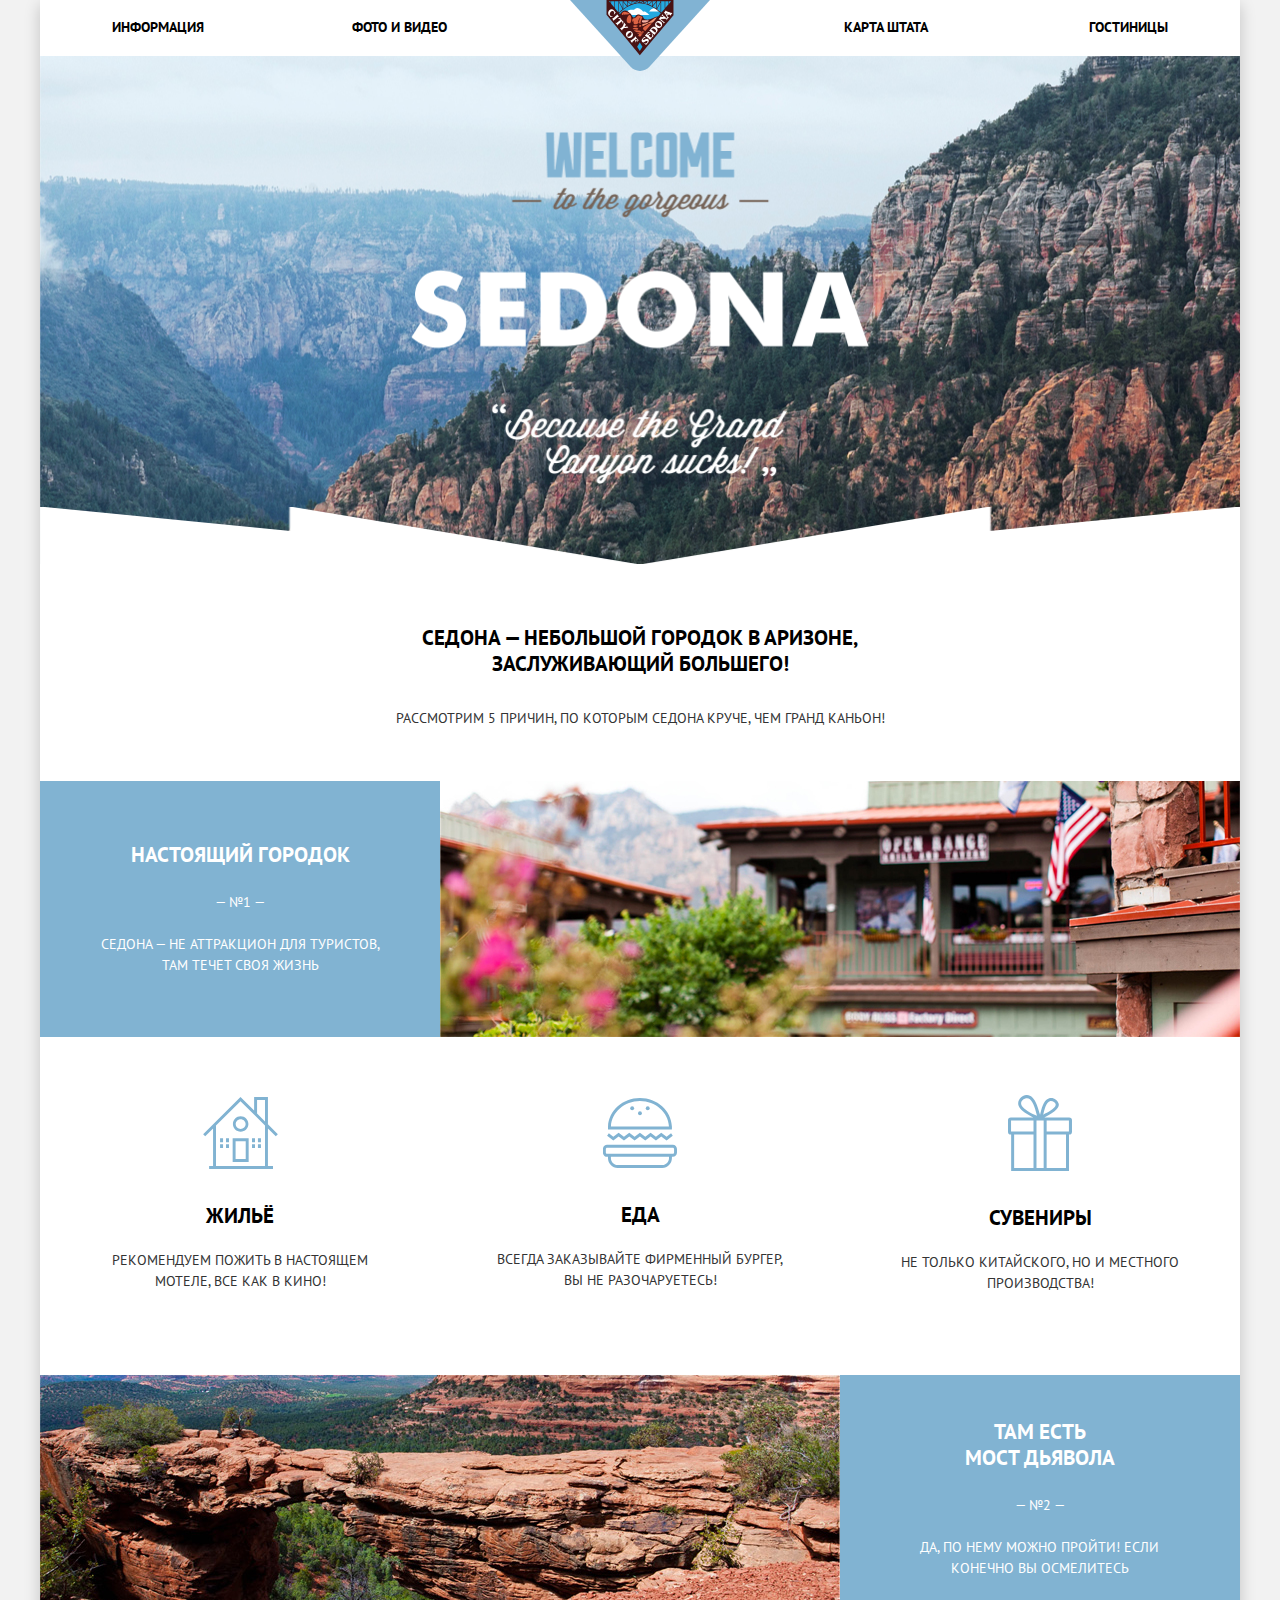
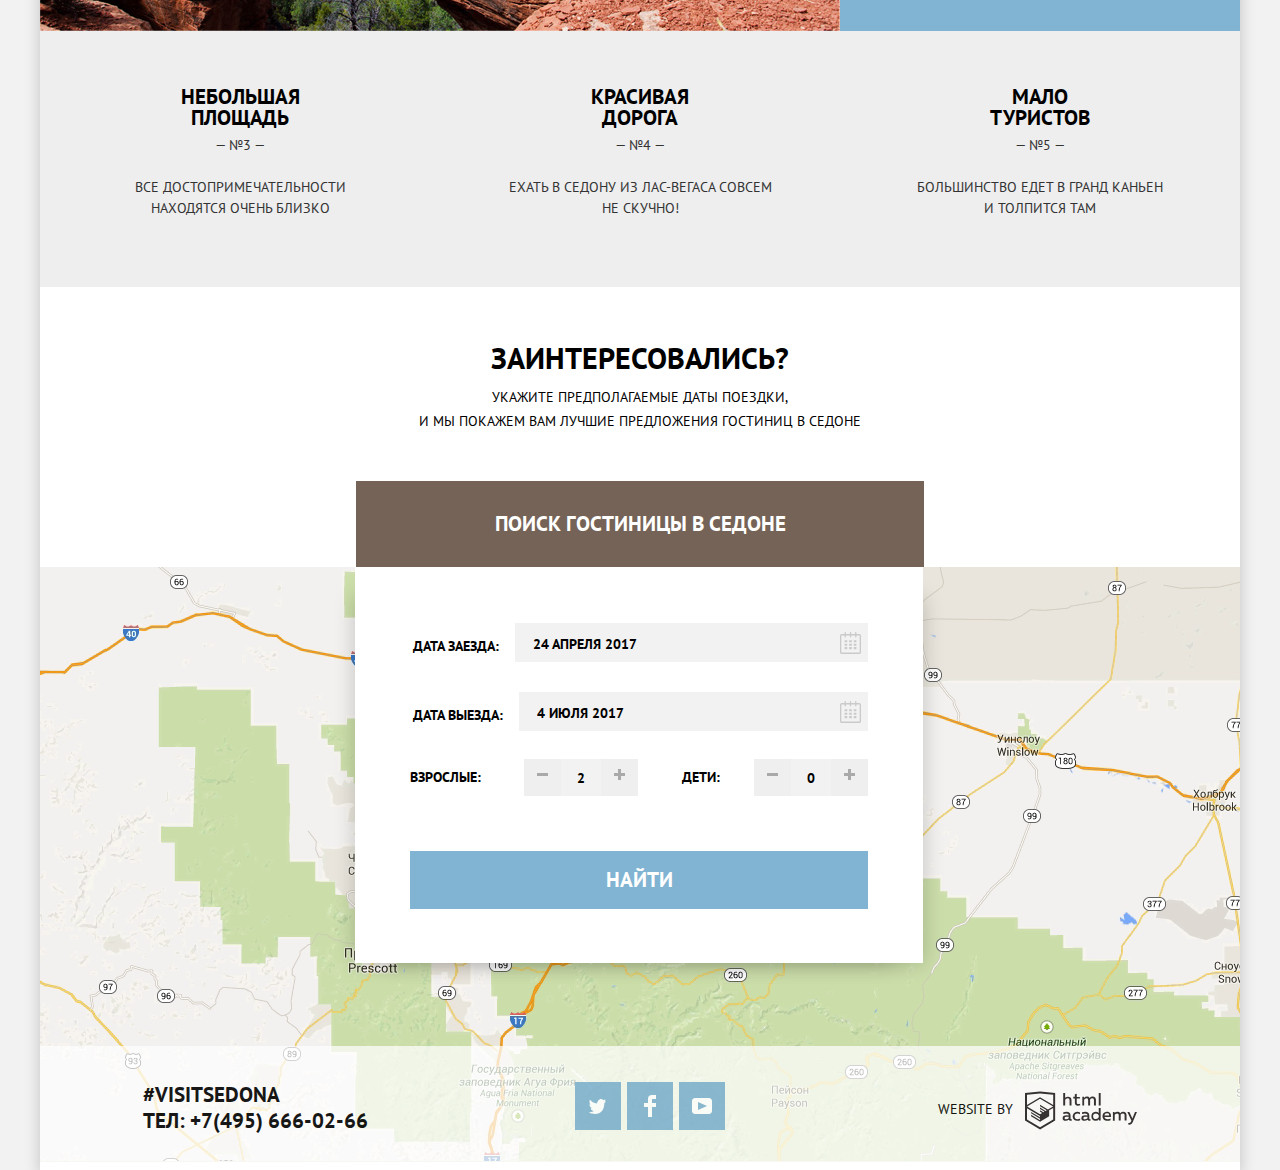
==== index.html @ 6b726607 "Изменения" ====
<!DOCTYPE html>
<html lang="ru">
  <head>
    <meta charset="utf-8">
	<title>HTML Academy: Седона</title>
	<link href="https://fonts.googleapis.com/css?family=PT+Sans:400,700&subset=cyrillic" rel="stylesheet">
	<link href="css/normalize.css" rel="stylesheet">
    <link href="css/style.css" rel="stylesheet">
	<style>
		ul {
		 margin-left: 0; /* Отступ слева в браузере IE и Opera */
		 padding-left: 0; /* Отступ слева в браузере Firefox, Safari, Chrome */
		}
	   </style>
	   
  </head>
   <body>
	 <div class="container">
  	   <header class="main-header">
		<a class="header-logo" href="catalog.html">
			<img src="img/logo-sedona.svg" alt="Sedona" width="140" height="72">
		</a>
  	    <nav>
  		  <ul class="site-navigation">
  			  <li>
				  <a href="#">Информация</a>
			  </li>
			  <li>
				<a href="#">Фото и видео</a>
			  </li>
			  <li>
				<a href="#">Карта штата</a>
			  </li>
  			  <li>
				  <a href="catalog.html">Гостиницы</a>
			  </li>
		  </ul>
	    </nav>	    
  	    </header>
    <main class="index-main">
		<section>
		<div class="intro">	
			<h1 class="visually-hidden">Проект Седона</h1>
			<img class="top-image" src="img/welcome.png" width="458" height="352" alt="Добро пожаловать в Седону">
		</div>
		</section>
		<div class="info-city">
			<h2 class="info">Седона — небольшой городок в Аризоне,<br>
				 заслуживающий большего!            
			</h2>
			<p>
				Рассмотрим 5 причин, по которым Седона круче, чем гранд каньон!
			</p>
		</div>	
		<section class="cause-description">
			<div class="cause">
				<div class="description-one">
					<h2>Настоящий городок</h2>
					<span class="cause-number">	— №1 —</span>
					<p>
						Седона — не аттракцион для туристов, <br>там течет своя жизнь
					</p>
				</div>
			<div class="feature-picture">
					<img src="img/feature-picture.jpg" width="800" height="256" alt="Настоящий городок">
			</div>	
			</div>	
			<div class="reason">
				<div class="description">
					<div class="description-img">
						<img src="img/icon-1.svg" width="75" height="72" alt="Жилье">
					</div>	
					<h2>Жильё</h2>
					<p>Рекомендуем пожить в настоящем <br>мотеле, все как в кино!
					</p>
				</div>
				<div class="description">
					<div class="description-img">
						<img src="img/icon-3.svg" width="74" height="70" alt="Еда">
					</div>	
					<h2>Еда</h2>
					<p>Всегда заказывайте фирменный бургер,<br> вы не разочаруетесь!
					</p>
				</div>
				<div class="description">
					<div class="description-img">
						<img src="img/icon-2.svg" width="64" height="76" alt="Сувениры">
					</div>
					<h2>
						Сувениры
					</h2>
					<p>
						Не только китайского, но и местного<br> производства!
                    </p>
				</div>
			</div>
			<div class="cause">
				<div class="feature-picture">
					<img src="img/bridge.jpg" width="800" height="256" alt="Мост дьявола">
				</div>
				<div class="description-two">
					<h2>
						Там есть<br> мост дьявола
					</h2>
					<span class="cause-number">	
						— №2 — 
					</span>
					<p>
						Да, по нему можно пройти! Если конечно Вы осмелитесь
                    </p>
				</div>
			</div>
			<div class="more-cause">
				<div class="more-description">
					<h2>
						Небольшая <br>площадь
					</h2>
					<span class="cause-number">
						— №3 —
					</span>
					<p>
						Все достопримечательности <br>находятся очень близко
					</p>
				</div>
				<div class="more-description">
					<h2>
						Красивая <br>дорога
					</h2>
					<span class="cause-number">
						— №4 —
					</span>
					<p>
						Ехать в Седону из Лас-Вегаса совсем <br>не скучно!
                    </p>
				</div>
				<div class="more-description">
					<h2>
						Мало <br>туристов
					</h2>
					<span class="cause-number">
						— №5 —
					</span>
					<p>
						Большинство едет в Гранд Каньен<br> и толпится там
                    </p>
				</div>
			</div>	
		</section>
		<section class="interest-block">
			<div class="interest-item">
			 <h3>
				Заинтересовались?
			 </h3>
			<p>
				Укажите предполагаемые даты поездки, <br>
				и мы покажем вам лучшие предложения гостиниц в Седоне
			</p>
			<a class="search-button" href="#"> Поиск гостиницы в Седоне</a>
		</div>
		</section>
		<section class="map">    	  	
			<form class="search-hotel-modal" method="post" action="/">
				<div class="search-hotel-dates">
				  <div class="input-date-row">
					<label for="search-hotel-start-date">Дата заезда:</label>
					<input class="search-hotel-input date-input" type="text" name="start-date" id="search-hotel-start-date" placeholder="24 апреля 2017" required>
					<button class="search-hotel-btn-calendar start-date-calendar" type="button" aria-label="Выбор начальной даты в календаре">
					  <svg xmlns="http://www.w3.org/2000/svg" width="21" height="22" fill="#cacaca" viewBox="0 0 21 22"><path d="M19.251 2.025h-2.845V.648c0-.381-.294-.689-.656-.689-.363 0-.656.308-.656.689v1.377h-3.938V.648c0-.381-.294-.689-.655-.689-.363 0-.657.308-.657.689v1.377H5.906V.648c0-.381-.294-.689-.656-.689-.363 0-.657.308-.657.689v1.377H1.75C.784 2.025 0 2.847 0 3.862v16.302C0 21.179.784 22 1.75 22h17.501c.966 0 1.749-.821 1.749-1.836V3.862c0-1.015-.783-1.837-1.749-1.837zm.437 18.139a.448.448 0 0 1-.437.459H1.75a.45.45 0 0 1-.438-.459V3.862a.45.45 0 0 1 .438-.459h2.844v1.378c0 .381.294.689.657.689.362 0 .656-.308.656-.689V3.403h3.938v1.378c0 .381.294.689.657.689.361 0 .655-.308.655-.689V3.403h3.938v1.378c0 .381.293.689.656.689.362 0 .656-.308.656-.689V3.403h2.845c.241 0 .437.206.437.459v16.302z"></path><path d="M4.594 8.225h2.625v2.066H4.594zM4.594 11.668h2.625v2.067H4.594zM4.594 15.112h2.625v2.066H4.594zM9.188 15.112h2.625v2.066H9.188zM9.188 11.668h2.625v2.067H9.188zM9.188 8.225h2.625v2.066H9.188zM13.781 15.112h2.625v2.066h-2.625zM13.781 11.668h2.625v2.067h-2.625zM13.781 8.225h2.625v2.066h-2.625z"></path>
					  </svg>
					</button>
				  </div>
				  <div class="input-date-row">
					<label for="search-hotel-end-date">Дата выезда:</label>
					<input class="search-hotel-input date-input" type="text" name="end-date" id="search-hotel-end-date" placeholder="4 июля 2017" required>
					<button class="search-hotel-btn-calendar" type="button" aria-label="Выбор конечной даты в календаре">
					  <svg xmlns="http://www.w3.org/2000/svg" width="21" height="22" fill="#cacaca" viewBox="0 0 21 22"><path d="M19.251 2.025h-2.845V.648c0-.381-.294-.689-.656-.689-.363 0-.656.308-.656.689v1.377h-3.938V.648c0-.381-.294-.689-.655-.689-.363 0-.657.308-.657.689v1.377H5.906V.648c0-.381-.294-.689-.656-.689-.363 0-.657.308-.657.689v1.377H1.75C.784 2.025 0 2.847 0 3.862v16.302C0 21.179.784 22 1.75 22h17.501c.966 0 1.749-.821 1.749-1.836V3.862c0-1.015-.783-1.837-1.749-1.837zm.437 18.139a.448.448 0 0 1-.437.459H1.75a.45.45 0 0 1-.438-.459V3.862a.45.45 0 0 1 .438-.459h2.844v1.378c0 .381.294.689.657.689.362 0 .656-.308.656-.689V3.403h3.938v1.378c0 .381.294.689.657.689.361 0 .655-.308.655-.689V3.403h3.938v1.378c0 .381.293.689.656.689.362 0 .656-.308.656-.689V3.403h2.845c.241 0 .437.206.437.459v16.302z"></path><path d="M4.594 8.225h2.625v2.066H4.594zM4.594 11.668h2.625v2.067H4.594zM4.594 15.112h2.625v2.066H4.594zM9.188 15.112h2.625v2.066H9.188zM9.188 11.668h2.625v2.067H9.188zM9.188 8.225h2.625v2.066H9.188zM13.781 15.112h2.625v2.066h-2.625zM13.781 11.668h2.625v2.067h-2.625zM13.781 8.225h2.625v2.066h-2.625z"></path>
					  </svg>
					</button>
				  </div>
				</div>
				<div class="search-hotel-person-amount">
				  <div class="input-amount-row">
					<label for="search-hotel-adults-amount">Взрослые:</label>
					<div class="input-amount-col">
					  <button class="btn btn-amount" type="button" aria-label="Уменьшение количества взрослых на одну единицу">
						<svg xmlns="http://www.w3.org/2000/svg" width="11" height="9">
						  <path d="M0 0h11v3H0z" fill="#a9a9a9" fill-rule="evenodd"/>
						</svg>
					  </button>
					  <input class="search-hotel-input person-amount-input" type="text" name="adults-amount" id="search-hotel-adults-amount" value="2" required>
					  <button class="btn btn-amount" type="button" aria-label="Увеличение количества взрослых на одну единицу">
						<svg xmlns="http://www.w3.org/2000/svg" width="11" height="13">
						  <path fill="#a9a9a9" fill-rule="evenodd" d="M 7 0 v 4 h 4 v 3 H 7 v 4 H 4 V 7 H 0 V 4 h 4 V 0 h 3 Z"></path>
						</svg>
					  </button>
					</div>
				  </div>
				  <div class="input-amount-row">
					<label for="search-hotel-children-amount">Дети:</label>
					<div class="input-amount-col">
					  <button class="btn btn-amount" type="button" aria-label="Уменьшение количества детей на одну единицу">
						<svg xmlns="http://www.w3.org/2000/svg" width="11" height="9">
						  <path d="M0 0h11v3H0z" fill="#a9a9a9" fill-rule="evenodd"/>
						</svg>
					  </button>
					  <input class="search-hotel-input person-amount-input" type="text" name="children-amount" id="search-hotel-children-amount" value="0" required>
					  <button class="btn btn-amount" type="button" aria-label="Увеличение количества детей на одну единицу">
						<svg xmlns="http://www.w3.org/2000/svg" width="11" height="13">
						  <path fill="#a9a9a9"  fill-rule="evenodd" d="M 7 0 v 4 h 4 v 3 H 7 v 4 H 4 V 7 H 0 V 4 h 4 V 0 h 3 Z"></path>
						</svg>
					  </button>
					</div>
				  </div>
				</div>
				<button class="btn search-hotel-btn" type="submit">Найти</button>
			  </form>
				<div>
					<iframe src="https://www.google.com/maps/embed?pb=!1m18!1m12!1m3!1d2810138.2245712434!2d-113.43820446759592!3d34.64416036767593!2m3!1f0!2f0!3f0!3m2!1i1024!2i768!4f13.1!3m3!1m2!1s0x872da132f942b00d%3A0x5548c523fa6c8efd!2z0KHQtdC00L7QvdCwLCDQkNGA0LjQt9C-0L3QsCwg0KHQqNCQ!5e0!3m2!1sru!2sru!4v1455817408105" width="1200" height="600" style="border:0" allowfullscreen></iframe>
				</div>
		</section>
	</main>
	<footer class="page-footer">
		<div class="footer-link">
		  <a href="https://instaframm.com">#VISITSEDONA</a>
		  <a href="tel:+7(495) 666-02-66">Тел: +7(495) 666-02-66</a>
		</div>	
		<div class="footer-social social-button">
		  <a class="social" href="https://twitter.com">
			<span class="icon-twitter"></span>
			<svg xmlns="http://www.w3.org/2000/svg" xmlns:xlink="http://www.w3.org/1999/xlink" width="17" height="15" viewBox="0 0 17 15"><path fill="#FFF" d="M10.95.144c1.685-.496 2.984.27 3.577 1.179.673-.231 1.331-.481 2.011-.708a2.345 2.345 0 0 1-.857 1.768c.685.17 1.304-.491 1.304-.491-.169 1-1.006 1.788-1.563 2.024-.231 6.75-3.175 11.217-10.077 11.082h-.446c-.41 0-4.164-.46-4.898-1.887 2.271.196 3.893-.422 4.693-1.177-.96-.3-2.679-.477-2.979-2.95.349.106.564.228 1.19.119C1.705 8.247.374 7.53.448 5.33c.285.328 1.067.536 1.34.472C1.085 5.561-.182 2.442.894.85c1.818 1.854 3.735 3.606 7.152 3.773C8.254 2.33 9.183.793 10.95.144z"/></svg>
		 </a>
		  <a class="social" href="https://facebook.com">
			<span class="icon-fb"></span>
			<svg xmlns="http://www.w3.org/2000/svg" width="12" height="22" viewBox="0 0 12 22"><path fill="#FFF" d="M12 4V0H8a4 4 0 0 0-4 4v4H0v4h4v10h4V12h4V8H8V4h4z"/></svg>
		</a>
		  <a class="social" href="https://youtube.com">
			<span class="icon-youtube"></span>
			<svg xmlns="http://www.w3.org/2000/svg" xmlns:xlink="http://www.w3.org/1999/xlink" width="20" height="16" viewBox="0 0 20 16"><path fill="#FFF" d="M17 0H3C1.35 0 0 1.35 0 3v10c0 1.65 1.35 3 3 3h14c1.65 0 3-1.35 3-3V3c0-1.65-1.35-3-3-3zM6.027 11.998V4.002L15.014 8l-8.987 3.998z"/></svg>
		</a>
		</div>
		<div class="footer-copyright-container">
		<p class="footer-copyright">Website by
		<a class="footer-copyright-link" href="https://htmlacademy.ru/intensive/htmlcss" aria-label="HTML Academy">
			<svg xmlns="http://www.w3.org/2000/svg" width="112" height="45" viewBox="0 0 108.08 36.85"><title>logo-htmlacademy-small1</title><path d="M44.61,26.88a2,2,0,0,0,.55-0.1v1.33a3.25,3.25,0,0,1-1.18.21,1.67,1.67,0,0,1-1.67-1,4.84,4.84,0,0,1-3.14,1.08c-1.51,0-2.91-.83-2.91-2.55,0-2.13,2-2.79,3.71-2.79a11.08,11.08,0,0,1,2.17.25v-0.3c0-1-.76-1.77-2.19-1.77a7.42,7.42,0,0,0-3,.64v-1.7a10.21,10.21,0,0,1,3.19-.55c2.36,0,3.81,1.12,3.81,3.65v3a0.54,0.54,0,0,0,.49.59h0.17Zm-6.44-1.13A1.35,1.35,0,0,0,39.63,27h0.11a3.39,3.39,0,0,0,2.41-1V24.58a9.72,9.72,0,0,0-1.81-.21c-1,0-2.16.33-2.16,1.38h0Zm12.36-6.11a5,5,0,0,1,2.57.64V22a4.08,4.08,0,0,0-2.3-.7,2.75,2.75,0,1,0,0,5.49,5,5,0,0,0,2.43-.64v1.71a6.27,6.27,0,0,1-2.76.57A4.21,4.21,0,0,1,46,24.51q0-.21,0-0.41a4.32,4.32,0,0,1,4.18-4.46h0.38Zm12.17,7.24a2,2,0,0,0,.55-0.1v1.33a3.25,3.25,0,0,1-1.18.21,1.67,1.67,0,0,1-1.67-1,4.84,4.84,0,0,1-3.14,1.08c-1.51,0-2.91-.83-2.91-2.55,0-2.13,2-2.79,3.71-2.79a11.08,11.08,0,0,1,2.17.25v-0.3c0-1-.76-1.77-2.19-1.77a7.42,7.42,0,0,0-3,.64v-1.7a10.21,10.21,0,0,1,3.19-.55c2.36,0,3.81,1.12,3.81,3.65v3a0.54,0.54,0,0,0,.49.59h0.17Zm-6.44-1.13A1.35,1.35,0,0,0,57.73,27h0.11a3.39,3.39,0,0,0,2.41-1V24.58a9.72,9.72,0,0,0-1.81-.21c-1.06,0-2.16.33-2.16,1.38h0ZM73,16V28.2H71.35V26.88a3.88,3.88,0,0,1-3.19,1.54,4.4,4.4,0,0,1,0-8.78,3.81,3.81,0,0,1,3,1.3V16H73Zm-4.53,5.22a2.76,2.76,0,1,0,0,5.52A2.86,2.86,0,0,0,71.15,25V23A2.91,2.91,0,0,0,68.49,21.27ZM79,19.64c3.31,0,4.46,2.68,3.92,5.09H76.7c0.21,1.5,1.67,2.11,3.19,2.11a6.11,6.11,0,0,0,2.64-.59v1.6a7.14,7.14,0,0,1-3,.57C77,28.42,74.78,27,74.78,24a4.18,4.18,0,0,1,4-4.39H79Zm0.09,1.54a2.28,2.28,0,0,0-2.44,2.1v0.06H81.3A2,2,0,0,0,79.13,21.18Zm5.73,7V19.87h1.65v1a3.81,3.81,0,0,1,2.78-1.27A2.86,2.86,0,0,1,91.89,21a4.12,4.12,0,0,1,2.91-1.33A3.06,3.06,0,0,1,98,23V28.2h-1.9V23.05a1.59,1.59,0,0,0-1.42-1.75H94.42a2.8,2.8,0,0,0-2.07,1.12V28.2h-1.9V23.05A1.59,1.59,0,0,0,89,21.31H88.8a3,3,0,0,0-2.21,1.29v5.63H84.86Zm21.31-8.33h1.9l-3.91,9.46c-0.9,2.17-2.09,2.86-3.35,2.86a4.76,4.76,0,0,1-1.1-.14V30.46a2.86,2.86,0,0,0,.85.12c0.9,0,1.58-.64,2.07-1.9l0.17-.42-4-8.4h2l2.86,6.29ZM38.73,1.46V6.22a3.81,3.81,0,0,1,2.7-1.14,3.25,3.25,0,0,1,3.44,3.4v5.15H43V8.72a1.81,1.81,0,0,0-1.61-2h-0.3a2.93,2.93,0,0,0-2.32,1.39v5.52h-1.9V1.46h1.9ZM49.94,2.31v3h3V6.91h-3v3.81c0,1.1.5,1.46,1.58,1.46a4.49,4.49,0,0,0,1.69-.33v1.6A6.8,6.8,0,0,1,51,13.8a2.55,2.55,0,0,1-2.86-2.74V6.89H46.58V5.26h1.5V2.74Zm5.4,11.31V5.28H57v1A3.81,3.81,0,0,1,59.77,5a2.86,2.86,0,0,1,2.6,1.33A4.12,4.12,0,0,1,65.28,5,3.06,3.06,0,0,1,68.44,8.4v5.21h-1.9V8.46a1.59,1.59,0,0,0-1.42-1.75H64.89a2.8,2.8,0,0,0-2.07,1.12v5.78h-1.9V8.46A1.59,1.59,0,0,0,59.5,6.71H59.27A3,3,0,0,0,57.06,8v5.63H55.34ZM71.17,1.45H73V13.6H71.17V1.45ZM14.71,0H14.55L0,1.54V28.21l14.55,8.66,14.55-8.66V1.54Zm12.5,27.1L14.55,34.64,1.9,27.12V16.18l12.59,7.5V25L5.86,19.9v1.31l8.68,5.21v1.39L5.87,22.65V24l8.68,5.21,8.75-5.24V18.31L27.2,16V27.12Zm0-12.53-3.48,2-1.6,1L14.51,13v1.31L21,18.23H21l-0.14.09-1,.54-5.37-3.2V17l4.24,2.52-1,.67-3.2-1.9v1.31l2.1,1.24L14.5,22.1,2,14.65,14.51,7.11Zm0-1.32L14.49,5.76,1.91,13.25v-10L14.56,1.92,27.21,3.25v10h0Z" transform="translate(0 -0.02)" fill="#231f20"></path>
          </svg>
		</a>
		</p>
		</div>		
	  </footer>
  </body>
</html>
---- css/style.css ----
html,
body {
    width: 100%;
    height: 100%;
}

body{
  margin:0;
  padding: 0;
  min-width: 1200px;
  font-family:"PT Sans","Arial",sans-serif;
  color: black;
  text-transform:uppercase;
  background-color:#f2f2f2;
  font-size: 14px;
  line-height: 26px;
  font-weight: bold;
  overflow-x: hidden;
}


h1,
h2,
h3,
ul {
    margin: 0;
}

h2 {
    font-weight: bold;
    font-size: 21px;
}

header,
main,
footer {
    width: 1200px;
    margin: 0 auto;
}

a {
  color: #000000;
  text-decoration: none;
}

img {
  max-width: 100%;
  height: auto;
}

.visually-hidden {
  position: absolute;
  clip: rect(0 0 0 0);
  width: 1px;
  height: 1px;
  margin: -1px;
  border: 0;
  padding: 0;
  white-space: nowrap;
  -webkit-clip-path: inset(100%);
  clip-path: inset(100%);
  overflow: hidden;
}


section{
  display: flex;
  width: 1200px;
}

.container {
  position: relative;
  width: 1200px;
  margin: 0 auto;
  background-color: #ffffff;
  -webkit-box-shadow: 0 0 15px rgba(0, 0, 0, 0.5);
  box-shadow: 0px 5px 15px 0 rgba(0, 1, 1, 0.2);
}

.button {
  display: inline-block;
  vertical-align: top;
  font: inherit;
  text-align: center;
  vertical-align: middle;
  text-transform: uppercase;
  border: none;
}


.main-header{
  background-color: #ffffff;
  width: 1056px;
  margin: 0 auto;
}

.header-logo {
  position: absolute;
  left: 50%;
  transform: translateX(-50%);
  z-index: 1;
}

.site-navigation {
  display: -webkit-box;
  display: -ms-flexbox;
  display: flex;
  flex-wrap: wrap;
  justify-content: space-between;
  margin: 0;
  padding: 0;
}


.site-navigation li {
  display: flex;
  justify-content: flex-start;
  list-style: none;
  flex: 0 0 240px;
  padding: 14px 0 16px;
}

.site-navigation li:nth-child(4n+3),
.site-navigation li:nth-child(4n+4) {
  justify-content: flex-end;
}

.site-navigation li:nth-child(4n+2) {
  margin-right: 95px;
}

.site-navigation li a{
text-decoration:none;
color:#000000;
font-weight:700
}

.site-navigation li.active a{
color:#766357;
}

.site-navigation li a:hover{
color:#81b3d2;
}

.site-navigation li a:focus{
color:#cacaca;
}

main{
  background-color:#ffffff;
}

.index-main {
  margin-top: -14px;
  text-align: center;
}

.top-image {
  padding-top: 76px;
  padding-bottom: 80px;
}

.intro {
  width: 100%;
  position: relative;
  height: 508px;
  margin-top: 14px;
  background: #517ca4 url(../img/background-photo.jpg) no-repeat 50% 21%;
  border:none;
}

.intro::after {
  content: '';
  position: absolute;
  left: 0;
  bottom: 0;
  width: 1200px;
  height: 57px;
  background: url(../img/block.png) no-repeat 50% 50%;
}

.info-city{
  display: flex;
  flex-direction: column;
  align-content: center;
  align-items: center;
  color: #000000;
  text-align: center;
  margin-bottom: 50px;
  margin-top: 61px;
}

.info{
  font-family: "PT Sans","Arial",sans-serif;
  line-height: 26px;
  padding:0;
  margin:0 auto 28px;
}

.info-city p{
  margin:0;
  color:#333333;
  line-height:26px;
  font-family: "PT Sans","Arial",sans-serif;
  min-width: 489px;
  font-size: 14px;
  font-weight: normal;
}

.cause-description{
  display: flex;
  flex-direction: column;
}

.cause{
  display: flex;
  width: 1200px;
  margin: 0;
}

.description-one{
  display: flex;
  flex-direction: column;
  align-content: center;
  align-items: center;
  justify-content: center;
  background-color:#81b3d2;
  text-align:center;
  color:#ffffff;
  min-width: 400px;  
}

.description-one h2{
  margin:0;
  padding:0;
  min-width:200px;
}


.description-one .cause-number{
  margin:0;
  padding-top:24px;
  padding-bottom:21px;
  columns: #7d7d7d;;
  font-size: 14px;
  line-height: 21px;
  font-weight: normal; 
}

.description-one p{
  margin: 0;
  font-family: "PT Sans","Arial",sans-serif;
  font-size: 14px;
  line-height: 21px;
  text-align: center;
  color: #ffffff;
  font-weight: normal;
}

.feature-picture{
  display: flex;
  background-color:#81b3d2;
  min-width: 800px;
  left: 0;
  top: 0;
}

.reason{
  display: flex;
  align-items: center;
  text-align: center;
  justify-content: space-around;
}

.description{
  display: flex;
  -webkit-box-orient: vertical;
  -webkit-box-direction: normal;
  flex-direction: column;
  -webkit-box-pack: center;
  justify-content: center;
  -webkit-box-align: center;
  align-items: center;
  min-width: 400px;
  padding-top: 58px;
  padding-bottom: 67px;
  text-align: center; 
}

.description h2{
  font-family: "PT Sans","Arial",sans-serif;
  font-size: 21px;
  font-weight: bold;
  line-height: 21px;
  text-align: center;
  color: #000000;
  margin:28px 0 10px 0;
}

.description p{
  margin:14px 0;
  color:#333333;
  font-family: "PT Sans","Arial",sans-serif;
  font-size: 14px;
  line-height: 21px;
  font-weight: normal;
}

.description-two{
  display: flex;
  flex-direction: column;
  align-content: center;
  align-items: center;
  padding: 44px 49px 52px 48px;
  background-color:#81b3d2;
  text-align:center;
  color:#ffffff;
  width: 33,33%;
}

.description-two h2{
  margin:0;
  padding:0;
  min-width:200px;
}

.description-two .cause-number{
  margin:0;
  padding-top:24px;
  padding-bottom:21px;
  color:#ffffff;
  font-size: 14px;
  line-height: 21px;
  font-weight: normal;
}

.description-two p{
  margin: 0;
  font-family: "PT Sans","Arial",sans-serif;
  font-size: 14px;
  line-height: 21px;
  text-align: center;
  color: #ffffff;
  min-width: 303px;
  font-weight: normal;
}

.more-cause{
  display: flex;
  width: 1200px;;
  text-align: center;
  justify-content: space-around;
  background-color: #eeeeee;
  justify-content: space-around;
}

.more-description{
  min-width: 400px;
  min-height: 256px;
  text-align: center;
  display: flex;
  -webkit-box-orient: vertical;
  -webkit-box-direction: normal;
  flex-direction: column;
  -webkit-box-pack: center;
  justify-content: center;
}

.more-description h2{
  font-family: "PT Sans","Arial",sans-serif;
  color: #000000;
  font-size: 21px;
  line-height: 21px;
  margin-top: 0;
}

.more-description .cause-number{
  margin: 7px 0px;
  text-align: center;
  color:#333333;
  font-size: 14px;
  line-height: 21px;
  font-weight: normal;
}

.more-description p{
  font-family: "PT Sans","Arial",sans-serif;
  color: #333333;
  font-size: 14px;
  line-height: 21px;
  margin: 14px 0 14px 0;
  font-weight: normal;
}

.interest-block{
  display: flex;
  -webkit-box-pack: center;
  justify-content: center;
}

.interest-item {
  width: 1200px;
  text-align: center;
  padding: 0 316px;
}

.interest-item h3 {
  font-size: 30px;
  font-weight: bold;
  margin-top: 58px; 
}

.interest-item p {
  margin-bottom: 48px;
  line-height: 24px;
  font-weight: normal;
} 

.interest-item a {
  display: block;
  margin: 0 auto;
  padding: 30px 0;
  text-decoration: none;
  text-decoration-line: none;
  text-decoration-style: initial;
  text-decoration-color: initial;
  color: #ffffff;
  background-color: #766357;
  font-size: 21px;
  font-weight: bold;
  line-height: 26px;
}

.interest-item a:hover{   /*Цвет кнопки при наведении курсора*/
  background-color: #604e43;
}
  
.interest-item a:focus{    /*Цвет кнопки при нажатии*/
  background-color: #503e33;
  color: rgba(255, 255, 255, 0.3);
}

.map {
  position: relative;
}

.map{
  position:relative
}

.map iframe{
  background:#dfe7cd;
  background-image:url(../img/map.png);
  background-repeat:no-repeat;
  width:1200px;
  height:595px;
  border:0
}

.form-show {
  display: block;
  -webkit-animation-name: show;
  animation-name: show;
  -webkit-animation-duration: 2s;
  animation-duration: 2s;
}

.search-hotel-modal {
  position: absolute;
  box-sizing: border-box;
  left: 50%;
  width: 568px;
  margin-left: -285px;
  background-color: white;
  padding: 47px 55px;
  padding-bottom: 54px;
  box-shadow:  -15px 15px 20px  -15px rgba(0, 1, 1, 0.2),  15px 15px 20px  -15px rgba(0, 1, 1, 0.2);
}

.search-hotel-hidden {
  display: none;
}

.search-hotel-popup {
  -moz-animation-name: move-down;
  -webkit-animation-name: move-down;
  animation-name: move-down;
  -moz-animation-duration: 1s;
  -webkit-animation-duration: 1s;
  animation-duration: 1s;
}

.search-hotel-modal label,
.search-hotel-input {
  font-size: 14px;
  font-weight: bold;
  line-height: 26px;
  color: #000000;
  text-transform: inherit;
}

.search-hotel-input {
  border: 0;
  background-color: #f2f2f2;
}

.search-hotel-input:hover{
  background-color: #ebebeb;
  outline: 0;
}

.search-hotel-input:focus {
  background-color: #ffffff;
  outline: 2px solid #e5e5e5;
}

.input-date-row {
  margin-top: 5px;
  display: flex;
  align-items: center;
  position: relative;
}

.input-date-row:first-child {
  margin-bottom: 30px;
  margin-top: 9px;
}

.input-date-row label  {
  margin-right: 16px;
  margin-top: 7px;
  margin-left: 3px;
}

.date-input {
   box-sizing: border-box;
   padding-top: 8px;
   padding-bottom: 6px;
   padding-left: 18px;
   flex-grow: 1;
   height: 39px;
}

.date-input::-webkit-input-placeholder {
  font-size: 14px;
  font-weight: bold;
  line-height: 26px;
  color: #000000;
  text-transform: uppercase;
}

.date-input:-ms-input-placeholder {
  font-size: 14px;
  font-weight: bold;
  line-height: 26px;
  color: #000000;
  text-transform: uppercase;
}

.date-input::-ms-input-placeholder {
  font-size: 14px;
  font-weight: bold;
  line-height: 26px;
  color: #000000;
  text-transform: uppercase;
}

.date-input:-moz-placeholder {
  font-size: 14px;
  font-weight: bold;
  line-height: 26px;
  color: #000000;
  text-transform: uppercase;
  opacity: 1;
}

.date-input::-moz-placeholder {
  font-size: 14px;
  font-weight: bold;
  line-height: 26px;
  color: #000000;
  opacity: 1;
  text-transform: uppercase;
}

.date-input::placeholder {
  font-size: 14px;
  font-weight: bold;
  line-height: 26px;
  color: #000000;
  text-transform: uppercase;
}

.search-hotel-btn-calendar {
  position: absolute;
  right: 1px;
  top: 8px;

  border: 0;
  background-color: transparent;
  outline: none;
  cursor: pointer;
}

.search-hotel-btn-calendar:hover svg,
.search-hotel-btn-calendar:focus svg {
  fill: #000000;
}

.search-hotel-btn-calendar:active svg{
  fill: #81b3d2;
}

.search-hotel-person-amount {
  display: flex;
  flex-direction: row;
  justify-content: space-between;
  margin-top: 28px;
  flex-wrap: wrap;
}

.input-amount-col {
  display: inline-flex;
  margin-left: 30px;
  align-items: center;
}

.input-amount-row label{
  margin-right: 9px;
}

.input-amount-row:last-child label{
  margin-right: 0;
}

.person-amount-input {
  box-sizing: border-box;
  max-width: 40px;
  text-align: center;
  height: 37px;
}

.btn-amount {
  box-sizing: border-box;
  padding: 6px 13px;
  color: #000000;
  cursor: pointer;
  height: 37px;
  border: none;
}

.btn-amount:focus path,
.btn-amount:hover path {
  fill: #000000;
}

.btn-amount:focus,
.btn-amount:hover {
  outline: 0;
}
.btn-amount:active path,
.btn-amount:active path {
  fill: #81b3d2;
}

.search-hotel-btn {
  width: 100%;
  background-color: #81b3d2;
  padding: 16px 173px;
  margin-top: 55px;
  font-family: "PT Sans","Arial",sans-serif;
  font-size: 21px;
  font-weight: bold;
  line-height: 26px;
  text-align: center;
  color: #ffffff;
  border: none;
  cursor: pointer;
  text-transform:uppercase;
}

.search-hotel-btn:hover,
.search-hotel-btn:focus{
  background-color: #669ec0;
}

.search-hotel-btn:active {
  background-color: #5496bd;
  color: rgba(255, 255, 255, 0.3);
}

footer{
  display: flex;
  justify-content: space-around;
  padding-top: 36px;
  padding-bottom: 36px;
  bottom: 0;
  left: 0;
  margin: 0 auto;
  width: 1200px;
  color: #000000;
  background-color: rgba(255, 255, 255, 0.8);
  opacity: 0.9;
}

.page-footer{
  position: absolute;
}

.footer-link{
  display: flex;
  flex-direction: column;
}

.footer-link a{
  font-family: "PT Sans","Arial",sans-serif;
  font-size: 21px;
  font-weight: bold;
  line-height: 26px;
  color: #000000;
  text-decoration: none;
}

.footer-social{
  display: flex;
}

.social {
  display: flex;
  position: relative;
  justify-content: center;
  align-items: center;
  width: 46px;
  height: 48px;
  margin-right: 6px;
  vertical-align: top;
  background-color: #81b3d2;
}  

.social-button .social:hover{
  background-color: #669ec0;
}

.social-button .social:active{
  background-color:#5496bd;
}

.social svg:active{
  fill:#5496bd;
  opacity: 0.3;
}

.footer-copyright-container {
  display: flex;
  align-items: center;
}

.footer-copyright {
  text-align: center;
  vertical-align: middle;
  margin-top: 4px;
  margin-bottom: 0;
  font-family: "PT Sans","Arial",sans-serif;
  font-size: 14px;
  line-height: 26px;
  color: #000000;
  font-weight: normal;
}

.footer-copyright-link svg{
   vertical-align: middle;
   margin-left: 8px;
}

.footer-copyright-link:hover path,
.footer-copyright-link:focus path {
 fill: #81b3d2;
}

.footer-copyright-link:active path {
  fill: #bdbbbc;
}

.filters{
  display: flex;
  background: #cacaca url(../img/filter-background.png) center 50%;
  width: 1200px;
  color: #ffffff;
  min-height: 215px;
}

.filter-fields{
  display: flex;
  justify-content:flex-start
}

.filters-infrastructure,
.filters-type-housing,
.filters-price{
  display: flex;
  flex-direction: column;
  padding-top: 31px;
  align-content: center;
}

.filter-fields fieldset{
  padding:0;
  margin:0;
  border:none
}

.filters-infrastructure h3,
.filters-type-housing h3,
.filters-price h3{
  margin-bottom:24px;
  font-size:16px;
  line-height:21px;
  color:#fff
}

.filters-infrastructure label,
.filters-type-housing label{
  display:block;
  position:relative;
  margin:0;
  padding-left:40px;
  font-size:14px;
  line-height:23px;
  color:#fff;
  font-weight:400;
  vertical-align:middle;
  cursor: pointer;
}

.filters-infrastructure label:not(:last-child),
.filters-type-housing label:not(:last-child){
  margin-bottom:23px
}

.filter-fields input[type=checkbox]:checked+.checkbox-indicator{
  content:"";
  position:absolute;
  display:block;
  width:27px;
  height:23px;
  left:0;
  top:0;
  background-image:url(../img/checkbox-on.png);
}

.filter-fields input[type=checkbox]:not(:checked)+.checkbox-indicator{
  content:"";
  position:absolute;
  display:block;
  width:23px;
  height:23px;
  background-image:url(../img/checkbox-off.png);
  left:0;
  top:0
}

.search-form__infra{
  width:24%;
  min-width:238px
}

.search-form__housing{
  -webkit-box-flex:1;
  -ms-flex-positive:1;
  flex-grow:1
}

.search-form__housing label{
  margin-left:3px
}

.filters-infrastructure{
  justify-content: flex-start;
  padding-left: 72px;
}

.filters-type-housing{
  width: 225px;
  justify-content: flex-start;
}

.filters h3{
  margin:0 0 15px;
  padding:0;
  font-family:"PT Sans","Arial",sans-serif;
  font-size: 16px;
  line-height: 21px;  
}

.filters label{
  font-family:"PT Sans","Arial",sans-serif;
  font-size: 14px;
  line-height: 21px;
  font-weight: normal ;
}

.filters input[type=checkbox] {
  display: none;
  cursor: pointer;
} 

.filters-price {
  position: relative;
  box-sizing: border-box;
  width: 530px;
  padding-left: 280px;
}

.filters-price h3{
  margin:0 0 10px;
  padding:0;
  text-align:left;
}

.filters-price .range-price{
  position:relative;
  height:32px;
  margin-bottom:20px;
  font-size:0;
  border:2px solid #fff;
  border-radius:2px;
}

.filters-price .range-price::after{
  content:"";
  position:absolute;
  top:50%;
  left:50%;
  width:2px;
  height:22px;
  background:#fff;
  -webkit-transform:translate(-50%,-50%);
  transform:translate(-50%,-50%)
}

.range-price{
  width: 314px;
}
.range-price label{
  display:inline-block;
  text-align:left;
  font-size:14px;
  line-height:30px;
  vertical-align:top;
  cursor:pointer
}

.range-price .max-price,
.range-price .min-price{
  width:90px;
  padding-left:60px
}

.range-price input{
  width:50px;
  margin:0;
  color:inherit;
  font:inherit;
  background:0 0;
  border:none;
  outline:#ffffff;
}

.range{
  position:relative;
  height:2px;
  background-color:rgba(255,255,255,.3);
  margin-bottom:32px;
  width: 310px;
}

.range .length{
  width:80%;
  height:2px;
  background:#ffffff;
}

.range span{
  position:absolute;
  top:-9px;
  width:4px;
  height:4px;
  background:#ababab;
  border:8px solid #fff;
  border-radius:50%;
  box-shadow:0 2px 1px 0 rgba(0,1,1,.2);
  cursor:pointer;
}

.range span:hover{
  background:#1c4f80;
}

.range .range-min{
  left:0
}

.range .range-max{
  left:80%
}

.filter-fields input[type="submit"]{
 display: block;
 -webkit-box-sizing: border-box;
  box-sizing: border-box;
  margin: 0 auto;
  margin-left: 86px;
  width:135px;
  padding:6px 0;
  background-color:transparent;
  border:2px solid #fff;
  border-radius:2px;
  font-family:"PT Sans","Arial",sans-serif;
  font-size:14px;
  line-height:21px;
  text-transform:uppercase;
  font-weight:400;
  color:#fff;
  text-align:center;
}

.filters-price input[type=submit]:hover{
  background-color:#fff;
  color:#000;
  cursor:pointer
}

.sorting{
  display: flex;
  flex-wrap: wrap;
  align-items: baseline;
  padding:28px 72px;
  border-bottom:1px solid #e5e5e5;
}

.found{
  margin: 0;
  margin-right: 49px;
  font-size: 21px;
  font-weight: bold;
}

.sorting-filters{
  list-style: none;
  font-size: 12px;
  line-height: 18px;
  display: flex;
  margin: 0;
  padding: 0;
}

.sorting-filters span{
  margin: 0;
  margin-right: 40px;
  font-size: 12px;
  line-height: 18px;
  font-weight: normal;
}

.sorting-filters a{
  font-size:12px;
  line-height:18px;
  margin-right: 30px;
  color: rgba(0, 0, 0, 0.3);
  border-bottom: 1px dotted #81b3d2;
}

.sorting-filters .price{
  color:#81b3d2;
  text-decoration:none;
  border:none
}

.sorting-filters a:hover{
  color:#81b3d2;
  text-decoration:none;
  border-bottom:1px dotted #81b3d2
}

.sorting-filters a:active{
  color:#000;
  text-decoration:none;
  border-bottom:none
}

.up-button {
  margin-right: 12px;
  margin-left: 480px;
}  

.up-button path {
  fill: #cacaca;
}

.up-button:hover path,
.down-button:hover path {
  fill: #000000;
}

.up-button:focus path,
.down-button:focus path {
  fill: #81b3d2;
}

.down-button path {
  fill: #81b3d2;
}

/*
.sorting-up-down {
  text-align:right;
  width: 110px;
}

.sorting-up-down ul {
  -webkit-box-pack: end;
  justify-content: flex-end;
  padding-right: 8px;
}

.sorting-list li {
  display: block;
  padding-left: 12px;
  height: 19px;
  width: 10px;
}*/



.results{
  display: flex;
  position: relative;
  width: 1200px;
  margin: 0 auto;
  flex-direction: column;
  background: #fefefe;
  -webkit-box-orient: vertical;
  -webkit-box-direction: normal;
  border: none;
 
}

.wrapper{
  display: flex;
  padding: 25px 72px 30px;
  border-bottom: 1px solid #e5e5e5;
  -webkit-box-align: center;
  align-items: center;
}


.results-img{
  width: 165px;
  height: 90px;
}

.results-description{
  display: flex;
  width: 781px;
  min-height: 100px;
  flex-wrap: wrap;
  align-content: flex-start;
}

.results-description-header {
  min-width: 750px;
  margin-top: 0px;
  margin-bottom: 5px;
}

.results-description h1{
    color: #000000;
    font-family: "PT Sans", sans-serif;
    font-size: 21px;
    font-weight: bold;
    line-height: 26px;
    
}

.results-description-header a {
  font-size: 21px;
  font-weight: bold;
  
}

.results-description a {
  text-decoration: none;
  color: #000000;
}

.results-description-header a:hover{
  color: #81b3d2;
}

.results-description-header a:focus{
  color: #cacaca;
}

.results-info {
  margin-right: 6px;
}

.results-info span,
.results-book span{
  font-weight: normal;
}

.results-info a{
  display: block;
  margin-top: 14px;
  padding: 3px 17px;
  color: #ffffff;
  background-color: #81b3d2;
  font-size: 14px;
  font-weight: bold;
  line-height: 21px;
}

.results-info a:hover{
  background-color: #669ec0;
}

.results-info a:focus{
  background-color: #5496bd;
  color: rgba(255, 255, 255, 0.3);
}

.results-book a{
  display: block;
  margin-top: 14px;
  padding: 3px 17px;
  color: #ffffff;
  background-color: #766357;
  font-size: 14px;
  font-weight: bold;
  line-height: 21px;
}

.results-book a:hover{
  background-color: #604e43;
}

.results-book a:focus{
  background-color: #503e33;
  color: rgba(255, 255, 255, 0.3);
}

.results-rating{
  display: flex;
  -webkit-box-orient: vertical;
  -webkit-box-direction: normal;
  flex-direction: column;
  height: 97px;
  width: 110px;
  text-align: right;
  -webkit-box-pack: justify;
  justify-content: space-between;
  line-height: 21px;
}

.results-rating .rating-stars{
  color: #81b3d2;
  font-size: 19px;
  line-height: 21px;
}



 .results-number span{
  color: #666666;
  background-color: #f2f2f2;
  text-align: center;
  margin: 0;
  line-height: 21px;
  font-size: 14px;
  text-align: center;
  font-family:"PT Sans","Arial",sans-serif;
  font-weight: normal;
  font-stretch: normal;
  font-style: normal;
}

.results-rating span {
  padding-top: 3px;
  padding-bottom: 3px;
  display: block;
  color: #666666;
  background-color: #f2f2f2;
  
}

.rating-stars{
  margin-left: auto;
}
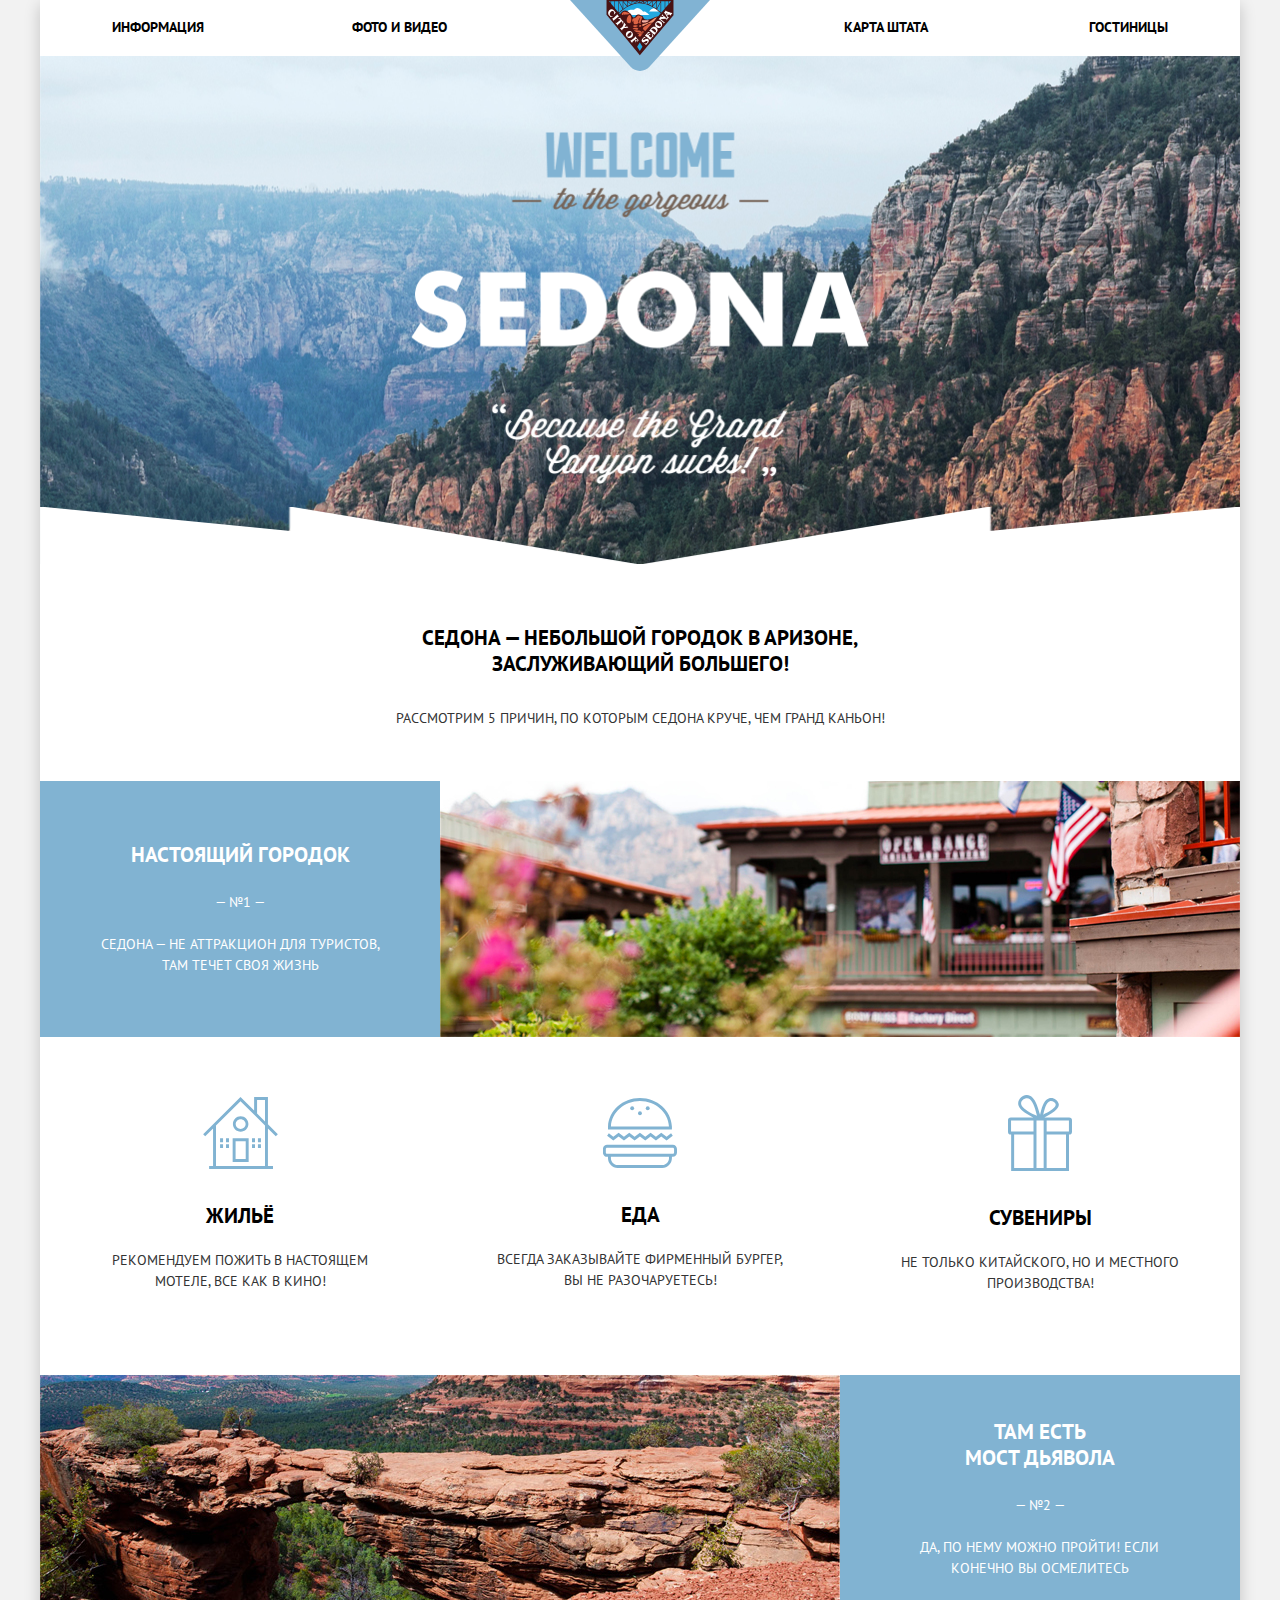
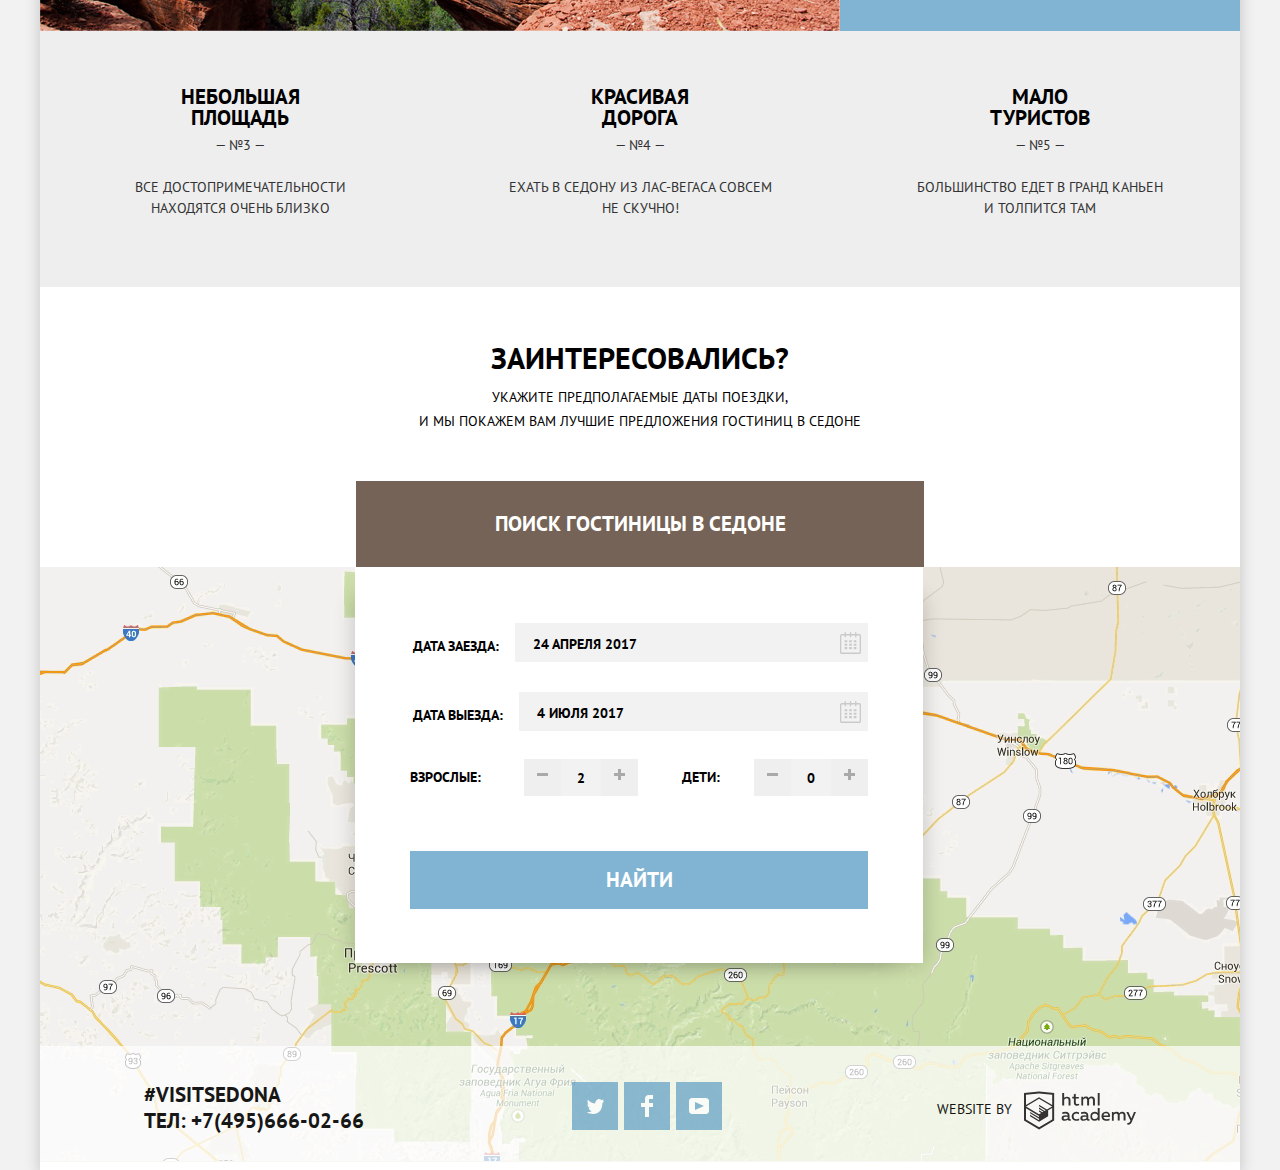
==== commit ee5edcfa: "Исправления" ====
--- a/index.html
+++ b/index.html
@@ -5,7 +5,7 @@
 	<title>HTML Academy: Седона</title>
 	<link href="https://fonts.googleapis.com/css?family=PT+Sans:400,700&subset=cyrillic" rel="stylesheet">
 	<link href="css/normalize.css" rel="stylesheet">
-    <link href="css/style.css" rel="stylesheet">
+    <link href="css/style-min.css" rel="stylesheet">
 	<style>
 		ul {
 		 margin-left: 0; /* Отступ слева в браузере IE и Opera */
@@ -222,7 +222,7 @@
 	<footer class="page-footer">
 		<div class="footer-link">
 		  <a href="https://instaframm.com">#VISITSEDONA</a>
-		  <a href="tel:+7(495) 666-02-66">Тел: +7(495) 666-02-66</a>
+		  <a href="tel:+7(495)-666-02-66">Тел: +7(495)666-02-66</a>
 		</div>	
 		<div class="footer-social social-button">
 		  <a class="social" href="https://twitter.com">
@@ -244,8 +244,9 @@
 			<svg xmlns="http://www.w3.org/2000/svg" width="112" height="45" viewBox="0 0 108.08 36.85"><title>logo-htmlacademy-small1</title><path d="M44.61,26.88a2,2,0,0,0,.55-0.1v1.33a3.25,3.25,0,0,1-1.18.21,1.67,1.67,0,0,1-1.67-1,4.84,4.84,0,0,1-3.14,1.08c-1.51,0-2.91-.83-2.91-2.55,0-2.13,2-2.79,3.71-2.79a11.08,11.08,0,0,1,2.17.25v-0.3c0-1-.76-1.77-2.19-1.77a7.42,7.42,0,0,0-3,.64v-1.7a10.21,10.21,0,0,1,3.19-.55c2.36,0,3.81,1.12,3.81,3.65v3a0.54,0.54,0,0,0,.49.59h0.17Zm-6.44-1.13A1.35,1.35,0,0,0,39.63,27h0.11a3.39,3.39,0,0,0,2.41-1V24.58a9.72,9.72,0,0,0-1.81-.21c-1,0-2.16.33-2.16,1.38h0Zm12.36-6.11a5,5,0,0,1,2.57.64V22a4.08,4.08,0,0,0-2.3-.7,2.75,2.75,0,1,0,0,5.49,5,5,0,0,0,2.43-.64v1.71a6.27,6.27,0,0,1-2.76.57A4.21,4.21,0,0,1,46,24.51q0-.21,0-0.41a4.32,4.32,0,0,1,4.18-4.46h0.38Zm12.17,7.24a2,2,0,0,0,.55-0.1v1.33a3.25,3.25,0,0,1-1.18.21,1.67,1.67,0,0,1-1.67-1,4.84,4.84,0,0,1-3.14,1.08c-1.51,0-2.91-.83-2.91-2.55,0-2.13,2-2.79,3.71-2.79a11.08,11.08,0,0,1,2.17.25v-0.3c0-1-.76-1.77-2.19-1.77a7.42,7.42,0,0,0-3,.64v-1.7a10.21,10.21,0,0,1,3.19-.55c2.36,0,3.81,1.12,3.81,3.65v3a0.54,0.54,0,0,0,.49.59h0.17Zm-6.44-1.13A1.35,1.35,0,0,0,57.73,27h0.11a3.39,3.39,0,0,0,2.41-1V24.58a9.72,9.72,0,0,0-1.81-.21c-1.06,0-2.16.33-2.16,1.38h0ZM73,16V28.2H71.35V26.88a3.88,3.88,0,0,1-3.19,1.54,4.4,4.4,0,0,1,0-8.78,3.81,3.81,0,0,1,3,1.3V16H73Zm-4.53,5.22a2.76,2.76,0,1,0,0,5.52A2.86,2.86,0,0,0,71.15,25V23A2.91,2.91,0,0,0,68.49,21.27ZM79,19.64c3.31,0,4.46,2.68,3.92,5.09H76.7c0.21,1.5,1.67,2.11,3.19,2.11a6.11,6.11,0,0,0,2.64-.59v1.6a7.14,7.14,0,0,1-3,.57C77,28.42,74.78,27,74.78,24a4.18,4.18,0,0,1,4-4.39H79Zm0.09,1.54a2.28,2.28,0,0,0-2.44,2.1v0.06H81.3A2,2,0,0,0,79.13,21.18Zm5.73,7V19.87h1.65v1a3.81,3.81,0,0,1,2.78-1.27A2.86,2.86,0,0,1,91.89,21a4.12,4.12,0,0,1,2.91-1.33A3.06,3.06,0,0,1,98,23V28.2h-1.9V23.05a1.59,1.59,0,0,0-1.42-1.75H94.42a2.8,2.8,0,0,0-2.07,1.12V28.2h-1.9V23.05A1.59,1.59,0,0,0,89,21.31H88.8a3,3,0,0,0-2.21,1.29v5.63H84.86Zm21.31-8.33h1.9l-3.91,9.46c-0.9,2.17-2.09,2.86-3.35,2.86a4.76,4.76,0,0,1-1.1-.14V30.46a2.86,2.86,0,0,0,.85.12c0.9,0,1.58-.64,2.07-1.9l0.17-.42-4-8.4h2l2.86,6.29ZM38.73,1.46V6.22a3.81,3.81,0,0,1,2.7-1.14,3.25,3.25,0,0,1,3.44,3.4v5.15H43V8.72a1.81,1.81,0,0,0-1.61-2h-0.3a2.93,2.93,0,0,0-2.32,1.39v5.52h-1.9V1.46h1.9ZM49.94,2.31v3h3V6.91h-3v3.81c0,1.1.5,1.46,1.58,1.46a4.49,4.49,0,0,0,1.69-.33v1.6A6.8,6.8,0,0,1,51,13.8a2.55,2.55,0,0,1-2.86-2.74V6.89H46.58V5.26h1.5V2.74Zm5.4,11.31V5.28H57v1A3.81,3.81,0,0,1,59.77,5a2.86,2.86,0,0,1,2.6,1.33A4.12,4.12,0,0,1,65.28,5,3.06,3.06,0,0,1,68.44,8.4v5.21h-1.9V8.46a1.59,1.59,0,0,0-1.42-1.75H64.89a2.8,2.8,0,0,0-2.07,1.12v5.78h-1.9V8.46A1.59,1.59,0,0,0,59.5,6.71H59.27A3,3,0,0,0,57.06,8v5.63H55.34ZM71.17,1.45H73V13.6H71.17V1.45ZM14.71,0H14.55L0,1.54V28.21l14.55,8.66,14.55-8.66V1.54Zm12.5,27.1L14.55,34.64,1.9,27.12V16.18l12.59,7.5V25L5.86,19.9v1.31l8.68,5.21v1.39L5.87,22.65V24l8.68,5.21,8.75-5.24V18.31L27.2,16V27.12Zm0-12.53-3.48,2-1.6,1L14.51,13v1.31L21,18.23H21l-0.14.09-1,.54-5.37-3.2V17l4.24,2.52-1,.67-3.2-1.9v1.31l2.1,1.24L14.5,22.1,2,14.65,14.51,7.11Zm0-1.32L14.49,5.76,1.91,13.25v-10L14.56,1.92,27.21,3.25v10h0Z" transform="translate(0 -0.02)" fill="#231f20"></path>
           </svg>
 		</a>
-		</p>
-		</div>		
+		</p>	
 	  </footer>
+	</div>	
+	  <script src="js/script-min.js"></script>
   </body>
 </html>
--- a/css/style-min.css
+++ b/css/style-min.css
@@ -0,0 +1 @@
+body,html{width:100%;height:100%}a,body{color:#000}body,h2{font-weight:700}body{padding:0;min-width:1200px;font-family:"PT Sans","Arial",sans-serif;text-transform:uppercase;background-color:#f2f2f2;font-size:14px;line-height:26px;overflow-x:hidden}body,h1,h2,h3,ul{margin:0}h2{font-size:21px}header,main{width:1200px;margin:0 auto}a{text-decoration:none}img{max-width:100%;height:auto}.visually-hidden{position:absolute;clip:rect(0 0 0 0);width:1px;height:1px;margin:-1px;border:0;padding:0;white-space:nowrap;-webkit-clip-path:inset(100%);clip-path:inset(100%);overflow:hidden}section{display:flex;width:1200px}.container{position:relative;width:1200px;margin:0 auto;background-color:#fff;-webkit-box-shadow:0 0 15px rgba(0,0,0,.5);box-shadow:0 5px 15px 0 rgba(0,1,1,.2)}.button{display:inline-block;font:inherit;text-align:center;vertical-align:middle;text-transform:uppercase;border:0}.main-header{background-color:#fff;width:1056px;margin:0 auto}.header-logo{position:absolute;left:50%;transform:translateX(-50%);z-index:1}.site-navigation{display:-webkit-box;display:-ms-flexbox;display:flex;flex-wrap:wrap;justify-content:space-between;margin:0;padding:0}.site-navigation li{display:flex;justify-content:flex-start;list-style:none;flex:0 0 240px;padding:14px 0 16px}.site-navigation li:nth-child(4n+3),.site-navigation li:nth-child(4n+4){justify-content:flex-end}.site-navigation li:nth-child(4n+2){margin-right:95px}.site-navigation li a{text-decoration:none;color:#000;font-weight:700}.site-navigation li.active a{color:#766357}.site-navigation li a:hover{color:#81b3d2}.site-navigation li a:focus{color:#cacaca}main{background-color:#fff}.index-main{margin-top:-14px;text-align:center}.top-image{padding-top:76px;padding-bottom:80px}.intro{width:100%;position:relative;height:508px;margin-top:14px;background:#517ca4 url(../img/background-photo.jpg) no-repeat 50% 21%;border:0}.intro::after{content:'';position:absolute;left:0;bottom:0;width:1200px;height:57px;background:url(../img/block.png) no-repeat 50% 50%}.info-city{display:flex;flex-direction:column;align-content:center;align-items:center;color:#000;text-align:center;margin-bottom:50px;margin-top:61px}.info,.info-city p{line-height:26px;font-family:"PT Sans","Arial",sans-serif}.info{padding:0;margin:0 auto 28px}.info-city p{margin:0;color:#333;min-width:489px;font-size:14px;font-weight:400}.cause-description{display:flex;flex-direction:column}.cause{display:flex;width:1200px;margin:0}.description-one,.feature-picture{display:flex;background-color:#81b3d2}.description-one{flex-direction:column;align-content:center;align-items:center;justify-content:center;text-align:center;color:#fff;min-width:400px}.description-one h2{margin:0;padding:0;min-width:200px}.description-one .cause-number,.description-one p{margin:0;font-size:14px;line-height:21px;font-weight:400}.description-one .cause-number{padding-top:24px;padding-bottom:21px;columns:#7d7d7d}.description-one p{text-align:center;color:#fff}.feature-picture{min-width:800px;left:0;top:0}.reason{display:flex;align-items:center;text-align:center;justify-content:space-around}.description{-webkit-box-orient:vertical;-webkit-box-direction:normal;flex-direction:column;-webkit-box-pack:center;justify-content:center;-webkit-box-align:center;align-items:center;min-width:400px;padding-top:58px;padding-bottom:67px}.description h2,.description p,.description-one p{font-family:"PT Sans","Arial",sans-serif}.description h2{font-size:21px;font-weight:700;line-height:21px;text-align:center;color:#000;margin:28px 0 10px}.description p,.description-two .cause-number{font-size:14px;line-height:21px;font-weight:400}.description p{margin:14px 0;color:#333}.description,.description-two,.more-cause{display:flex;text-align:center}.description-two{flex-direction:column;align-content:center;align-items:center;padding:44px 49px 52px 48px;background-color:#81b3d2;color:#fff;width:33,33%}.description-two h2{margin:0;padding:0;min-width:200px}.description-two .cause-number{margin:0;padding-top:24px;padding-bottom:21px;color:#fff}.description-two p,.more-description h2{font-family:"PT Sans","Arial",sans-serif;line-height:21px}.description-two p{margin:0;font-size:14px;text-align:center;color:#fff;min-width:303px;font-weight:400}.more-cause{width:1200px;background-color:#eee;justify-content:space-around}.more-description{min-width:400px;min-height:256px;text-align:center;-webkit-box-orient:vertical;-webkit-box-direction:normal;flex-direction:column}.more-description h2{color:#000;font-size:21px;margin-top:0}.more-description .cause-number,.more-description p{color:#333;font-size:14px;line-height:21px;font-weight:400}.more-description .cause-number{margin:7px 0;text-align:center}.more-description p{font-family:"PT Sans","Arial",sans-serif;margin:14px 0}.interest-block,.more-description{display:flex;-webkit-box-pack:center;justify-content:center}.interest-item{width:1200px;text-align:center;padding:0 316px}.interest-item h3{font-size:30px;font-weight:700;margin-top:58px}.interest-item p{margin-bottom:48px;line-height:24px;font-weight:400}.interest-item a{display:block;margin:0 auto;padding:30px 0;text-decoration:none;text-decoration-line:none;text-decoration-style:initial;text-decoration-color:initial;color:#fff;background-color:#766357;font-size:21px;font-weight:700;line-height:26px}.interest-item a:hover{background-color:#604e43}.interest-item a:focus{background-color:#503e33;color:rgba(255,255,255,.3)}.map{position:relative}.map iframe{background:#dfe7cd;background-image:url(../img/map.png);background-repeat:no-repeat;width:1200px;height:595px;border:0}.form-show{display:block;-webkit-animation-name:show;animation-name:show;-webkit-animation-duration:2s;animation-duration:2s}.search-hotel-modal{position:absolute;box-sizing:border-box;left:50%;width:568px;margin-left:-285px;background-color:#fff;padding:47px 55px 54px;box-shadow:-15px 15px 20px -15px rgba(0,1,1,.2),15px 15px 20px -15px rgba(0,1,1,.2)}.search-hotel-hidden{display:none}.search-hotel-popup{-moz-animation-name:move-down;-webkit-animation-name:move-down;animation-name:move-down;-moz-animation-duration:1s;-webkit-animation-duration:1s;animation-duration:1s}.search-hotel-input,.search-hotel-modal label{font-size:14px;font-weight:700;line-height:26px;color:#000;text-transform:inherit}.search-hotel-input{border:0;background-color:#f2f2f2}.search-hotel-input:hover{background-color:#ebebeb;outline:0}.search-hotel-input:focus{background-color:#fff;outline:2px solid #e5e5e5}.input-date-row{margin-top:5px;display:flex;align-items:center;position:relative}.input-date-row:first-child{margin-bottom:30px;margin-top:9px}.input-date-row label{margin-right:16px;margin-top:7px;margin-left:3px}.date-input{box-sizing:border-box;padding-top:8px;padding-bottom:6px;padding-left:18px;flex-grow:1;height:39px}.date-input::-webkit-input-placeholder{font-size:14px;font-weight:700;line-height:26px;color:#000;text-transform:uppercase}.date-input:-ms-input-placeholder,.date-input::-ms-input-placeholder{font-size:14px;font-weight:700;line-height:26px;color:#000;text-transform:uppercase}.date-input:-moz-placeholder,.date-input::-moz-placeholder{font-size:14px;font-weight:700;line-height:26px;color:#000;opacity:1;text-transform:uppercase}.date-input::placeholder{font-size:14px;font-weight:700;line-height:26px;color:#000;text-transform:uppercase}.search-hotel-btn-calendar{position:absolute;right:1px;top:8px;border:0;background-color:transparent;outline:0;cursor:pointer}.btn-amount:focus path,.btn-amount:hover path,.search-hotel-btn-calendar:focus svg,.search-hotel-btn-calendar:hover svg{fill:#000}.btn-amount:active path,.search-hotel-btn-calendar:active svg{fill:#81b3d2}.search-hotel-person-amount{display:flex;flex-direction:row;justify-content:space-between;margin-top:28px;flex-wrap:wrap}.input-amount-col{display:inline-flex;margin-left:30px;align-items:center}.input-amount-row label{margin-right:9px}.input-amount-row:last-child label{margin-right:0}.person-amount-input{box-sizing:border-box;max-width:40px;text-align:center;height:37px}.btn-amount{box-sizing:border-box;padding:6px 13px;color:#000;cursor:pointer;height:37px;border:0}.btn-amount:focus,.btn-amount:hover{outline:0}.search-hotel-btn{width:100%;background-color:#81b3d2;padding:16px 173px;margin-top:55px;font-family:"PT Sans","Arial",sans-serif;font-size:21px;font-weight:700;line-height:26px;text-align:center;color:#fff;border:0;cursor:pointer;text-transform:uppercase}.search-hotel-btn:focus,.search-hotel-btn:hover{background-color:#669ec0}.search-hotel-btn:active{background-color:#5496bd;color:rgba(255,255,255,.3)}footer{display:flex;justify-content:space-around;padding-top:36px;padding-bottom:36px;bottom:0;left:0;margin:0 auto;width:1200px;color:#000;background-color:rgba(255,255,255,.8);opacity:.9}.page-footer{position:absolute}.footer-link{display:flex;flex-direction:column}.footer-link a{font-family:"PT Sans","Arial",sans-serif;font-size:21px;font-weight:700;line-height:26px;color:#000;text-decoration:none}.footer-social{display:flex}.social{position:relative;justify-content:center;width:46px;height:48px;margin-right:6px;vertical-align:top;background-color:#81b3d2}.social-button .social:hover{background-color:#669ec0}.social-button .social:active{background-color:#5496bd}.social svg:active{fill:#5496bd;opacity:.3}.footer-copyright-container,.social{display:flex;align-items:center}.footer-copyright{text-align:center;vertical-align:middle;margin-top:4px;margin-bottom:0;font-family:"PT Sans","Arial",sans-serif;font-size:14px;line-height:26px;color:#000;font-weight:400}.footer-copyright-link svg{vertical-align:middle;margin-left:8px}.footer-copyright-link:focus path,.footer-copyright-link:hover path{fill:#81b3d2}.footer-copyright-link:active path{fill:#bdbbbc}.filters{display:flex;background:#cacaca url(../img/filter-background.png) center 50%;width:1200px;color:#fff;min-height:215px}.filter-fields{display:flex;justify-content:flex-start}.filters-infrastructure,.filters-price,.filters-type-housing{display:flex;flex-direction:column;padding-top:31px;align-content:center}.filter-fields fieldset{padding:0;margin:0;border:0}.filters-infrastructure h3,.filters-type-housing h3{margin-bottom:24px;font-size:16px;line-height:21px;color:#fff}.filters-price h3{font-size:16px;line-height:21px;color:#fff}.filters-infrastructure label,.filters-type-housing label{display:block;position:relative;margin:0;padding-left:40px;font-size:14px;line-height:23px;color:#fff;font-weight:400;vertical-align:middle;cursor:pointer}.filters-infrastructure label:not(:last-child),.filters-type-housing label:not(:last-child){margin-bottom:23px}.filter-fields input[type=checkbox]:checked+.checkbox-indicator{content:"";position:absolute;display:block;width:27px;height:23px;left:0;top:0;background-image:url(../img/checkbox-on.png)}.filter-fields input[type=checkbox]:not(:checked)+.checkbox-indicator{content:"";position:absolute;display:block;width:23px;height:23px;background-image:url(../img/checkbox-off.png);left:0;top:0}.search-form__infra{width:24%;min-width:238px}.search-form__housing{-webkit-box-flex:1;-ms-flex-positive:1;flex-grow:1}.search-form__housing label{margin-left:3px}.filters-infrastructure{justify-content:flex-start;padding-left:72px}.filters-type-housing{width:225px;justify-content:flex-start}.filters h3,.filters label{font-family:"PT Sans","Arial",sans-serif;line-height:21px}.filters h3{margin:0 0 15px;padding:0;font-size:16px}.filters label{font-size:14px;font-weight:400}.filters input[type=checkbox]{display:none;cursor:pointer}.filters-price{position:relative;box-sizing:border-box;width:530px;padding-left:280px}.filters-price h3{margin:0 0 10px;padding:0;text-align:left}.filters-price .range-price{position:relative;height:32px;margin-bottom:20px;font-size:0;border:2px solid #fff;border-radius:2px}.filters-price .range-price::after{content:"";position:absolute;top:50%;left:50%;width:2px;height:22px;background:#fff;-webkit-transform:translate(-50%,-50%);transform:translate(-50%,-50%)}.range-price{width:314px}.range-price label{display:inline-block;text-align:left;font-size:14px;line-height:30px;vertical-align:top;cursor:pointer}.range-price .max-price,.range-price .min-price{width:90px;padding-left:60px}.range-price input{width:50px;margin:0;color:inherit;font:inherit;background:0 0;border:0;outline:#fff}.range{position:relative;height:2px;background-color:rgba(255,255,255,.3);margin-bottom:32px;width:310px}.range .length{width:80%;height:2px;background:#fff}.range span{position:absolute;top:-9px;width:4px;height:4px;background:#ababab;border:8px solid #fff;border-radius:50%;box-shadow:0 2px 1px 0 rgba(0,1,1,.2);cursor:pointer}.range span:hover{background:#1c4f80}.range .range-min{left:0}.range .range-max{left:80%}.filter-fields input[type=submit]{display:block;-webkit-box-sizing:border-box;box-sizing:border-box;margin:0 auto 0 86px;width:135px;padding:6px 0;background-color:transparent;border:2px solid #fff;border-radius:2px;font-family:"PT Sans","Arial",sans-serif;font-size:14px;line-height:21px;text-transform:uppercase;font-weight:400;color:#fff;text-align:center}.filters-price input[type=submit]:hover{background-color:#fff;color:#000;cursor:pointer}.sorting{display:flex;flex-wrap:wrap;align-items:baseline;padding:28px 72px;border-bottom:1px solid #e5e5e5}.found{margin:0 49px 0 0;font-size:21px;font-weight:700}.sorting-filters{list-style:none;font-size:12px;line-height:18px;display:flex;margin:0;padding:0}.sorting-filters span{margin:0 40px 0 0;font-size:12px;line-height:18px;font-weight:400}.sorting-filters a{font-size:12px;line-height:18px;margin-right:30px;color:rgba(0,0,0,.3);border-bottom:1px dotted #81b3d2}.sorting-filters .price{color:#81b3d2;text-decoration:none;border:0}.sorting-filters a:hover{color:#81b3d2;text-decoration:none;border-bottom:1px dotted #81b3d2}.sorting-filters a:active{color:#000;text-decoration:none;border-bottom:none}.up-button{margin-right:12px;margin-left:480px}.up-button path{fill:#cacaca}.down-button:hover path,.up-button:hover path{fill:#000}.down-button:focus path,.up-button:focus path{fill:#81b3d2}.down-button path{fill:#81b3d2}.results{display:flex;position:relative;width:1200px;margin:0 auto;flex-direction:column;background:#fefefe;-webkit-box-orient:vertical;-webkit-box-direction:normal;border:0}.wrapper{display:flex;padding:25px 72px 30px;border-bottom:1px solid #e5e5e5;-webkit-box-align:center;align-items:center}.results-img{width:165px;height:90px}.results-description{display:flex;width:781px;min-height:100px;flex-wrap:wrap;align-content:flex-start}.results-description-header{min-width:750px;margin-top:0;margin-bottom:5px}.results-description h1{color:#000;font-family:"PT Sans",sans-serif;line-height:26px}.results-description h1,.results-description-header a{font-size:21px;font-weight:700}.results-description a{text-decoration:none;color:#000}.results-description-header a:hover{color:#81b3d2}.results-description-header a:focus{color:#cacaca}.results-info{margin-right:6px}.results-book span,.results-info span{font-weight:400}.results-info a{display:block;margin-top:14px;padding:3px 17px;color:#fff;background-color:#81b3d2;font-size:14px;font-weight:700;line-height:21px}.results-info a:hover{background-color:#669ec0}.results-info a:focus{background-color:#5496bd;color:rgba(255,255,255,.3)}.results-book a{display:block;margin-top:14px;padding:3px 17px;color:#fff;background-color:#766357;font-size:14px;font-weight:700;line-height:21px}.results-book a:hover{background-color:#604e43}.results-book a:focus{background-color:#503e33;color:rgba(255,255,255,.3)}.results-rating{display:flex;-webkit-box-orient:vertical;-webkit-box-direction:normal;flex-direction:column;height:97px;width:110px;text-align:right;-webkit-box-pack:justify;justify-content:space-between;line-height:21px}.results-rating .rating-stars{color:#81b3d2;font-size:19px;line-height:21px}.results-number span{color:#666;background-color:#f2f2f2;margin:0;line-height:21px;font-size:14px;text-align:center;font-family:"PT Sans","Arial",sans-serif;font-weight:400;font-stretch:normal;font-style:normal}.results-rating span{padding-top:3px;padding-bottom:3px;display:block;color:#666;background-color:#f2f2f2}.rating-stars{margin-left:auto}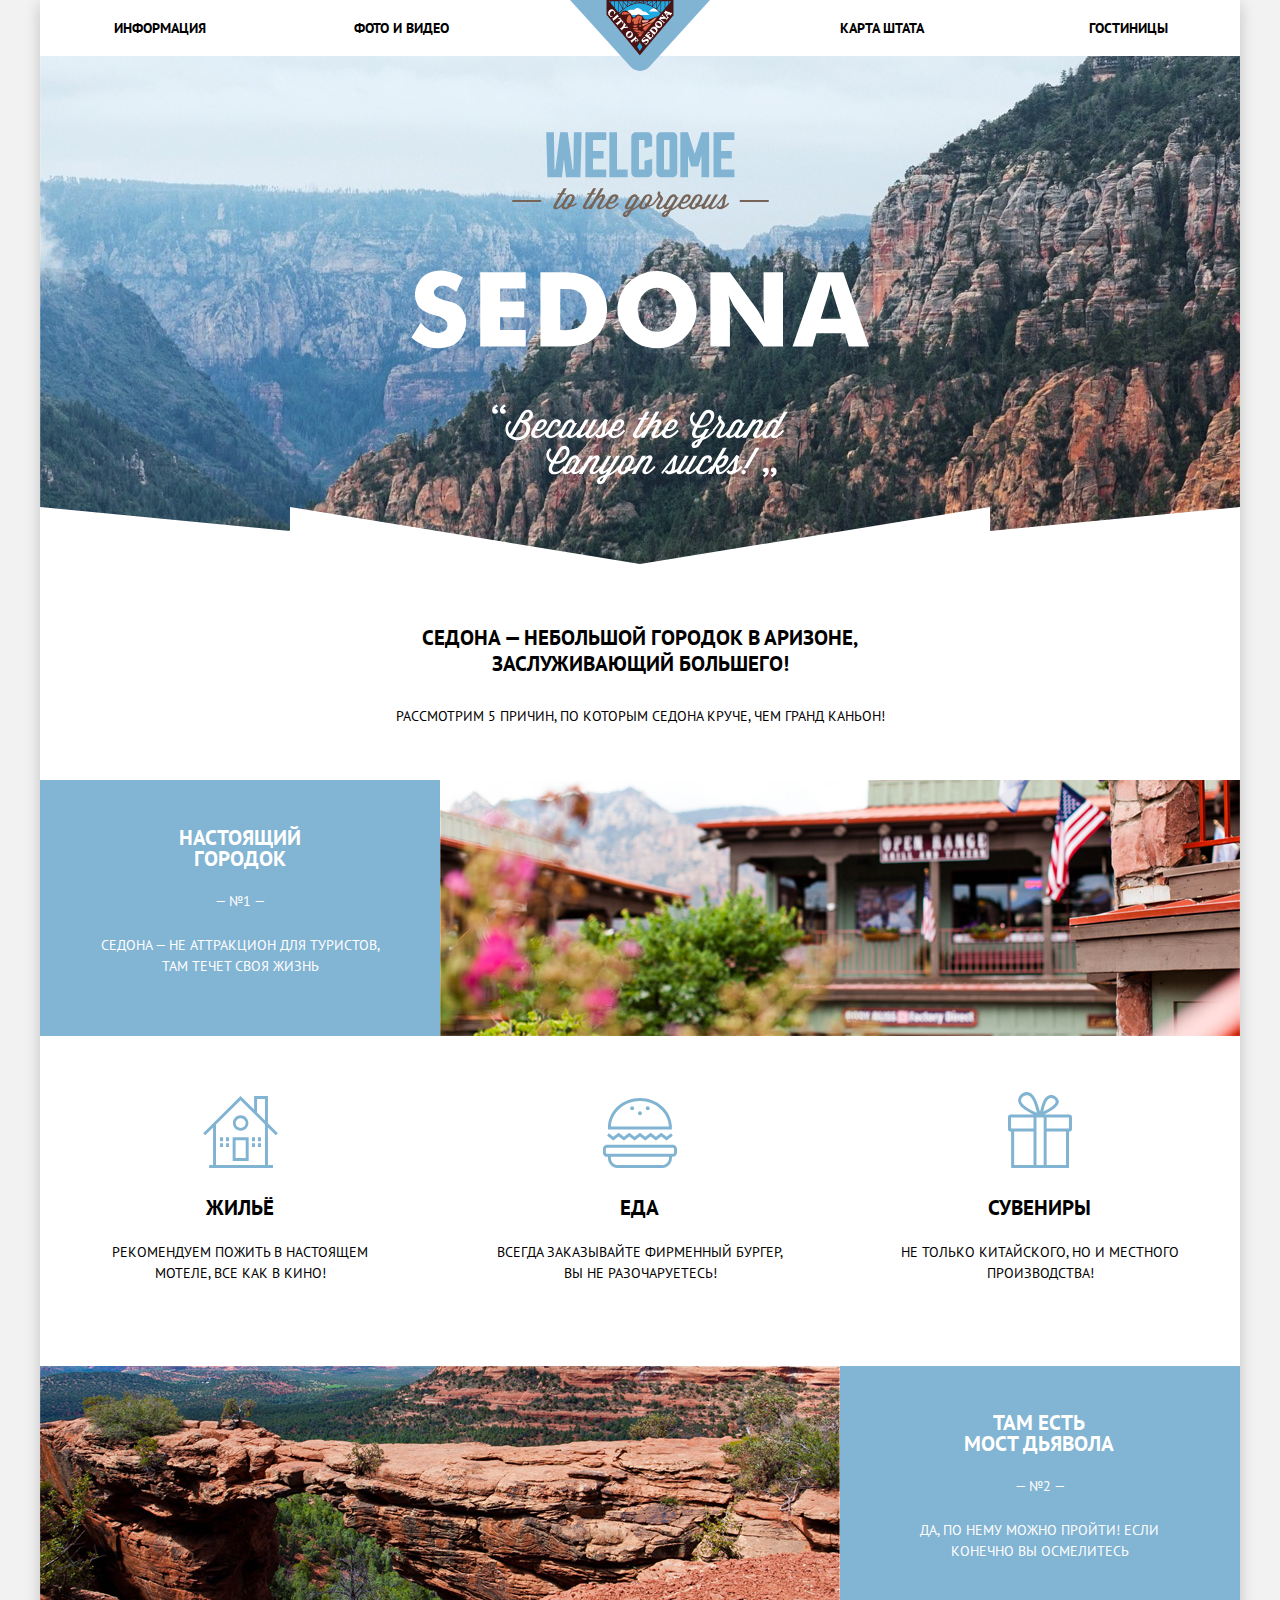
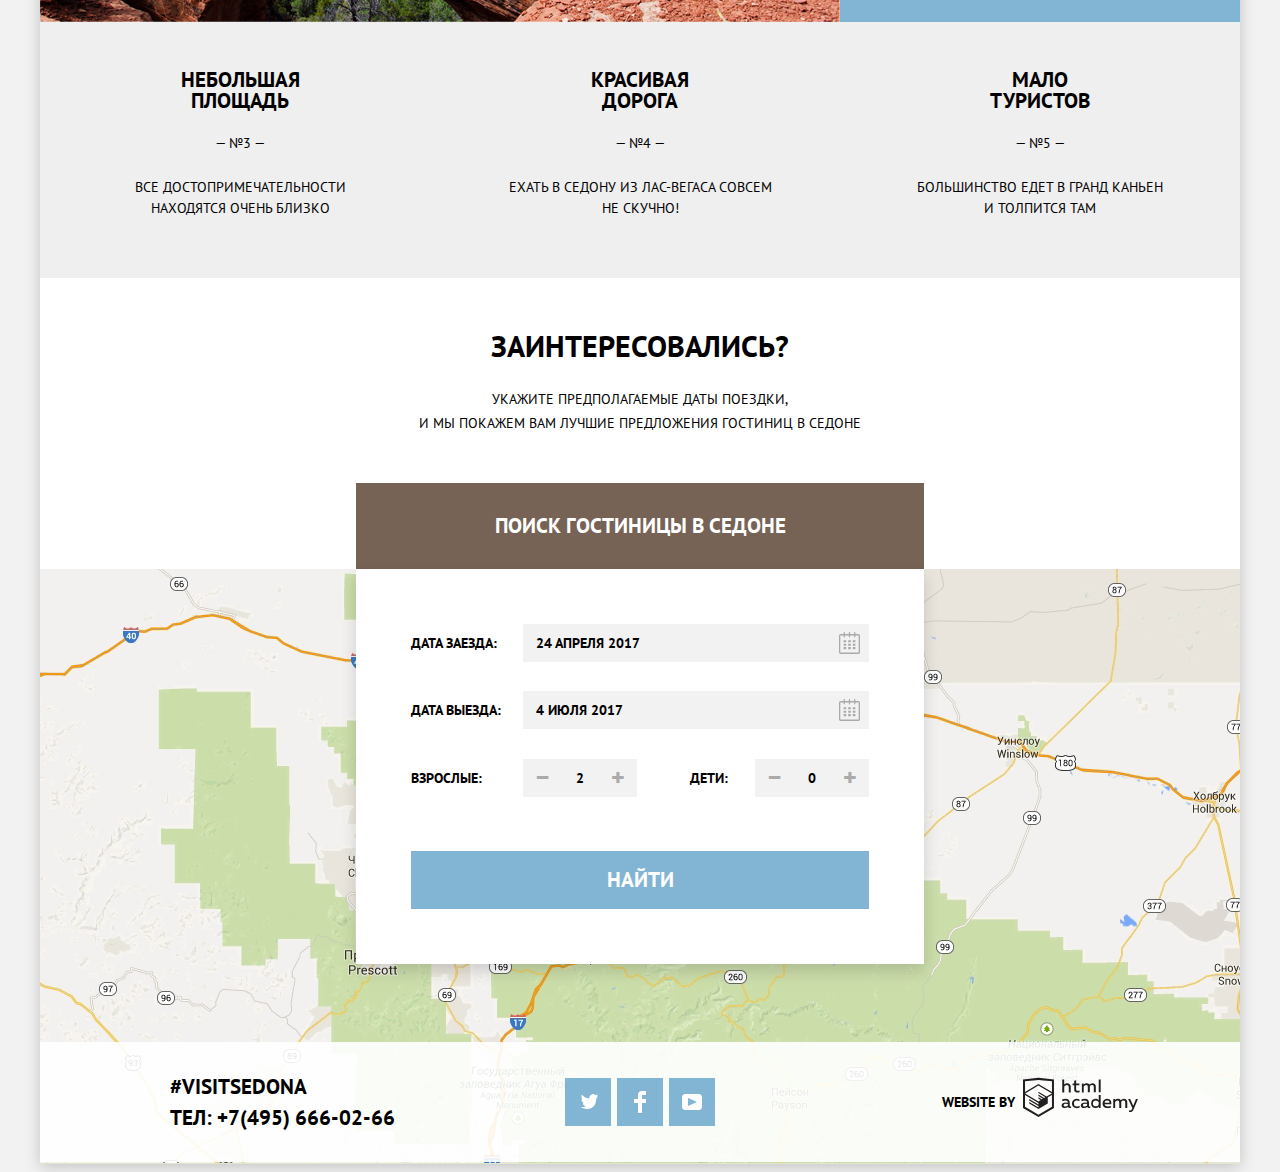
==== commit 1812289a: "Внесены правки для второй оценки" ====
--- a/index.html
+++ b/index.html
@@ -1,151 +1,102 @@
 <!DOCTYPE html>
-<html lang="ru">
-  <head>
-    <meta charset="utf-8">
-	<title>HTML Academy: Седона</title>
-	<link href="https://fonts.googleapis.com/css?family=PT+Sans:400,700&subset=cyrillic" rel="stylesheet">
-	<link href="css/normalize.css" rel="stylesheet">
-    <link href="css/style-min.css" rel="stylesheet">
-	<style>
-		ul {
-		 margin-left: 0; /* Отступ слева в браузере IE и Opera */
-		 padding-left: 0; /* Отступ слева в браузере Firefox, Safari, Chrome */
-		}
-	   </style>
-	   
-  </head>
-   <body>
-	 <div class="container">
-  	   <header class="main-header">
-		<a class="header-logo" href="catalog.html">
-			<img src="img/logo-sedona.svg" alt="Sedona" width="140" height="72">
-		</a>
-  	    <nav>
-  		  <ul class="site-navigation">
-  			  <li>
-				  <a href="#">Информация</a>
-			  </li>
-			  <li>
-				<a href="#">Фото и видео</a>
-			  </li>
-			  <li>
-				<a href="#">Карта штата</a>
-			  </li>
-  			  <li>
-				  <a href="catalog.html">Гостиницы</a>
-			  </li>
-		  </ul>
-	    </nav>	    
-  	    </header>
-    <main class="index-main">
-		<section>
-		<div class="intro">	
-			<h1 class="visually-hidden">Проект Седона</h1>
-			<img class="top-image" src="img/welcome.png" width="458" height="352" alt="Добро пожаловать в Седону">
+<html lang ="ru">
+ <head>
+   <meta charset="utf-8">
+   <title>HTML Academy: Седона</title>
+   <link href="https://fonts.googleapis.com/css?family=PT+Sans:400,700&subset=cyrillic" rel="stylesheet">
+   <link href="css/normalize.css" rel="stylesheet">
+   <link href="css/style-min.css" rel="stylesheet">
+ </head>
+ <body>
+  <div class="container">
+   <header class="main-header">
+	  <a class="header-logo">
+	   <img class="logo" src="img/logo-sedona.svg" alt="Sedona" width="140" height="72"> </a>
+   <nav>
+    <ul class="site-navigation">
+	  <li>
+        <a class="nav-link" href="#">Информация</a>
+      </li>
+      <li>
+        <a class="nav-link" href="#">Фото и видео</a>
+      </li>
+      <li>
+        <a class="nav-link" href="#">Карта штата</a>
+      </li>
+      <li>
+        <a class="nav-link" href="catalog.html">Гостиницы</a>
+      </li>
+    </ul>
+   </nav>	    
+   </header>
+   <main class="main-container">
+	<h1 class="visually-hidden">Проект Седона</h1>
+    <section class="intro">
+		<h2 class="visually-hidden">Добро пожаловать в Седону</h2>
+	  <img class="top-image" src="img/welcome.svg" width="459" height="353" alt="Добро пожаловать в Седону">
+    </section>
+  <section class="description">
+	<h2 class="visually-hidden">Описание Седоны</h2>
+      <div class="info-city">
+	   <div class="info">Седона — небольшой городок в Аризоне, заслуживающий большего!</div>
+	   <div class="info-text">Рассмотрим 5 причин, по которым Седона круче, чем гранд каньон!</div>
+    </div>	
+  </section>
+  <section class="cause-description">
+    <div class="cause">
+     <div class="description-one">
+      <div class="cause-title">Настоящий городок</div>
+      <div class="cause-text"> — №1 —</div>
+      <div class="cause-text">Седона — не аттракцион для туристов, там течет своя жизнь</div>
+    </div>
+   <div class="feature-picture">
+   <img src="img/feature-picture.jpg" width="800" height="256" alt="Настоящий городок">
+   </div>	
+   </div>	
+  </section>
+  <section class="reason">
+     <div class="recommend-item housing">
+       <div class="recommend-title">Жильё</div>
+       <div class="recommend-text">Рекомендуем пожить в настоящем мотеле, все как в кино!</div>
+     </div>
+	 <div class="recommend-item food">
+		<div class="recommend-title">Еда</div>
+		<div class="recommend-text">Всегда заказывайте фирменный бургер, вы не разочаруетесь!</div>
+	</div>
+		<div class="recommend-item souvenirs">
+		<div class="recommend-title">Сувениры</div>
+		<div class="recommend-text">Не только китайского, но и местного производства!</div>
+	</div>
+	</section>
+	<section class="cause-description">
+	<div class="cause">
+		<div class="feature-picture">
+			<img src="img/bridge.jpg" width="800" height="256" alt="Мост дьявола">
 		</div>
-		</section>
-		<div class="info-city">
-			<h2 class="info">Седона — небольшой городок в Аризоне,<br>
-				 заслуживающий большего!            
-			</h2>
-			<p>
-				Рассмотрим 5 причин, по которым Седона круче, чем гранд каньон!
-			</p>
+		<div class="description-one">
+			<div class="cause-title">Там есть<br> мост дьявола</div>
+				<div class="cause-text">— №2 — </div>
+				<div class="cause-text">Да, по нему можно пройти! Если конечно Вы осмелитесь</div>
+		</div>
+	</div>
+	</section>
+	<section class="more-cause">
+		<div class="more-item-cause">
+		  <div class="cause-title">Небольшая площадь</div>
+		  <div class="cause-text">— №3 —</div>
+		  <div class="cause-text">Все достопримечательности находятся очень близко</div>
 		</div>	
-		<section class="cause-description">
-			<div class="cause">
-				<div class="description-one">
-					<h2>Настоящий городок</h2>
-					<span class="cause-number">	— №1 —</span>
-					<p>
-						Седона — не аттракцион для туристов, <br>там течет своя жизнь
-					</p>
-				</div>
-			<div class="feature-picture">
-					<img src="img/feature-picture.jpg" width="800" height="256" alt="Настоящий городок">
-			</div>	
-			</div>	
-			<div class="reason">
-				<div class="description">
-					<div class="description-img">
-						<img src="img/icon-1.svg" width="75" height="72" alt="Жилье">
-					</div>	
-					<h2>Жильё</h2>
-					<p>Рекомендуем пожить в настоящем <br>мотеле, все как в кино!
-					</p>
-				</div>
-				<div class="description">
-					<div class="description-img">
-						<img src="img/icon-3.svg" width="74" height="70" alt="Еда">
-					</div>	
-					<h2>Еда</h2>
-					<p>Всегда заказывайте фирменный бургер,<br> вы не разочаруетесь!
-					</p>
-				</div>
-				<div class="description">
-					<div class="description-img">
-						<img src="img/icon-2.svg" width="64" height="76" alt="Сувениры">
-					</div>
-					<h2>
-						Сувениры
-					</h2>
-					<p>
-						Не только китайского, но и местного<br> производства!
-                    </p>
-				</div>
+		 <div class="more-item-cause">
+     		<div class="cause-title">Красивая дорога</div>
+				 <div class="cause-text">— №4 —</div>
+				 <div class="cause-text">Ехать в Седону из Лас-Вегаса совсем не скучно!</div>
 			</div>
-			<div class="cause">
-				<div class="feature-picture">
-					<img src="img/bridge.jpg" width="800" height="256" alt="Мост дьявола">
-				</div>
-				<div class="description-two">
-					<h2>
-						Там есть<br> мост дьявола
-					</h2>
-					<span class="cause-number">	
-						— №2 — 
-					</span>
-					<p>
-						Да, по нему можно пройти! Если конечно Вы осмелитесь
-                    </p>
-				</div>
-			</div>
-			<div class="more-cause">
-				<div class="more-description">
-					<h2>
-						Небольшая <br>площадь
-					</h2>
-					<span class="cause-number">
-						— №3 —
-					</span>
-					<p>
-						Все достопримечательности <br>находятся очень близко
-					</p>
-				</div>
-				<div class="more-description">
-					<h2>
-						Красивая <br>дорога
-					</h2>
-					<span class="cause-number">
-						— №4 —
-					</span>
-					<p>
-						Ехать в Седону из Лас-Вегаса совсем <br>не скучно!
-                    </p>
-				</div>
-				<div class="more-description">
-					<h2>
-						Мало <br>туристов
-					</h2>
-					<span class="cause-number">
-						— №5 —
-					</span>
-					<p>
-						Большинство едет в Гранд Каньен<br> и толпится там
-                    </p>
-				</div>
-			</div>	
-		</section>
+			 <div class="more-item-cause">	
+				<div class="cause-title">Мало туристов</div>
+				<div class="cause-text">— №5 —</div>
+				<div class="cause-text">Большинство едет в Гранд Каньен <br>и толпится там</div>
+			 </div>	
+		  </section>
 		<section class="interest-block">
 			<div class="interest-item">
 			 <h3>
@@ -155,98 +106,93 @@
 				Укажите предполагаемые даты поездки, <br>
 				и мы покажем вам лучшие предложения гостиниц в Седоне
 			</p>
-			<a class="search-button" href="#"> Поиск гостиницы в Седоне</a>
+			<button class="search-button" type="button"> Поиск гостиницы в Седоне</button>
 		</div>
 		</section>
-		<section class="map">    	  	
-			<form class="search-hotel-modal" method="post" action="/">
-				<div class="search-hotel-dates">
-				  <div class="input-date-row">
-					<label for="search-hotel-start-date">Дата заезда:</label>
-					<input class="search-hotel-input date-input" type="text" name="start-date" id="search-hotel-start-date" placeholder="24 апреля 2017" required>
-					<button class="search-hotel-btn-calendar start-date-calendar" type="button" aria-label="Выбор начальной даты в календаре">
-					  <svg xmlns="http://www.w3.org/2000/svg" width="21" height="22" fill="#cacaca" viewBox="0 0 21 22"><path d="M19.251 2.025h-2.845V.648c0-.381-.294-.689-.656-.689-.363 0-.656.308-.656.689v1.377h-3.938V.648c0-.381-.294-.689-.655-.689-.363 0-.657.308-.657.689v1.377H5.906V.648c0-.381-.294-.689-.656-.689-.363 0-.657.308-.657.689v1.377H1.75C.784 2.025 0 2.847 0 3.862v16.302C0 21.179.784 22 1.75 22h17.501c.966 0 1.749-.821 1.749-1.836V3.862c0-1.015-.783-1.837-1.749-1.837zm.437 18.139a.448.448 0 0 1-.437.459H1.75a.45.45 0 0 1-.438-.459V3.862a.45.45 0 0 1 .438-.459h2.844v1.378c0 .381.294.689.657.689.362 0 .656-.308.656-.689V3.403h3.938v1.378c0 .381.294.689.657.689.361 0 .655-.308.655-.689V3.403h3.938v1.378c0 .381.293.689.656.689.362 0 .656-.308.656-.689V3.403h2.845c.241 0 .437.206.437.459v16.302z"></path><path d="M4.594 8.225h2.625v2.066H4.594zM4.594 11.668h2.625v2.067H4.594zM4.594 15.112h2.625v2.066H4.594zM9.188 15.112h2.625v2.066H9.188zM9.188 11.668h2.625v2.067H9.188zM9.188 8.225h2.625v2.066H9.188zM13.781 15.112h2.625v2.066h-2.625zM13.781 11.668h2.625v2.067h-2.625zM13.781 8.225h2.625v2.066h-2.625z"></path>
-					  </svg>
-					</button>
-				  </div>
-				  <div class="input-date-row">
-					<label for="search-hotel-end-date">Дата выезда:</label>
-					<input class="search-hotel-input date-input" type="text" name="end-date" id="search-hotel-end-date" placeholder="4 июля 2017" required>
-					<button class="search-hotel-btn-calendar" type="button" aria-label="Выбор конечной даты в календаре">
-					  <svg xmlns="http://www.w3.org/2000/svg" width="21" height="22" fill="#cacaca" viewBox="0 0 21 22"><path d="M19.251 2.025h-2.845V.648c0-.381-.294-.689-.656-.689-.363 0-.656.308-.656.689v1.377h-3.938V.648c0-.381-.294-.689-.655-.689-.363 0-.657.308-.657.689v1.377H5.906V.648c0-.381-.294-.689-.656-.689-.363 0-.657.308-.657.689v1.377H1.75C.784 2.025 0 2.847 0 3.862v16.302C0 21.179.784 22 1.75 22h17.501c.966 0 1.749-.821 1.749-1.836V3.862c0-1.015-.783-1.837-1.749-1.837zm.437 18.139a.448.448 0 0 1-.437.459H1.75a.45.45 0 0 1-.438-.459V3.862a.45.45 0 0 1 .438-.459h2.844v1.378c0 .381.294.689.657.689.362 0 .656-.308.656-.689V3.403h3.938v1.378c0 .381.294.689.657.689.361 0 .655-.308.655-.689V3.403h3.938v1.378c0 .381.293.689.656.689.362 0 .656-.308.656-.689V3.403h2.845c.241 0 .437.206.437.459v16.302z"></path><path d="M4.594 8.225h2.625v2.066H4.594zM4.594 11.668h2.625v2.067H4.594zM4.594 15.112h2.625v2.066H4.594zM9.188 15.112h2.625v2.066H9.188zM9.188 11.668h2.625v2.067H9.188zM9.188 8.225h2.625v2.066H9.188zM13.781 15.112h2.625v2.066h-2.625zM13.781 11.668h2.625v2.067h-2.625zM13.781 8.225h2.625v2.066h-2.625z"></path>
-					  </svg>
-					</button>
-				  </div>
-				</div>
-				<div class="search-hotel-person-amount">
-				  <div class="input-amount-row">
-					<label for="search-hotel-adults-amount">Взрослые:</label>
-					<div class="input-amount-col">
-					  <button class="btn btn-amount" type="button" aria-label="Уменьшение количества взрослых на одну единицу">
-						<svg xmlns="http://www.w3.org/2000/svg" width="11" height="9">
-						  <path d="M0 0h11v3H0z" fill="#a9a9a9" fill-rule="evenodd"/>
-						</svg>
-					  </button>
-					  <input class="search-hotel-input person-amount-input" type="text" name="adults-amount" id="search-hotel-adults-amount" value="2" required>
-					  <button class="btn btn-amount" type="button" aria-label="Увеличение количества взрослых на одну единицу">
-						<svg xmlns="http://www.w3.org/2000/svg" width="11" height="13">
-						  <path fill="#a9a9a9" fill-rule="evenodd" d="M 7 0 v 4 h 4 v 3 H 7 v 4 H 4 V 7 H 0 V 4 h 4 V 0 h 3 Z"></path>
-						</svg>
-					  </button>
+		<section class="map">  
+			<h2 class="visually-hidden">Карта</h2>  
+		 <div class="map-img">
+			<iframe src="https://www.google.com/maps/embed?pb=!1m18!1m12!1m3!1d2810138.2245712434!2d-113.43820446759592!3d34.64416036767593!2m3!1f0!2f0!3f0!3m2!1i1024!2i768!4f13.1!3m3!1m2!1s0x872da132f942b00d%3A0x5548c523fa6c8efd!2z0KHQtdC00L7QvdCwLCDQkNGA0LjQt9C-0L3QsCwg0KHQqNCQ!5e0!3m2!1sru!2sru!4v1455817408105" width="1200" height="600" style="border:0" allowfullscreen></iframe>
+		 </div>		
+		</section>
+		<section class="form" id="modal">
+			<h2 class="visually-hidden">Форма поиска гостиницы</h2>
+			<form action="#" method="post">
+				<div class="form-wrap">
+					<div class="form-item">
+						<label class="form-title" for="datepicker-1">Дата заезда:</label>
+						<div class="form-input-wrap">
+							<input class="form-input" type="text" name="arrival" id="datepicker-1" value="24 апреля 2017">
+							<svg class="form-calendar-svg" xmlns="http://www.w3.org/2000/svg" width="21" height="22" viewBox="0 0 21 22" aria-label="Календарь">
+								<path fill="#AAAAAA" d="M19.251 2.025h-2.845V.648c0-.381-.294-.689-.656-.689-.363 0-.656.308-.656.689v1.377h-3.938V.648c0-.381-.294-.689-.655-.689-.363 0-.657.308-.657.689v1.377H5.906V.648c0-.381-.294-.689-.656-.689-.363 0-.657.308-.657.689v1.377H1.75C.784 2.025 0 2.847 0 3.862v16.302C0 21.179.784 22 1.75 22h17.501c.966 0 1.749-.821 1.749-1.836V3.862c0-1.015-.783-1.837-1.749-1.837zm.437 18.139a.448.448 0 0 1-.437.459H1.75a.45.45 0 0 1-.438-.459V3.862a.45.45 0 0 1 .438-.459h2.844v1.378c0 .381.294.689.657.689.362 0 .656-.308.656-.689V3.403h3.938v1.378c0 .381.294.689.657.689.361 0 .655-.308.655-.689V3.403h3.938v1.378c0 .381.293.689.656.689.362 0 .656-.308.656-.689V3.403h2.845c.241 0 .437.206.437.459v16.302z"/>
+								<path fill="#AAAAAA" d="M4.594 8.225h2.625v2.066H4.594zM4.594 11.668h2.625v2.067H4.594zM4.594 15.112h2.625v2.066H4.594zM9.188 15.112h2.625v2.066H9.188zM9.188 11.668h2.625v2.067H9.188zM9.188 8.225h2.625v2.066H9.188zM13.781 15.112h2.625v2.066h-2.625zM13.781 11.668h2.625v2.067h-2.625zM13.781 8.225h2.625v2.066h-2.625z"/>
+							</svg>
+						</div>
 					</div>
-				  </div>
-				  <div class="input-amount-row">
-					<label for="search-hotel-children-amount">Дети:</label>
-					<div class="input-amount-col">
-					  <button class="btn btn-amount" type="button" aria-label="Уменьшение количества детей на одну единицу">
-						<svg xmlns="http://www.w3.org/2000/svg" width="11" height="9">
-						  <path d="M0 0h11v3H0z" fill="#a9a9a9" fill-rule="evenodd"/>
-						</svg>
-					  </button>
-					  <input class="search-hotel-input person-amount-input" type="text" name="children-amount" id="search-hotel-children-amount" value="0" required>
-					  <button class="btn btn-amount" type="button" aria-label="Увеличение количества детей на одну единицу">
-						<svg xmlns="http://www.w3.org/2000/svg" width="11" height="13">
-						  <path fill="#a9a9a9"  fill-rule="evenodd" d="M 7 0 v 4 h 4 v 3 H 7 v 4 H 4 V 7 H 0 V 4 h 4 V 0 h 3 Z"></path>
-						</svg>
-					  </button>
+					
+					<div class="form-item">
+						<label class="form-title" for="datepicker-2">Дата выезда:</label>
+						<div class="form-input-wrap">
+							<input class="form-input" type="text" name="departure" id="datepicker-2" value="4 июля 2017">
+							<svg class="form-calendar-svg" xmlns="http://www.w3.org/2000/svg" width="21" height="22" viewBox="0 0 21 22" aria-label="Календарь">
+								<path fill="#AAAAAA" d="M19.251 2.025h-2.845V.648c0-.381-.294-.689-.656-.689-.363 0-.656.308-.656.689v1.377h-3.938V.648c0-.381-.294-.689-.655-.689-.363 0-.657.308-.657.689v1.377H5.906V.648c0-.381-.294-.689-.656-.689-.363 0-.657.308-.657.689v1.377H1.75C.784 2.025 0 2.847 0 3.862v16.302C0 21.179.784 22 1.75 22h17.501c.966 0 1.749-.821 1.749-1.836V3.862c0-1.015-.783-1.837-1.749-1.837zm.437 18.139a.448.448 0 0 1-.437.459H1.75a.45.45 0 0 1-.438-.459V3.862a.45.45 0 0 1 .438-.459h2.844v1.378c0 .381.294.689.657.689.362 0 .656-.308.656-.689V3.403h3.938v1.378c0 .381.294.689.657.689.361 0 .655-.308.655-.689V3.403h3.938v1.378c0 .381.293.689.656.689.362 0 .656-.308.656-.689V3.403h2.845c.241 0 .437.206.437.459v16.302z"/>
+								<path fill="#AAAAAA" d="M4.594 8.225h2.625v2.066H4.594zM4.594 11.668h2.625v2.067H4.594zM4.594 15.112h2.625v2.066H4.594zM9.188 15.112h2.625v2.066H9.188zM9.188 11.668h2.625v2.067H9.188zM9.188 8.225h2.625v2.066H9.188zM13.781 15.112h2.625v2.066h-2.625zM13.781 11.668h2.625v2.067h-2.625zM13.781 8.225h2.625v2.066h-2.625z"/>
+							</svg>								
+						</div>
 					</div>
-				  </div>
-				</div>
-				<button class="btn search-hotel-btn" type="submit">Найти</button>
-			  </form>
-				<div>
-					<iframe src="https://www.google.com/maps/embed?pb=!1m18!1m12!1m3!1d2810138.2245712434!2d-113.43820446759592!3d34.64416036767593!2m3!1f0!2f0!3f0!3m2!1i1024!2i768!4f13.1!3m3!1m2!1s0x872da132f942b00d%3A0x5548c523fa6c8efd!2z0KHQtdC00L7QvdCwLCDQkNGA0LjQt9C-0L3QsCwg0KHQqNCQ!5e0!3m2!1sru!2sru!4v1455817408105" width="1200" height="600" style="border:0" allowfullscreen></iframe>
-				</div>
+					
+					<div class="form-item">
+						<label class="form-title" for="adult">Взрослые:</label>
+						<div class="form-wrap-short">
+		  <button class="quantity-adult-minus" type="button"> – </button>
+							<input class="form-input-short quantity-num-adult" type="number" name="adult" id="adult" value="2">
+		  <button class="quantity-adult-plus" type="button"> + </button>
+						</div>
+						<label class="form-title-last" for="children">Дети:</label>
+						<div class="form-wrap-short">
+							<button class="quantity-child-minus" type="button"> – </button>
+							<input class="form-input-short quantity-num-child" type="number" name="children" id="children" value="0">
+							<button class="quantity-child-plus" type="button"> + </button>
+						</div>
+					</div>
+					
+					<div class="form-item">
+						<button class="form-submit" type="submit">Найти</button>
+					</div>
+				</div>	
+			</form>
 		</section>
 	</main>
-	<footer class="page-footer">
-		<div class="footer-link">
-		  <a href="https://instaframm.com">#VISITSEDONA</a>
-		  <a href="tel:+7(495)-666-02-66">Тел: +7(495)666-02-66</a>
-		</div>	
-		<div class="footer-social social-button">
-		  <a class="social" href="https://twitter.com">
-			<span class="icon-twitter"></span>
-			<svg xmlns="http://www.w3.org/2000/svg" xmlns:xlink="http://www.w3.org/1999/xlink" width="17" height="15" viewBox="0 0 17 15"><path fill="#FFF" d="M10.95.144c1.685-.496 2.984.27 3.577 1.179.673-.231 1.331-.481 2.011-.708a2.345 2.345 0 0 1-.857 1.768c.685.17 1.304-.491 1.304-.491-.169 1-1.006 1.788-1.563 2.024-.231 6.75-3.175 11.217-10.077 11.082h-.446c-.41 0-4.164-.46-4.898-1.887 2.271.196 3.893-.422 4.693-1.177-.96-.3-2.679-.477-2.979-2.95.349.106.564.228 1.19.119C1.705 8.247.374 7.53.448 5.33c.285.328 1.067.536 1.34.472C1.085 5.561-.182 2.442.894.85c1.818 1.854 3.735 3.606 7.152 3.773C8.254 2.33 9.183.793 10.95.144z"/></svg>
-		 </a>
-		  <a class="social" href="https://facebook.com">
-			<span class="icon-fb"></span>
-			<svg xmlns="http://www.w3.org/2000/svg" width="12" height="22" viewBox="0 0 12 22"><path fill="#FFF" d="M12 4V0H8a4 4 0 0 0-4 4v4H0v4h4v10h4V12h4V8H8V4h4z"/></svg>
-		</a>
-		  <a class="social" href="https://youtube.com">
-			<span class="icon-youtube"></span>
-			<svg xmlns="http://www.w3.org/2000/svg" xmlns:xlink="http://www.w3.org/1999/xlink" width="20" height="16" viewBox="0 0 20 16"><path fill="#FFF" d="M17 0H3C1.35 0 0 1.35 0 3v10c0 1.65 1.35 3 3 3h14c1.65 0 3-1.35 3-3V3c0-1.65-1.35-3-3-3zM6.027 11.998V4.002L15.014 8l-8.987 3.998z"/></svg>
-		</a>
+	<footer class="footer main-footer">
+	<div class="footer-link">
+		<div class="footer-wrap"></div>
+		<div class="footer-contacts">
+			<p class="footer-text">#VISITSEDONA</a>
+	        <p class="footer-text">Тел: 
+				<a class="footer-tel" href="tel:+74956660266"> +7(495) 666-02-66</a>
+	        </p>	
 		</div>
-		<div class="footer-copyright-container">
-		<p class="footer-copyright">Website by
-		<a class="footer-copyright-link" href="https://htmlacademy.ru/intensive/htmlcss" aria-label="HTML Academy">
-			<svg xmlns="http://www.w3.org/2000/svg" width="112" height="45" viewBox="0 0 108.08 36.85"><title>logo-htmlacademy-small1</title><path d="M44.61,26.88a2,2,0,0,0,.55-0.1v1.33a3.25,3.25,0,0,1-1.18.21,1.67,1.67,0,0,1-1.67-1,4.84,4.84,0,0,1-3.14,1.08c-1.51,0-2.91-.83-2.91-2.55,0-2.13,2-2.79,3.71-2.79a11.08,11.08,0,0,1,2.17.25v-0.3c0-1-.76-1.77-2.19-1.77a7.42,7.42,0,0,0-3,.64v-1.7a10.21,10.21,0,0,1,3.19-.55c2.36,0,3.81,1.12,3.81,3.65v3a0.54,0.54,0,0,0,.49.59h0.17Zm-6.44-1.13A1.35,1.35,0,0,0,39.63,27h0.11a3.39,3.39,0,0,0,2.41-1V24.58a9.72,9.72,0,0,0-1.81-.21c-1,0-2.16.33-2.16,1.38h0Zm12.36-6.11a5,5,0,0,1,2.57.64V22a4.08,4.08,0,0,0-2.3-.7,2.75,2.75,0,1,0,0,5.49,5,5,0,0,0,2.43-.64v1.71a6.27,6.27,0,0,1-2.76.57A4.21,4.21,0,0,1,46,24.51q0-.21,0-0.41a4.32,4.32,0,0,1,4.18-4.46h0.38Zm12.17,7.24a2,2,0,0,0,.55-0.1v1.33a3.25,3.25,0,0,1-1.18.21,1.67,1.67,0,0,1-1.67-1,4.84,4.84,0,0,1-3.14,1.08c-1.51,0-2.91-.83-2.91-2.55,0-2.13,2-2.79,3.71-2.79a11.08,11.08,0,0,1,2.17.25v-0.3c0-1-.76-1.77-2.19-1.77a7.42,7.42,0,0,0-3,.64v-1.7a10.21,10.21,0,0,1,3.19-.55c2.36,0,3.81,1.12,3.81,3.65v3a0.54,0.54,0,0,0,.49.59h0.17Zm-6.44-1.13A1.35,1.35,0,0,0,57.73,27h0.11a3.39,3.39,0,0,0,2.41-1V24.58a9.72,9.72,0,0,0-1.81-.21c-1.06,0-2.16.33-2.16,1.38h0ZM73,16V28.2H71.35V26.88a3.88,3.88,0,0,1-3.19,1.54,4.4,4.4,0,0,1,0-8.78,3.81,3.81,0,0,1,3,1.3V16H73Zm-4.53,5.22a2.76,2.76,0,1,0,0,5.52A2.86,2.86,0,0,0,71.15,25V23A2.91,2.91,0,0,0,68.49,21.27ZM79,19.64c3.31,0,4.46,2.68,3.92,5.09H76.7c0.21,1.5,1.67,2.11,3.19,2.11a6.11,6.11,0,0,0,2.64-.59v1.6a7.14,7.14,0,0,1-3,.57C77,28.42,74.78,27,74.78,24a4.18,4.18,0,0,1,4-4.39H79Zm0.09,1.54a2.28,2.28,0,0,0-2.44,2.1v0.06H81.3A2,2,0,0,0,79.13,21.18Zm5.73,7V19.87h1.65v1a3.81,3.81,0,0,1,2.78-1.27A2.86,2.86,0,0,1,91.89,21a4.12,4.12,0,0,1,2.91-1.33A3.06,3.06,0,0,1,98,23V28.2h-1.9V23.05a1.59,1.59,0,0,0-1.42-1.75H94.42a2.8,2.8,0,0,0-2.07,1.12V28.2h-1.9V23.05A1.59,1.59,0,0,0,89,21.31H88.8a3,3,0,0,0-2.21,1.29v5.63H84.86Zm21.31-8.33h1.9l-3.91,9.46c-0.9,2.17-2.09,2.86-3.35,2.86a4.76,4.76,0,0,1-1.1-.14V30.46a2.86,2.86,0,0,0,.85.12c0.9,0,1.58-.64,2.07-1.9l0.17-.42-4-8.4h2l2.86,6.29ZM38.73,1.46V6.22a3.81,3.81,0,0,1,2.7-1.14,3.25,3.25,0,0,1,3.44,3.4v5.15H43V8.72a1.81,1.81,0,0,0-1.61-2h-0.3a2.93,2.93,0,0,0-2.32,1.39v5.52h-1.9V1.46h1.9ZM49.94,2.31v3h3V6.91h-3v3.81c0,1.1.5,1.46,1.58,1.46a4.49,4.49,0,0,0,1.69-.33v1.6A6.8,6.8,0,0,1,51,13.8a2.55,2.55,0,0,1-2.86-2.74V6.89H46.58V5.26h1.5V2.74Zm5.4,11.31V5.28H57v1A3.81,3.81,0,0,1,59.77,5a2.86,2.86,0,0,1,2.6,1.33A4.12,4.12,0,0,1,65.28,5,3.06,3.06,0,0,1,68.44,8.4v5.21h-1.9V8.46a1.59,1.59,0,0,0-1.42-1.75H64.89a2.8,2.8,0,0,0-2.07,1.12v5.78h-1.9V8.46A1.59,1.59,0,0,0,59.5,6.71H59.27A3,3,0,0,0,57.06,8v5.63H55.34ZM71.17,1.45H73V13.6H71.17V1.45ZM14.71,0H14.55L0,1.54V28.21l14.55,8.66,14.55-8.66V1.54Zm12.5,27.1L14.55,34.64,1.9,27.12V16.18l12.59,7.5V25L5.86,19.9v1.31l8.68,5.21v1.39L5.87,22.65V24l8.68,5.21,8.75-5.24V18.31L27.2,16V27.12Zm0-12.53-3.48,2-1.6,1L14.51,13v1.31L21,18.23H21l-0.14.09-1,.54-5.37-3.2V17l4.24,2.52-1,.67-3.2-1.9v1.31l2.1,1.24L14.5,22.1,2,14.65,14.51,7.11Zm0-1.32L14.49,5.76,1.91,13.25v-10L14.56,1.92,27.21,3.25v10h0Z" transform="translate(0 -0.02)" fill="#231f20"></path>
-          </svg>
-		</a>
-		</p>	
-	  </footer>
-	</div>	
-	  <script src="js/script-min.js"></script>
-  </body>
-</html>
+	<div class="footer-social">
+	  <a class="footer-social-link twitter" href="#" aria-label="Twitter">
+		<p class="visually-hidden">Twitter</p>
+	 </a>
+	  <a class="footer-social-link facebook" href="https://facebook.com" aria-label="Facebook">
+		<p class="visually-hidden">Facebook</p>
+	</a>
+	  <a class="footer-social-link youtube" href="https://youtube.com" aria-label="Youtube">
+		<p class="visually-hidden">Youtube</p>
+	</a>
+	</div>
+	<div class="footer-copyright">
+		<div class="footer-copyright-text">Website by</div>
+	 <a class="footer-copyright-link" href="https://htmlacademy.ru/intensive/htmlcss" aria-label="HTML Academy">
+		<svg xmlns="http://www.w3.org/2000/svg" width="115" height="41" viewBox="0 0 108.08 36.85"><title>logo-htmlacademy-small1</title><path d="M44.61,26.88a2,2,0,0,0,.55-0.1v1.33a3.25,3.25,0,0,1-1.18.21,1.67,1.67,0,0,1-1.67-1,4.84,4.84,0,0,1-3.14,1.08c-1.51,0-2.91-.83-2.91-2.55,0-2.13,2-2.79,3.71-2.79a11.08,11.08,0,0,1,2.17.25v-0.3c0-1-.76-1.77-2.19-1.77a7.42,7.42,0,0,0-3,.64v-1.7a10.21,10.21,0,0,1,3.19-.55c2.36,0,3.81,1.12,3.81,3.65v3a0.54,0.54,0,0,0,.49.59h0.17Zm-6.44-1.13A1.35,1.35,0,0,0,39.63,27h0.11a3.39,3.39,0,0,0,2.41-1V24.58a9.72,9.72,0,0,0-1.81-.21c-1,0-2.16.33-2.16,1.38h0Zm12.36-6.11a5,5,0,0,1,2.57.64V22a4.08,4.08,0,0,0-2.3-.7,2.75,2.75,0,1,0,0,5.49,5,5,0,0,0,2.43-.64v1.71a6.27,6.27,0,0,1-2.76.57A4.21,4.21,0,0,1,46,24.51q0-.21,0-0.41a4.32,4.32,0,0,1,4.18-4.46h0.38Zm12.17,7.24a2,2,0,0,0,.55-0.1v1.33a3.25,3.25,0,0,1-1.18.21,1.67,1.67,0,0,1-1.67-1,4.84,4.84,0,0,1-3.14,1.08c-1.51,0-2.91-.83-2.91-2.55,0-2.13,2-2.79,3.71-2.79a11.08,11.08,0,0,1,2.17.25v-0.3c0-1-.76-1.77-2.19-1.77a7.42,7.42,0,0,0-3,.64v-1.7a10.21,10.21,0,0,1,3.19-.55c2.36,0,3.81,1.12,3.81,3.65v3a0.54,0.54,0,0,0,.49.59h0.17Zm-6.44-1.13A1.35,1.35,0,0,0,57.73,27h0.11a3.39,3.39,0,0,0,2.41-1V24.58a9.72,9.72,0,0,0-1.81-.21c-1.06,0-2.16.33-2.16,1.38h0ZM73,16V28.2H71.35V26.88a3.88,3.88,0,0,1-3.19,1.54,4.4,4.4,0,0,1,0-8.78,3.81,3.81,0,0,1,3,1.3V16H73Zm-4.53,5.22a2.76,2.76,0,1,0,0,5.52A2.86,2.86,0,0,0,71.15,25V23A2.91,2.91,0,0,0,68.49,21.27ZM79,19.64c3.31,0,4.46,2.68,3.92,5.09H76.7c0.21,1.5,1.67,2.11,3.19,2.11a6.11,6.11,0,0,0,2.64-.59v1.6a7.14,7.14,0,0,1-3,.57C77,28.42,74.78,27,74.78,24a4.18,4.18,0,0,1,4-4.39H79Zm0.09,1.54a2.28,2.28,0,0,0-2.44,2.1v0.06H81.3A2,2,0,0,0,79.13,21.18Zm5.73,7V19.87h1.65v1a3.81,3.81,0,0,1,2.78-1.27A2.86,2.86,0,0,1,91.89,21a4.12,4.12,0,0,1,2.91-1.33A3.06,3.06,0,0,1,98,23V28.2h-1.9V23.05a1.59,1.59,0,0,0-1.42-1.75H94.42a2.8,2.8,0,0,0-2.07,1.12V28.2h-1.9V23.05A1.59,1.59,0,0,0,89,21.31H88.8a3,3,0,0,0-2.21,1.29v5.63H84.86Zm21.31-8.33h1.9l-3.91,9.46c-0.9,2.17-2.09,2.86-3.35,2.86a4.76,4.76,0,0,1-1.1-.14V30.46a2.86,2.86,0,0,0,.85.12c0.9,0,1.58-.64,2.07-1.9l0.17-.42-4-8.4h2l2.86,6.29ZM38.73,1.46V6.22a3.81,3.81,0,0,1,2.7-1.14,3.25,3.25,0,0,1,3.44,3.4v5.15H43V8.72a1.81,1.81,0,0,0-1.61-2h-0.3a2.93,2.93,0,0,0-2.32,1.39v5.52h-1.9V1.46h1.9ZM49.94,2.31v3h3V6.91h-3v3.81c0,1.1.5,1.46,1.58,1.46a4.49,4.49,0,0,0,1.69-.33v1.6A6.8,6.8,0,0,1,51,13.8a2.55,2.55,0,0,1-2.86-2.74V6.89H46.58V5.26h1.5V2.74Zm5.4,11.31V5.28H57v1A3.81,3.81,0,0,1,59.77,5a2.86,2.86,0,0,1,2.6,1.33A4.12,4.12,0,0,1,65.28,5,3.06,3.06,0,0,1,68.44,8.4v5.21h-1.9V8.46a1.59,1.59,0,0,0-1.42-1.75H64.89a2.8,2.8,0,0,0-2.07,1.12v5.78h-1.9V8.46A1.59,1.59,0,0,0,59.5,6.71H59.27A3,3,0,0,0,57.06,8v5.63H55.34ZM71.17,1.45H73V13.6H71.17V1.45ZM14.71,0H14.55L0,1.54V28.21l14.55,8.66,14.55-8.66V1.54Zm12.5,27.1L14.55,34.64,1.9,27.12V16.18l12.59,7.5V25L5.86,19.9v1.31l8.68,5.21v1.39L5.87,22.65V24l8.68,5.21,8.75-5.24V18.31L27.2,16V27.12Zm0-12.53-3.48,2-1.6,1L14.51,13v1.31L21,18.23H21l-0.14.09-1,.54-5.37-3.2V17l4.24,2.52-1,.67-3.2-1.9v1.31l2.1,1.24L14.5,22.1,2,14.65,14.51,7.11Zm0-1.32L14.49,5.76,1.91,13.25v-10L14.56,1.92,27.21,3.25v10h0Z" transform="translate(0 -0.02)" fill="#231f20"></path>
+         </svg>
+	</a>
+	</div>
+   </div>	
+ </footer>
+</div>	
+  <script src="js/script-min.js"></script>
+ </body>
+</html>--- a/css/style-min.css
+++ b/css/style-min.css
@@ -1 +1 @@
-body,html{width:100%;height:100%}a,body{color:#000}body,h2{font-weight:700}body{padding:0;min-width:1200px;font-family:"PT Sans","Arial",sans-serif;text-transform:uppercase;background-color:#f2f2f2;font-size:14px;line-height:26px;overflow-x:hidden}body,h1,h2,h3,ul{margin:0}h2{font-size:21px}header,main{width:1200px;margin:0 auto}a{text-decoration:none}img{max-width:100%;height:auto}.visually-hidden{position:absolute;clip:rect(0 0 0 0);width:1px;height:1px;margin:-1px;border:0;padding:0;white-space:nowrap;-webkit-clip-path:inset(100%);clip-path:inset(100%);overflow:hidden}section{display:flex;width:1200px}.container{position:relative;width:1200px;margin:0 auto;background-color:#fff;-webkit-box-shadow:0 0 15px rgba(0,0,0,.5);box-shadow:0 5px 15px 0 rgba(0,1,1,.2)}.button{display:inline-block;font:inherit;text-align:center;vertical-align:middle;text-transform:uppercase;border:0}.main-header{background-color:#fff;width:1056px;margin:0 auto}.header-logo{position:absolute;left:50%;transform:translateX(-50%);z-index:1}.site-navigation{display:-webkit-box;display:-ms-flexbox;display:flex;flex-wrap:wrap;justify-content:space-between;margin:0;padding:0}.site-navigation li{display:flex;justify-content:flex-start;list-style:none;flex:0 0 240px;padding:14px 0 16px}.site-navigation li:nth-child(4n+3),.site-navigation li:nth-child(4n+4){justify-content:flex-end}.site-navigation li:nth-child(4n+2){margin-right:95px}.site-navigation li a{text-decoration:none;color:#000;font-weight:700}.site-navigation li.active a{color:#766357}.site-navigation li a:hover{color:#81b3d2}.site-navigation li a:focus{color:#cacaca}main{background-color:#fff}.index-main{margin-top:-14px;text-align:center}.top-image{padding-top:76px;padding-bottom:80px}.intro{width:100%;position:relative;height:508px;margin-top:14px;background:#517ca4 url(../img/background-photo.jpg) no-repeat 50% 21%;border:0}.intro::after{content:'';position:absolute;left:0;bottom:0;width:1200px;height:57px;background:url(../img/block.png) no-repeat 50% 50%}.info-city{display:flex;flex-direction:column;align-content:center;align-items:center;color:#000;text-align:center;margin-bottom:50px;margin-top:61px}.info,.info-city p{line-height:26px;font-family:"PT Sans","Arial",sans-serif}.info{padding:0;margin:0 auto 28px}.info-city p{margin:0;color:#333;min-width:489px;font-size:14px;font-weight:400}.cause-description{display:flex;flex-direction:column}.cause{display:flex;width:1200px;margin:0}.description-one,.feature-picture{display:flex;background-color:#81b3d2}.description-one{flex-direction:column;align-content:center;align-items:center;justify-content:center;text-align:center;color:#fff;min-width:400px}.description-one h2{margin:0;padding:0;min-width:200px}.description-one .cause-number,.description-one p{margin:0;font-size:14px;line-height:21px;font-weight:400}.description-one .cause-number{padding-top:24px;padding-bottom:21px;columns:#7d7d7d}.description-one p{text-align:center;color:#fff}.feature-picture{min-width:800px;left:0;top:0}.reason{display:flex;align-items:center;text-align:center;justify-content:space-around}.description{-webkit-box-orient:vertical;-webkit-box-direction:normal;flex-direction:column;-webkit-box-pack:center;justify-content:center;-webkit-box-align:center;align-items:center;min-width:400px;padding-top:58px;padding-bottom:67px}.description h2,.description p,.description-one p{font-family:"PT Sans","Arial",sans-serif}.description h2{font-size:21px;font-weight:700;line-height:21px;text-align:center;color:#000;margin:28px 0 10px}.description p,.description-two .cause-number{font-size:14px;line-height:21px;font-weight:400}.description p{margin:14px 0;color:#333}.description,.description-two,.more-cause{display:flex;text-align:center}.description-two{flex-direction:column;align-content:center;align-items:center;padding:44px 49px 52px 48px;background-color:#81b3d2;color:#fff;width:33,33%}.description-two h2{margin:0;padding:0;min-width:200px}.description-two .cause-number{margin:0;padding-top:24px;padding-bottom:21px;color:#fff}.description-two p,.more-description h2{font-family:"PT Sans","Arial",sans-serif;line-height:21px}.description-two p{margin:0;font-size:14px;text-align:center;color:#fff;min-width:303px;font-weight:400}.more-cause{width:1200px;background-color:#eee;justify-content:space-around}.more-description{min-width:400px;min-height:256px;text-align:center;-webkit-box-orient:vertical;-webkit-box-direction:normal;flex-direction:column}.more-description h2{color:#000;font-size:21px;margin-top:0}.more-description .cause-number,.more-description p{color:#333;font-size:14px;line-height:21px;font-weight:400}.more-description .cause-number{margin:7px 0;text-align:center}.more-description p{font-family:"PT Sans","Arial",sans-serif;margin:14px 0}.interest-block,.more-description{display:flex;-webkit-box-pack:center;justify-content:center}.interest-item{width:1200px;text-align:center;padding:0 316px}.interest-item h3{font-size:30px;font-weight:700;margin-top:58px}.interest-item p{margin-bottom:48px;line-height:24px;font-weight:400}.interest-item a{display:block;margin:0 auto;padding:30px 0;text-decoration:none;text-decoration-line:none;text-decoration-style:initial;text-decoration-color:initial;color:#fff;background-color:#766357;font-size:21px;font-weight:700;line-height:26px}.interest-item a:hover{background-color:#604e43}.interest-item a:focus{background-color:#503e33;color:rgba(255,255,255,.3)}.map{position:relative}.map iframe{background:#dfe7cd;background-image:url(../img/map.png);background-repeat:no-repeat;width:1200px;height:595px;border:0}.form-show{display:block;-webkit-animation-name:show;animation-name:show;-webkit-animation-duration:2s;animation-duration:2s}.search-hotel-modal{position:absolute;box-sizing:border-box;left:50%;width:568px;margin-left:-285px;background-color:#fff;padding:47px 55px 54px;box-shadow:-15px 15px 20px -15px rgba(0,1,1,.2),15px 15px 20px -15px rgba(0,1,1,.2)}.search-hotel-hidden{display:none}.search-hotel-popup{-moz-animation-name:move-down;-webkit-animation-name:move-down;animation-name:move-down;-moz-animation-duration:1s;-webkit-animation-duration:1s;animation-duration:1s}.search-hotel-input,.search-hotel-modal label{font-size:14px;font-weight:700;line-height:26px;color:#000;text-transform:inherit}.search-hotel-input{border:0;background-color:#f2f2f2}.search-hotel-input:hover{background-color:#ebebeb;outline:0}.search-hotel-input:focus{background-color:#fff;outline:2px solid #e5e5e5}.input-date-row{margin-top:5px;display:flex;align-items:center;position:relative}.input-date-row:first-child{margin-bottom:30px;margin-top:9px}.input-date-row label{margin-right:16px;margin-top:7px;margin-left:3px}.date-input{box-sizing:border-box;padding-top:8px;padding-bottom:6px;padding-left:18px;flex-grow:1;height:39px}.date-input::-webkit-input-placeholder{font-size:14px;font-weight:700;line-height:26px;color:#000;text-transform:uppercase}.date-input:-ms-input-placeholder,.date-input::-ms-input-placeholder{font-size:14px;font-weight:700;line-height:26px;color:#000;text-transform:uppercase}.date-input:-moz-placeholder,.date-input::-moz-placeholder{font-size:14px;font-weight:700;line-height:26px;color:#000;opacity:1;text-transform:uppercase}.date-input::placeholder{font-size:14px;font-weight:700;line-height:26px;color:#000;text-transform:uppercase}.search-hotel-btn-calendar{position:absolute;right:1px;top:8px;border:0;background-color:transparent;outline:0;cursor:pointer}.btn-amount:focus path,.btn-amount:hover path,.search-hotel-btn-calendar:focus svg,.search-hotel-btn-calendar:hover svg{fill:#000}.btn-amount:active path,.search-hotel-btn-calendar:active svg{fill:#81b3d2}.search-hotel-person-amount{display:flex;flex-direction:row;justify-content:space-between;margin-top:28px;flex-wrap:wrap}.input-amount-col{display:inline-flex;margin-left:30px;align-items:center}.input-amount-row label{margin-right:9px}.input-amount-row:last-child label{margin-right:0}.person-amount-input{box-sizing:border-box;max-width:40px;text-align:center;height:37px}.btn-amount{box-sizing:border-box;padding:6px 13px;color:#000;cursor:pointer;height:37px;border:0}.btn-amount:focus,.btn-amount:hover{outline:0}.search-hotel-btn{width:100%;background-color:#81b3d2;padding:16px 173px;margin-top:55px;font-family:"PT Sans","Arial",sans-serif;font-size:21px;font-weight:700;line-height:26px;text-align:center;color:#fff;border:0;cursor:pointer;text-transform:uppercase}.search-hotel-btn:focus,.search-hotel-btn:hover{background-color:#669ec0}.search-hotel-btn:active{background-color:#5496bd;color:rgba(255,255,255,.3)}footer{display:flex;justify-content:space-around;padding-top:36px;padding-bottom:36px;bottom:0;left:0;margin:0 auto;width:1200px;color:#000;background-color:rgba(255,255,255,.8);opacity:.9}.page-footer{position:absolute}.footer-link{display:flex;flex-direction:column}.footer-link a{font-family:"PT Sans","Arial",sans-serif;font-size:21px;font-weight:700;line-height:26px;color:#000;text-decoration:none}.footer-social{display:flex}.social{position:relative;justify-content:center;width:46px;height:48px;margin-right:6px;vertical-align:top;background-color:#81b3d2}.social-button .social:hover{background-color:#669ec0}.social-button .social:active{background-color:#5496bd}.social svg:active{fill:#5496bd;opacity:.3}.footer-copyright-container,.social{display:flex;align-items:center}.footer-copyright{text-align:center;vertical-align:middle;margin-top:4px;margin-bottom:0;font-family:"PT Sans","Arial",sans-serif;font-size:14px;line-height:26px;color:#000;font-weight:400}.footer-copyright-link svg{vertical-align:middle;margin-left:8px}.footer-copyright-link:focus path,.footer-copyright-link:hover path{fill:#81b3d2}.footer-copyright-link:active path{fill:#bdbbbc}.filters{display:flex;background:#cacaca url(../img/filter-background.png) center 50%;width:1200px;color:#fff;min-height:215px}.filter-fields{display:flex;justify-content:flex-start}.filters-infrastructure,.filters-price,.filters-type-housing{display:flex;flex-direction:column;padding-top:31px;align-content:center}.filter-fields fieldset{padding:0;margin:0;border:0}.filters-infrastructure h3,.filters-type-housing h3{margin-bottom:24px;font-size:16px;line-height:21px;color:#fff}.filters-price h3{font-size:16px;line-height:21px;color:#fff}.filters-infrastructure label,.filters-type-housing label{display:block;position:relative;margin:0;padding-left:40px;font-size:14px;line-height:23px;color:#fff;font-weight:400;vertical-align:middle;cursor:pointer}.filters-infrastructure label:not(:last-child),.filters-type-housing label:not(:last-child){margin-bottom:23px}.filter-fields input[type=checkbox]:checked+.checkbox-indicator{content:"";position:absolute;display:block;width:27px;height:23px;left:0;top:0;background-image:url(../img/checkbox-on.png)}.filter-fields input[type=checkbox]:not(:checked)+.checkbox-indicator{content:"";position:absolute;display:block;width:23px;height:23px;background-image:url(../img/checkbox-off.png);left:0;top:0}.search-form__infra{width:24%;min-width:238px}.search-form__housing{-webkit-box-flex:1;-ms-flex-positive:1;flex-grow:1}.search-form__housing label{margin-left:3px}.filters-infrastructure{justify-content:flex-start;padding-left:72px}.filters-type-housing{width:225px;justify-content:flex-start}.filters h3,.filters label{font-family:"PT Sans","Arial",sans-serif;line-height:21px}.filters h3{margin:0 0 15px;padding:0;font-size:16px}.filters label{font-size:14px;font-weight:400}.filters input[type=checkbox]{display:none;cursor:pointer}.filters-price{position:relative;box-sizing:border-box;width:530px;padding-left:280px}.filters-price h3{margin:0 0 10px;padding:0;text-align:left}.filters-price .range-price{position:relative;height:32px;margin-bottom:20px;font-size:0;border:2px solid #fff;border-radius:2px}.filters-price .range-price::after{content:"";position:absolute;top:50%;left:50%;width:2px;height:22px;background:#fff;-webkit-transform:translate(-50%,-50%);transform:translate(-50%,-50%)}.range-price{width:314px}.range-price label{display:inline-block;text-align:left;font-size:14px;line-height:30px;vertical-align:top;cursor:pointer}.range-price .max-price,.range-price .min-price{width:90px;padding-left:60px}.range-price input{width:50px;margin:0;color:inherit;font:inherit;background:0 0;border:0;outline:#fff}.range{position:relative;height:2px;background-color:rgba(255,255,255,.3);margin-bottom:32px;width:310px}.range .length{width:80%;height:2px;background:#fff}.range span{position:absolute;top:-9px;width:4px;height:4px;background:#ababab;border:8px solid #fff;border-radius:50%;box-shadow:0 2px 1px 0 rgba(0,1,1,.2);cursor:pointer}.range span:hover{background:#1c4f80}.range .range-min{left:0}.range .range-max{left:80%}.filter-fields input[type=submit]{display:block;-webkit-box-sizing:border-box;box-sizing:border-box;margin:0 auto 0 86px;width:135px;padding:6px 0;background-color:transparent;border:2px solid #fff;border-radius:2px;font-family:"PT Sans","Arial",sans-serif;font-size:14px;line-height:21px;text-transform:uppercase;font-weight:400;color:#fff;text-align:center}.filters-price input[type=submit]:hover{background-color:#fff;color:#000;cursor:pointer}.sorting{display:flex;flex-wrap:wrap;align-items:baseline;padding:28px 72px;border-bottom:1px solid #e5e5e5}.found{margin:0 49px 0 0;font-size:21px;font-weight:700}.sorting-filters{list-style:none;font-size:12px;line-height:18px;display:flex;margin:0;padding:0}.sorting-filters span{margin:0 40px 0 0;font-size:12px;line-height:18px;font-weight:400}.sorting-filters a{font-size:12px;line-height:18px;margin-right:30px;color:rgba(0,0,0,.3);border-bottom:1px dotted #81b3d2}.sorting-filters .price{color:#81b3d2;text-decoration:none;border:0}.sorting-filters a:hover{color:#81b3d2;text-decoration:none;border-bottom:1px dotted #81b3d2}.sorting-filters a:active{color:#000;text-decoration:none;border-bottom:none}.up-button{margin-right:12px;margin-left:480px}.up-button path{fill:#cacaca}.down-button:hover path,.up-button:hover path{fill:#000}.down-button:focus path,.up-button:focus path{fill:#81b3d2}.down-button path{fill:#81b3d2}.results{display:flex;position:relative;width:1200px;margin:0 auto;flex-direction:column;background:#fefefe;-webkit-box-orient:vertical;-webkit-box-direction:normal;border:0}.wrapper{display:flex;padding:25px 72px 30px;border-bottom:1px solid #e5e5e5;-webkit-box-align:center;align-items:center}.results-img{width:165px;height:90px}.results-description{display:flex;width:781px;min-height:100px;flex-wrap:wrap;align-content:flex-start}.results-description-header{min-width:750px;margin-top:0;margin-bottom:5px}.results-description h1{color:#000;font-family:"PT Sans",sans-serif;line-height:26px}.results-description h1,.results-description-header a{font-size:21px;font-weight:700}.results-description a{text-decoration:none;color:#000}.results-description-header a:hover{color:#81b3d2}.results-description-header a:focus{color:#cacaca}.results-info{margin-right:6px}.results-book span,.results-info span{font-weight:400}.results-info a{display:block;margin-top:14px;padding:3px 17px;color:#fff;background-color:#81b3d2;font-size:14px;font-weight:700;line-height:21px}.results-info a:hover{background-color:#669ec0}.results-info a:focus{background-color:#5496bd;color:rgba(255,255,255,.3)}.results-book a{display:block;margin-top:14px;padding:3px 17px;color:#fff;background-color:#766357;font-size:14px;font-weight:700;line-height:21px}.results-book a:hover{background-color:#604e43}.results-book a:focus{background-color:#503e33;color:rgba(255,255,255,.3)}.results-rating{display:flex;-webkit-box-orient:vertical;-webkit-box-direction:normal;flex-direction:column;height:97px;width:110px;text-align:right;-webkit-box-pack:justify;justify-content:space-between;line-height:21px}.results-rating .rating-stars{color:#81b3d2;font-size:19px;line-height:21px}.results-number span{color:#666;background-color:#f2f2f2;margin:0;line-height:21px;font-size:14px;text-align:center;font-family:"PT Sans","Arial",sans-serif;font-weight:400;font-stretch:normal;font-style:normal}.results-rating span{padding-top:3px;padding-bottom:3px;display:block;color:#666;background-color:#f2f2f2}.rating-stars{margin-left:auto}+html,body{width:100%;height:100%}body{margin:0;padding:0;font-family:"pt sans","arial",sans-serif;text-transform:uppercase;background-color:#f2f2f2;font-size:14px;line-height:26px;font-weight:bold;overflow-x:hidden}ul{padding:0}h2{font-weight:bold;font-size:21px}header,main,footer{width:1200px;margin:0 auto}a{color:#000;text-decoration:none}img{max-width:100%;height:auto;margin:0;padding:0}.visually-hidden{position:absolute;clip:rect(0 0 0 0);width:1px;height:1px;margin:-1px;border:0;padding:0;white-space:nowrap;-webkit-clip-path:inset(100%);clip-path:inset(100%);overflow:hidden}section{display:flex;width:1200px}.container{position:relative;width:1200px;margin-left:auto;margin-right:auto;background-color:#fff;-webkit-box-shadow:0 0 15px rgba(0,0,0,0.5);box-shadow:0 5px 15px 0 rgba(0,1,1,0.2)}.button{display:inline-block;vertical-align:top;font:inherit;text-align:center;vertical-align:middle;text-transform:uppercase;border:none;padding:0}.main-header{position:relative;width:1200px;min-height:56px;font-weight:bold}.header{position:relative;min-height:56px;width:1200px;font-weight:bold}.header-logo{position:absolute;z-index:2;left:50%;margin-left:-70px}.site-navigation{position:absolute;z-index:1;display:flex;width:1200px;background-color:white;margin:0}.site-navigation li{display:flex;justify-content:center;align-items:center;width:239px;height:56px}li:nth-child(2){margin-right:auto}.site-navigation li a{font-weight:bold;line-height:26px}li:last-child .nav-link{margin-left:15px}li:nth-child(2) .nav-link{margin-left:5px}.hotel-state{color:#766357}.site-navigation li a:hover{color:#81b3d2}.site-navigation li a:focus{color:#cacaca}main{background-color:#fff}.main-container{position:relative;width:1200px}.intro{background-color:#82b4d3;background-image:url("../img/intro-mask.svg"),url("../img/background-photo.jpg");background-position:bottom center,top center;background-repeat:no-repeat,no-repeat;text-align:center;line-height:0}.top-image{margin-top:76px;margin-bottom:79px;margin-left:371px}.description{display:flex;box-sizing:border-box;min-height:216px;padding-left:350px;padding-right:350px;padding-top:61px;padding-bottom:56px;background-color:white}.info-city{display:flex;flex-direction:column;justify-content:space-between;width:100%;min-height:99px}.info{font-size:21px;font-weight:700;line-height:26px;text-align:center;margin:0;font-family:"pt sans","arial",sans-serif;font-stretch:normal;letter-spacing:normal}.info-text{font-size:14px;line-height:1.15;font-weight:normal;font-family:"pt sans","arial",sans-serif;text-align:center;margin:0}.cause{display:flex;min-height:256px;background-color:#82b4d3;color:white}.description-one{display:flex;flex-direction:column;justify-content:space-between;box-sizing:border-box;width:400px;min-height:256px;padding-top:47px;padding-bottom:59px;padding-left:60px;padding-right:60px;text-align:center}.cause-description .feature-picture + .description-one{box-sizing:border-box;width:400px;min-height:256px;padding-top:46px;padding-bottom:60px;padding-left:48px;padding-right:49px}.cause-title{width:55%;align-self:center;font-size:21px;font-weight:700;line-height:21px}.cause-text{line-height:21px;font-weight:normal}.feature-picture{line-height:0;display:flex;background-color:#81b3d2;width:800px;left:0;top:0;box-sizing:border-box;min-height:256px}.reason{display:flex;flex-wrap:wrap;width:1200px;min-height:330px;text-align:center;background-color:white}.recommend-item{display:flex;flex-direction:column;justify-content:space-between;box-sizing:border-box;width:400px;min-height:330px;padding-top:161px;padding-bottom:82px;padding-left:56px;padding-right:56px;text-align:center}.housing{background-image:url("../img/icon-1.svg");background-position:center top 60px;background-repeat:no-repeat}.food{background-image:url("../img/icon-3.svg");background-position:center top 62px;background-repeat:no-repeat}.souvenirs{background-image:url("../img/icon-2.svg");background-position:center top 56px;background-repeat:no-repeat}.recommend-title{width:55%;align-self:center;font-size:21px;font-weight:700;line-height:21px}.recommend-text{line-height:21px;font-weight:normal}.recommend-img{line-height:0}.more-title{width:55%;align-self:center;font-size:21px;font-weight:700;line-height:21px;text-align:center}.more-cause{display:flex;flex-wrap:wrap;width:1200px;min-height:256px;text-align:center;color:black;background-color:#efefef}.more-item-cause{display:flex;flex-grow:1;flex-direction:column;justify-content:space-between;align-items:center;box-sizing:border-box;width:400px;min-height:256px;padding-top:47px;padding-bottom:59px;padding-left:60px;padding-right:60px}.more-item-cause .more-text{width:262px;line-height:21px;font-weight:normal;margin:0;font-family:"pt sans","arial",sans-serif;font-size:14px}.interest-block{display:flex;box-sizing:border-box;min-height:291px;padding-top:51px;padding-left:316px;padding-right:316px;background-color:white}.interest-item{display:flex;flex-direction:column;align-items:center;min-height:240px;text-align:center}.interest-item h3{font-size:30px;font-weight:bold;margin-bottom:24px;font-size:30px;font-weight:700;line-height:34px;margin-top:0}.interest-item p{line-height:24px;font-weight:normal;margin:0}.search-button{width:568px;height:86px;border:none;align-self:center;margin-top:auto;font-size:21px;font-weight:bold;text-transform:uppercase;color:white;background-color:#776356;cursor:pointer;margin-top:48px;padding:0}.search-button:hover{background-color:#604e43}.search-button:focus{background-color:#503e33;color:rgba(255,255,255,0.3)}.map{position:relative}.map iframe{background:#dfe7cd;background-image:url(../img/map.png);background-repeat:no-repeat;width:1200px;height:595px;border:0}.search-hotel-modal{position:absolute;box-sizing:border-box;left:50%;width:568px;margin-left:-285px;background-color:white;padding:47px 55px;padding-bottom:54px;box-shadow:-15px 15px 20px-15px rgba(0,1,1,0.2),15px 15px 20px-15px rgba(0,1,1,0.2)}.search-hotel-hidden{display:none}.search-hotel-popup{-moz-animation-name:move-down;-webkit-animation-name:move-down;animation-name:move-down;-moz-animation-duration:1s;-webkit-animation-duration:1s;animation-duration:1s}.search-hotel-modal label,.search-hotel-input{font-size:14px;font-weight:bold;line-height:26px;color:#000;text-transform:inherit}.search-hotel-input{border:0;background-color:#f2f2f2}.search-hotel-input:hover{background-color:#ebebeb;outline:0}.search-hotel-input:focus{background-color:#fff;outline:2px solid #e5e5e5}.input-date-row{margin-top:5px;display:flex;align-items:center;position:relative}.input-date-row:first-child{margin-bottom:30px;margin-top:9px}.input-date-row label{margin-right:16px;margin-top:7px;margin-left:3px}.date-input{box-sizing:border-box;padding-top:8px;padding-bottom:6px;padding-left:18px;flex-grow:1;height:39px}.date-input::-webkit-input-placeholder{font-size:14px;font-weight:bold;line-height:26px;color:#000;text-transform:uppercase}.date-input:-ms-input-placeholder{font-size:14px;font-weight:bold;line-height:26px;color:#000;text-transform:uppercase}.date-input::-ms-input-placeholder{font-size:14px;font-weight:bold;line-height:26px;color:#000;text-transform:uppercase}.date-input:-moz-placeholder{font-size:14px;font-weight:bold;line-height:26px;color:#000;text-transform:uppercase;opacity:1}.date-input::-moz-placeholder{font-size:14px;font-weight:bold;line-height:26px;color:#000;opacity:1;text-transform:uppercase}.date-input::placeholder{font-size:14px;font-weight:bold;line-height:26px;color:#000;text-transform:uppercase}.search-hotel-btn-calendar{position:absolute;right:1px;top:8px;border:0;background-color:transparent;outline:0;cursor:pointer}.search-hotel-btn-calendar:hover svg,.search-hotel-btn-calendar:focus svg{fill:#000}.search-hotel-btn-calendar:active svg{fill:#81b3d2}.search-hotel-person-amount{display:flex;flex-direction:row;justify-content:space-between;margin-top:28px;flex-wrap:wrap}.input-amount-col{display:inline-flex;margin-left:30px;align-items:center}.input-amount-row label{margin-right:9px}.input-amount-row:last-child label{margin-right:0}.person-amount-input{box-sizing:border-box;max-width:40px;text-align:center;height:37px}.btn-amount{box-sizing:border-box;padding:6px 13px;color:#000;cursor:pointer;height:37px;border:none}.btn-amount:focus path,.btn-amount:hover path{fill:#000}.btn-amount:focus,.btn-amount:hover{outline:0}.btn-amount:active path,.btn-amount:active path{fill:#81b3d2}.search-hotel-btn{width:100%;background-color:#81b3d2;padding:16px 173px;margin-top:55px;font-family:"pt sans","arial",sans-serif;font-size:21px;font-weight:bold;line-height:26px;text-align:center;color:#fff;border:none;cursor:pointer;text-transform:uppercase}.search-hotel-btn:hover,.search-hotel-btn:focus{background-color:#669ec0}.search-hotel-btn:active{background-color:#5496bd;color:rgba(255,255,255,0.3)}.map-img{height:593px;background-image:url("../img/map.jpg")}.map-img iframe{border:0}footer{position:relative;width:1200px}.main-footer{position:absolute;bottom:0;z-index:2;width:1200px;height:120px}.footer-link{position:relative;display:flex;width:1200px;height:120px}.footer-wrap{position:absolute;z-index:3;top:0;left:0;bottom:0;width:100%;background-color:white;opacity:0.9}.footer-social,.footer-copyright{z-index:4;display:flex;justify-content:center;align-items:center;width:400px}.footer-contacts{z-index:4;display:flex;flex-direction:column;justify-content:center;width:400px;align-items:flex-start}.footer-text{margin:0;margin-left:130px;padding:0;font-size:21px;font-weight:bold;line-height:31px}.footer-social-link{position:relative;display:flex;justify-content:center;align-items:center;width:46px;height:48px;margin-right:6px;background-color:#82b4d3;border:none}.twitter::before{content:"";position:absolute;top:0;left:0;display:block;width:100%;height:100%;background-image:url("../img/tw.svg");background-repeat:no-repeat;margin:16px}.facebook::before{content:"";position:absolute;top:0;left:0;display:block;width:100%;height:100%;background-image:url("../img/fb.svg");background-repeat:no-repeat;margin:13px 17px}.youtube::before{content:"";position:absolute;top:0;left:0;display:block;width:100%;height:100%;background-image:url("../img/youtube.svg");background-repeat:no-repeat;margin:16px 13px}.twitter:active:before,.facebook:active::before,.youtube:active::before{opacity:0.3}.footer-social-link:last-child{margin-right:0}.footer-social-link:hover{background-color:#669fc1}.footer-social-link:active{background-color:#5397be}.footer-social-link:focus{outline:2px solid #a6c7ff}.footer-copyright-text{margin-right:8px}.footer-copyright svg:hover path{fill:#82b4d3}.footer-copyright svg:active path{fill:#bebcbd}.form{position:absolute;z-index:2;width:568px;left:50%;margin-top:-593px;margin-left:-284px;font-weight:bold;background-color:white;box-shadow:0 7px 15px 0 rgba(0,1,1,0.15)}.form-wrap{display:flex;flex-direction:column;justify-content:space-between;width:458px;min-height:285px;padding:55px}.form-item{display:flex;justify-content:space-between;align-items:center}.form-item:first-child{margin-bottom:29px}.form-item:nth-child(2){margin-bottom:30px}.form-item:last-child{margin-top:54px}.form-input-wrap{position:relative;display:flex;justify-content:space-between;align-items:center;width:346px;height:38px;background-color:#f2f2f2}.form-calendar-svg{position:absolute;z-index:3;right:9px;top:8px}.form-input{width:344px;padding-top:9px;padding-bottom:9px;padding-left:11px;padding-right:37px;font-weight:bold;text-transform:uppercase;background-color:#f2f2f2;border:2px solid #f2f2f2;outline:0}.form-wrap-short{position:relative;display:flex;justify-content:space-between;align-items:center;width:114px;height:38px;background-color:#f2f2f2}.form-input-short::-webkit-inner-spin-button,.form-input-short::-webkit-outer-spin-button{-webkit-appearance:none;-moz-appearance:none;appearance:none;margin:0}.form-input-short{-moz-appearance:textfield}.quantity-adult-minus,.quantity-child-minus{position:absolute;z-index:3;top:0;width:38px;height:34px;font-weight:bold;font-size:26px;background-color:rgba(0,0,0,0);border:none;color:#aaa}.quantity-adult-plus,.quantity-child-plus{position:absolute;z-index:3;right:0;top:0;width:38px;height:36px;background-color:rgba(0,0,0,0);border:none;color:#aaa;font-weight:bold;font-size:26px}.quantity-adult-minus:hover,.quantity-child-minus:hover,.quantity-adult-plus:hover,.quantity-child-plus:hover{color:black}.quantity-adult-minus:active,.quantity-child-minus:active,.quantity-adult-plus:active,.quantity-child-plus:active{color:#82b4d3}.form-input-short{width:42px;padding-right:34px;padding-left:34px;padding-top:9px;padding-bottom:9px;font-weight:bold;text-transform:uppercase;text-align:center;background-color:#f2f2f2;border:2px solid #f2f2f2;outline:0}.form-wrap-short:first-child{margin-right:auto}.form-input:hover,.form-input-short:hover{background-color:#ececec;border:2px solid #ececec}.form-input-wrap:hover,.form-wrap-short:hover{background-color:#ececec}.form-input:focus,.form-input-short:focus{background-color:white;border:2px solid #e6e6e6}.form-submit{width:100%;height:58px;color:white;font-size:21px;text-transform:uppercase;font-weight:bold;border:none;background-color:#82b4d3}.form-calendar-svg:hover path{fill:#000}.form-input:hover + .form-calendar-svg path{fill:#000}.form-calendar-svg:active path{fill:#82b4d3}.form-input:active + .form-calendar-svg path{fill:#82b4d3}.form-submit:hover{background-color:#669fc1}.form-submit:active{background-color:#5397be;color:#95bad3}.form-title{width:112px}.form-title-last{width:65px;padding-left:53px}.filtres{background-color:#434f53;background-image:url("../img/filter-background.png");background-position:center 50%;width:1200px}.filtres-form{box-sizing:border-box;min-height:217px;display:flex;justify-content:space-between;padding-left:72px;padding-right:72px;padding-top:29px;padding-bottom:30px}.filtres-item{display:flex;flex-direction:column;min-width:182px;margin-right:72px}.filtres-title{margin-bottom:27px;font-weight:bold;color:white;font-family:"pt sans","arial",sans-serif;font-size:16px;line-height:16px}.checkbox-label{color:white;font-family:"pt sans","arial",sans-serif;font-weight:normal;font-size:14px;font-weight:normal;font-stretch:normal;font-style:normal;line-height:1.5;letter-spacing:normal;text-align:left;margin-bottom:5px}.filtres-input{opacity:0}.checkbox-label::before{content:"";display:inline-block;vertical-align:top;height:23px;width:23px;margin-right:17px;background-image:url("../img/checkbox-off.svg")}.filtres-input:checked + .checkbox-label::before{content:"";height:23px;width:27px;margin-right:13px;background-image:url("../img/checkbox-on.svg")}.filtres-input:focus + .checkbox-label::before,.filtres-input:focus:checked + .checkbox-label::before{outline:2px solid #a6c7ff}.filtres-input:disabled + .checkbox-label::before{content:"";height:23px;width:23px;margin-right:17px;background-image:url("../img/checkbox-off-3.svg")}.filtres-input:checked:disabled + .checkbox-label::before{content:"";height:23px;width:27px;margin-right:13px;background-image:url("../img/checkbox-on-2.svg")}.filtres-item-checkbox:not(:last-child){margin-bottom:19px}.filtres-price{width:318px;margin-left:auto;display:flex;flex-direction:column;padding-left:230px}.filtres-price .filtres-title{padding-left:2px;margin-bottom:13px}.filtres-price-range{display:flex;align-items:center;box-sizing:border-box;min-width:318px;min-height:36px;margin-bottom:20px;border:2px solid white;border-radius:2px}.filtres-price-min{min-width:157px;text-align:center;color:white}.filtres-price-max{min-width:155px;text-align:center;color:white}.filtres-price-sep{width:2px;height:22px;background-color:white}.filtres-submit{margin-top:34px}.filtres-submit-btn{width:137px;margin-left:85px;margin-bottom:2px;border:2px solid white;border-radius:2px;background-color:rgba(0,0,0,0);text-transform:uppercase;color:white;line-height:30px;cursor:pointer;padding:0}.filtres-submit-btn:hover{background-color:white;color:black}.filtres-price-slider{position:relative;min-width:318px;height:2px;background-color:rgba(255,255,255,0.3)}.slider-range-inside{width:260px;height:2px;background-color:white}.slider-range-min{position:absolute;z-index:2;top:-9px;height:22px;width:20px;background-image:url("../img/filter-button.svg")}.slider-range-max{position:absolute;z-index:2;left:252px;top:-9px;height:22px;width:20px;background-image:url("../img/filter-button.svg")}.slider-range-min:hover{position:absolute;z-index:2;cursor:pointer;top:-10px;height:24px;width:22px;background-image:url("../img/filter-button-hover.svg")}.slider-range-max:hover{position:absolute;z-index:2;cursor:pointer;left:251px;top:-10px;height:24px;width:22px;background-image:url("../img/filter-button-hover.svg")}.range-min,.range-max{border:none;background-color:rgba(0,0,0,0);color:white;text-align:center;text-transform:uppercase}.sorting{display:flex;width:1200px;flex-wrap:wrap;align-items:baseline;padding:29px 72px;border-bottom:1px solid #e5e5e5}.found{margin:0;margin-right:49px;font-size:21px;font-weight:bold}.sorting-filters{list-style:none;font-size:12px;line-height:18px;display:flex;margin:0;padding:0}.sorting-filters span{margin-right:38px;font-size:12px;line-height:1.5;font-weight:normal;margin-top:3px}.sorting-filters a{font-size:12px;line-height:18px;margin-right:29px;color:rgba(0,0,0,0.3);border-bottom:1px dotted #81b3d2;font-weight:normal;margin-top:4px}.sorting-filters .price{color:#81b3d2;text-decoration:none;border:none}.sorting-filters a:hover{color:#81b3d2;text-decoration:none;border-bottom:1px dotted #81b3d2}.sorting-filters a:active{color:#000;text-decoration:none;border-bottom:none}.up-button{margin-right:12px;margin-left:479px}.up-button path{fill:#cacaca}.up-button:hover path,.down-button:hover path{fill:#000}.up-button:focus path,.down-button:focus path{fill:#81b3d2}.down-button path{fill:#81b3d2}.results{display:flex;position:relative;width:1200px;margin:0 auto;flex-direction:column;background:#fefefe;-webkit-box-orient:vertical;-webkit-box-direction:normal;border:none}.wrapper{display:flex;padding:25px 72px 30px;border-bottom:1px solid #e5e5e5;-webkit-box-align:center;align-items:center}.results-img{width:165px;height:90px}.results-description{display:flex;width:781px;min-height:100px;flex-wrap:wrap;align-content:flex-start}.results-description-header{min-width:750px;margin-top:0;margin-bottom:5px}.results-description h1{color:#000;font-family:"pt sans",sans-serif;font-size:21px;font-weight:bold;line-height:26px}.results-description-header a{font-size:21px;font-weight:bold}.results-description a{text-decoration:none;color:#000}.results-description-header a:hover{color:#81b3d2}.results-description-header a:focus{color:#cacaca}.results-info{margin-right:6px}.results-info span,.results-book span{font-weight:normal}.results-info a{display:block;margin-top:11px;padding:3px 17px;color:#fff;background-color:#81b3d2;font-size:14px;font-weight:bold;line-height:21px}.results-info a:hover{background-color:#669ec0}.results-info a:focus{background-color:#5496bd;color:rgba(255,255,255,0.3)}.results-book a{display:block;margin-top:12px;padding:3px 17px 2px 17px;color:#fff;background-color:#766357;font-size:14px;font-weight:bold;line-height:21px}.results-book a:hover{background-color:#604e43}.results-book a:focus{background-color:#503e33;color:rgba(255,255,255,0.3)}.results-rating{display:flex;-webkit-box-orient:vertical;-webkit-box-direction:normal;flex-direction:column;height:87px;width:110px;text-align:right;-webkit-box-pack:justify;justify-content:space-between;line-height:21px}.results-rating .rating-stars{color:#81b3d2;font-size:19px;line-height:21px}.results-number span{color:#666;background-color:#f2f2f2;text-align:center;margin:0;line-height:21px;font-size:14px;text-align:center;font-family:"pt sans","arial",sans-serif;font-weight:normal;font-stretch:normal;font-style:normal}.results-rating span{padding-top:3px;padding-bottom:3px;display:block;color:#666;background-color:#f2f2f2}.rating-stars{margin-left:auto}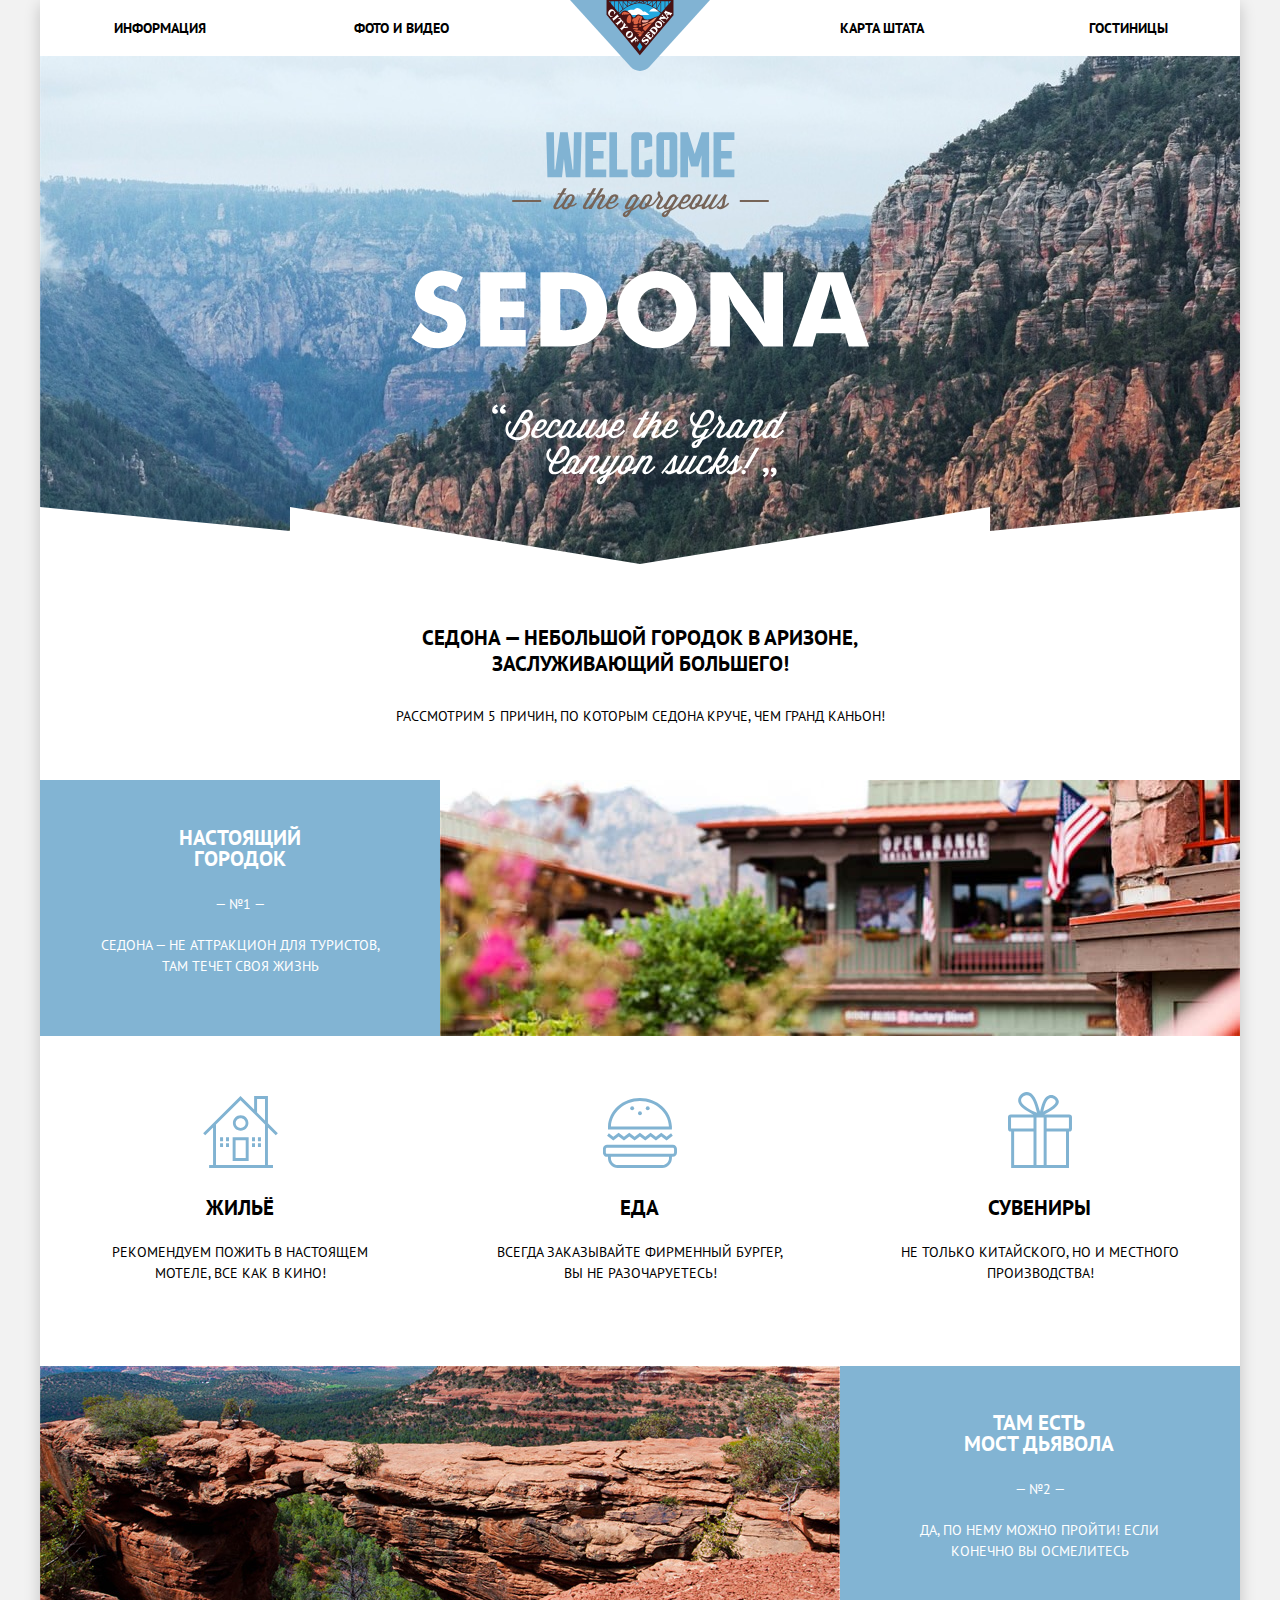
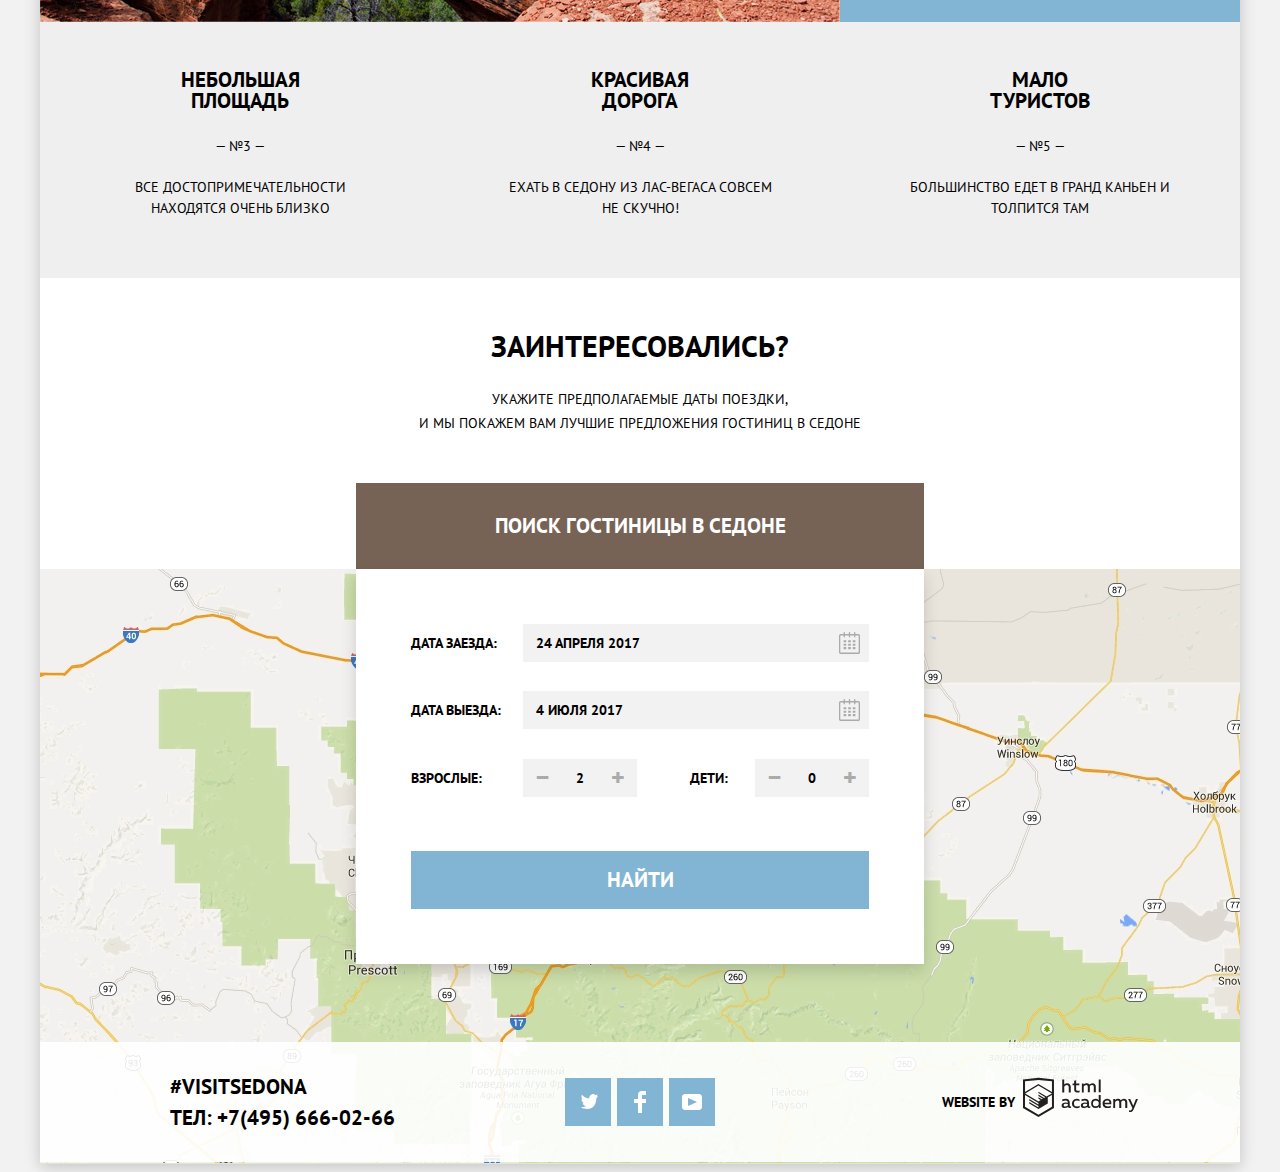
==== commit 1d23a84d: "Правки" ====
--- a/index.html
+++ b/index.html
@@ -1,198 +1,199 @@
 <!DOCTYPE html>
 <html lang ="ru">
- <head>
-   <meta charset="utf-8">
-   <title>HTML Academy: Седона</title>
-   <link href="https://fonts.googleapis.com/css?family=PT+Sans:400,700&subset=cyrillic" rel="stylesheet">
-   <link href="css/normalize.css" rel="stylesheet">
-   <link href="css/style-min.css" rel="stylesheet">
- </head>
- <body>
-  <div class="container">
-   <header class="main-header">
-	  <a class="header-logo">
-	   <img class="logo" src="img/logo-sedona.svg" alt="Sedona" width="140" height="72"> </a>
-   <nav>
-    <ul class="site-navigation">
-	  <li>
-        <a class="nav-link" href="#">Информация</a>
-      </li>
-      <li>
-        <a class="nav-link" href="#">Фото и видео</a>
-      </li>
-      <li>
-        <a class="nav-link" href="#">Карта штата</a>
-      </li>
-      <li>
-        <a class="nav-link" href="catalog.html">Гостиницы</a>
-      </li>
-    </ul>
-   </nav>	    
-   </header>
-   <main class="main-container">
-	<h1 class="visually-hidden">Проект Седона</h1>
-    <section class="intro">
-		<h2 class="visually-hidden">Добро пожаловать в Седону</h2>
-	  <img class="top-image" src="img/welcome.svg" width="459" height="353" alt="Добро пожаловать в Седону">
-    </section>
-  <section class="description">
-	<h2 class="visually-hidden">Описание Седоны</h2>
-      <div class="info-city">
-	   <div class="info">Седона — небольшой городок в Аризоне, заслуживающий большего!</div>
-	   <div class="info-text">Рассмотрим 5 причин, по которым Седона круче, чем гранд каньон!</div>
-    </div>	
-  </section>
-  <section class="cause-description">
-    <div class="cause">
-     <div class="description-one">
-      <div class="cause-title">Настоящий городок</div>
-      <div class="cause-text"> — №1 —</div>
-      <div class="cause-text">Седона — не аттракцион для туристов, там течет своя жизнь</div>
+  <head>
+    <meta charset="utf-8">
+    <title>HTML Academy: Седона</title>
+    <link href="https://fonts.googleapis.com/css?family=PT+Sans:400,700&subset=cyrillic" rel="stylesheet">
+    <link href="css/normalize.css" rel="stylesheet">
+    <link href="css/style-min.css" rel="stylesheet">
+  </head>
+  <body>
+    <div class="container">
+      <header class="main-header">
+        <a class="header-logo">
+        <img class="logo" src="img/logo-sedona.svg" alt="Sedona" width="140" height="72"> </a>
+        <nav>
+          <ul class="site-navigation">
+            <li>
+              <a class="nav-link" href="#">Информация</a>
+            </li>
+            <li>
+              <a class="nav-link" href="#">Фото и видео</a>
+            </li>
+            <li>
+              <a class="nav-link" href="#">Карта штата</a>
+            </li>
+            <li>
+              <a class="nav-link" href="catalog.html">Гостиницы</a>
+            </li>
+          </ul>
+        </nav>
+      </header>
+      <main class="main-container">
+        <h1 class="visually-hidden">Проект Седона</h1>
+        <section class="intro">
+          <h2 class="visually-hidden">Добро пожаловать в Седону</h2>
+          <img class="top-image" src="img/welcome.svg" width="459" height="353" alt="Добро пожаловать в Седону">
+        </section>
+        <section class="description">
+          <h2 class="visually-hidden">Описание Седоны</h2>
+          <div class="info-city">
+            <div class="info">Седона — небольшой городок в Аризоне, заслуживающий большего!</div>
+            <div class="info-text">Рассмотрим 5 причин, по которым Седона круче, чем гранд каньон!</div>
+          </div>
+        </section>
+        <section class="cause-description">
+          <div class="cause">
+            <div class="description-one">
+              <div class="cause-title">Настоящий городок</div>
+              <div class="cause-text number"> — №1 —</div>
+              <div class="cause-text ">Седона — не аттракцион для туристов, там течет своя жизнь 
+			  </div>
+            </div>
+            <div class="feature-picture">
+              <img src="img/feature-picture.jpg" width="800" height="256" alt="Настоящий городок">
+            </div>
+          </div>
+        </section>
+        <section class="reason">
+          <div class="recommend-item housing">
+            <div class="recommend-title">Жильё</div>
+            <div class="recommend-text">Рекомендуем пожить в настоящем мотеле, все как в кино!</div>
+          </div>
+          <div class="recommend-item food">
+            <div class="recommend-title">Еда</div>
+            <div class="recommend-text">Всегда заказывайте фирменный бургер, вы не разочаруетесь!</div>
+          </div>
+          <div class="recommend-item souvenirs">
+            <div class="recommend-title">Сувениры</div>
+            <div class="recommend-text">Не только китайского, но и местного производства!</div>
+          </div>
+        </section>
+        <section class="cause-description">
+          <div class="cause">
+            <div class="feature-picture">
+              <img src="img/bridge.jpg" width="800" height="256" alt="Мост дьявола">
+            </div>
+            <div class="description-one">
+              <div class="cause-title">Там есть<br> мост дьявола</div>
+              <div class="cause-text number">— №2 — </div>
+              <div class="cause-text">Да, по нему можно пройти! Если конечно Вы осмелитесь
+              </div>
+            </div>
+          </div>
+        </section>
+        <section class="more-cause">
+          <div class="more-item-cause">
+            <div class="cause-title">Небольшая площадь</div>
+            <div class="cause-text number">— №3 —</div>
+            <div class="cause-text">Все достопримечательности находятся очень близко</div>
+          </div>
+          <div class="more-item-cause">
+            <div class="cause-title">Красивая дорога</div>
+            <div class="cause-text number">— №4 —</div>
+            <div class="cause-text">Ехать в Седону из Лас-Вегаса совсем не скучно!</div>
+          </div>
+          <div class="more-item-cause">
+            <div class="cause-title">Мало туристов</div>
+            <div class="cause-text number">— №5 —</div>
+            <div class="cause-text">Большинство едет в Гранд Каньен и толпится там</div>
+          </div>
+        </section>
+        <section class="interest-block">
+          <div class="interest-item">
+            <h3>
+              Заинтересовались?
+            </h3>
+            <p>
+              Укажите предполагаемые даты поездки, <br>
+              и мы покажем вам лучшие предложения гостиниц в Седоне
+            </p>
+            <button class="search-button" type="button"> Поиск гостиницы в Седоне</button>
+          </div>
+        </section>
+        <section class="map">
+          <h2 class="visually-hidden">Карта</h2>
+          <div class="map-img">
+            <iframe src="https://www.google.com/maps/embed?pb=!1m18!1m12!1m3!1d2810138.2245712434!2d-113.43820446759592!3d34.64416036767593!2m3!1f0!2f0!3f0!3m2!1i1024!2i768!4f13.1!3m3!1m2!1s0x872da132f942b00d%3A0x5548c523fa6c8efd!2z0KHQtdC00L7QvdCwLCDQkNGA0LjQt9C-0L3QsCwg0KHQqNCQ!5e0!3m2!1sru!2sru!4v1455817408105" width="1200" height="600" style="border:0" allowfullscreen></iframe>
+          </div>
+        </section>
+        <section class="form" id="modal">
+          <h2 class="visually-hidden">Форма поиска гостиницы</h2>
+          <form action="#" method="post">
+            <div class="form-wrap">
+              <div class="form-item">
+                <label class="form-title" for="datepicker-1">Дата заезда:</label>
+                <div class="form-input-wrap">
+                  <input class="form-input" type="text" name="arrival" id="datepicker-1" value="24 апреля 2017">
+                  <svg class="form-calendar-svg" xmlns="http://www.w3.org/2000/svg" width="21" height="22" viewBox="0 0 21 22" aria-label="Календарь">
+                    <path fill="#AAAAAA" d="M19.251 2.025h-2.845V.648c0-.381-.294-.689-.656-.689-.363 0-.656.308-.656.689v1.377h-3.938V.648c0-.381-.294-.689-.655-.689-.363 0-.657.308-.657.689v1.377H5.906V.648c0-.381-.294-.689-.656-.689-.363 0-.657.308-.657.689v1.377H1.75C.784 2.025 0 2.847 0 3.862v16.302C0 21.179.784 22 1.75 22h17.501c.966 0 1.749-.821 1.749-1.836V3.862c0-1.015-.783-1.837-1.749-1.837zm.437 18.139a.448.448 0 0 1-.437.459H1.75a.45.45 0 0 1-.438-.459V3.862a.45.45 0 0 1 .438-.459h2.844v1.378c0 .381.294.689.657.689.362 0 .656-.308.656-.689V3.403h3.938v1.378c0 .381.294.689.657.689.361 0 .655-.308.655-.689V3.403h3.938v1.378c0 .381.293.689.656.689.362 0 .656-.308.656-.689V3.403h2.845c.241 0 .437.206.437.459v16.302z"/>
+                    <path fill="#AAAAAA" d="M4.594 8.225h2.625v2.066H4.594zM4.594 11.668h2.625v2.067H4.594zM4.594 15.112h2.625v2.066H4.594zM9.188 15.112h2.625v2.066H9.188zM9.188 11.668h2.625v2.067H9.188zM9.188 8.225h2.625v2.066H9.188zM13.781 15.112h2.625v2.066h-2.625zM13.781 11.668h2.625v2.067h-2.625zM13.781 8.225h2.625v2.066h-2.625z"/>
+                  </svg>
+                </div>
+              </div>
+              <div class="form-item">
+                <label class="form-title" for="datepicker-2">Дата выезда:</label>
+                <div class="form-input-wrap">
+                  <input class="form-input" type="text" name="departure" id="datepicker-2" value="4 июля 2017">
+                  <svg class="form-calendar-svg" xmlns="http://www.w3.org/2000/svg" width="21" height="22" viewBox="0 0 21 22" aria-label="Календарь">
+                    <path fill="#AAAAAA" d="M19.251 2.025h-2.845V.648c0-.381-.294-.689-.656-.689-.363 0-.656.308-.656.689v1.377h-3.938V.648c0-.381-.294-.689-.655-.689-.363 0-.657.308-.657.689v1.377H5.906V.648c0-.381-.294-.689-.656-.689-.363 0-.657.308-.657.689v1.377H1.75C.784 2.025 0 2.847 0 3.862v16.302C0 21.179.784 22 1.75 22h17.501c.966 0 1.749-.821 1.749-1.836V3.862c0-1.015-.783-1.837-1.749-1.837zm.437 18.139a.448.448 0 0 1-.437.459H1.75a.45.45 0 0 1-.438-.459V3.862a.45.45 0 0 1 .438-.459h2.844v1.378c0 .381.294.689.657.689.362 0 .656-.308.656-.689V3.403h3.938v1.378c0 .381.294.689.657.689.361 0 .655-.308.655-.689V3.403h3.938v1.378c0 .381.293.689.656.689.362 0 .656-.308.656-.689V3.403h2.845c.241 0 .437.206.437.459v16.302z"/>
+                    <path fill="#AAAAAA" d="M4.594 8.225h2.625v2.066H4.594zM4.594 11.668h2.625v2.067H4.594zM4.594 15.112h2.625v2.066H4.594zM9.188 15.112h2.625v2.066H9.188zM9.188 11.668h2.625v2.067H9.188zM9.188 8.225h2.625v2.066H9.188zM13.781 15.112h2.625v2.066h-2.625zM13.781 11.668h2.625v2.067h-2.625zM13.781 8.225h2.625v2.066h-2.625z"/>
+                  </svg>
+                </div>
+              </div>
+              <div class="form-item">
+                <label class="form-title" for="adult">Взрослые:</label>
+                <div class="form-wrap-short">
+                  <button class="quantity-adult-minus" type="button"> – </button>
+                  <input class="form-input-short quantity-num-adult" type="number" name="adult" id="adult" value="2">
+                  <button class="quantity-adult-plus" type="button"> + </button>
+                </div>
+                <label class="form-title-last" for="children">Дети:</label>
+                <div class="form-wrap-short">
+                  <button class="quantity-child-minus" type="button"> – </button>
+                  <input class="form-input-short quantity-num-child" type="number" name="children" id="children" value="0">
+                  <button class="quantity-child-plus" type="button"> + </button>
+                </div>
+              </div>
+              <div class="form-item">
+                <button class="form-submit" type="submit">Найти</button>
+              </div>
+            </div>
+          </form>
+        </section>
+      </main>
+      <footer class="footer main-footer">
+        <div class="footer-link">
+          <div class="footer-wrap"></div>
+          <div class="footer-contacts">
+            <p class="footer-text">#VISITSEDONA</p>
+            <p class="footer-text">Тел: 
+              <a class="footer-tel" href="tel:+74956660266"> +7(495) 666-02-66</a>
+            </p>
+          </div>
+          <div class="footer-social">
+            <a class="footer-social-link twitter" href="#" aria-label="Twitter">
+              <p class="visually-hidden">Twitter</p>
+            </a>
+            <a class="footer-social-link facebook" href="https://facebook.com" aria-label="Facebook">
+              <p class="visually-hidden">Facebook</p>
+            </a>
+            <a class="footer-social-link youtube" href="https://youtube.com" aria-label="Youtube">
+              <p class="visually-hidden">Youtube</p>
+            </a>
+          </div>
+          <div class="footer-copyright">
+            <div class="footer-copyright-text">Website by</div>
+            <a class="footer-copyright-link" href="https://htmlacademy.ru/intensive/htmlcss" aria-label="HTML Academy">
+              <svg xmlns="http://www.w3.org/2000/svg" width="115" height="41" viewBox="0 0 108.08 36.85">
+                <title>logo-htmlacademy-small1</title>
+                <path d="M44.61,26.88a2,2,0,0,0,.55-0.1v1.33a3.25,3.25,0,0,1-1.18.21,1.67,1.67,0,0,1-1.67-1,4.84,4.84,0,0,1-3.14,1.08c-1.51,0-2.91-.83-2.91-2.55,0-2.13,2-2.79,3.71-2.79a11.08,11.08,0,0,1,2.17.25v-0.3c0-1-.76-1.77-2.19-1.77a7.42,7.42,0,0,0-3,.64v-1.7a10.21,10.21,0,0,1,3.19-.55c2.36,0,3.81,1.12,3.81,3.65v3a0.54,0.54,0,0,0,.49.59h0.17Zm-6.44-1.13A1.35,1.35,0,0,0,39.63,27h0.11a3.39,3.39,0,0,0,2.41-1V24.58a9.72,9.72,0,0,0-1.81-.21c-1,0-2.16.33-2.16,1.38h0Zm12.36-6.11a5,5,0,0,1,2.57.64V22a4.08,4.08,0,0,0-2.3-.7,2.75,2.75,0,1,0,0,5.49,5,5,0,0,0,2.43-.64v1.71a6.27,6.27,0,0,1-2.76.57A4.21,4.21,0,0,1,46,24.51q0-.21,0-0.41a4.32,4.32,0,0,1,4.18-4.46h0.38Zm12.17,7.24a2,2,0,0,0,.55-0.1v1.33a3.25,3.25,0,0,1-1.18.21,1.67,1.67,0,0,1-1.67-1,4.84,4.84,0,0,1-3.14,1.08c-1.51,0-2.91-.83-2.91-2.55,0-2.13,2-2.79,3.71-2.79a11.08,11.08,0,0,1,2.17.25v-0.3c0-1-.76-1.77-2.19-1.77a7.42,7.42,0,0,0-3,.64v-1.7a10.21,10.21,0,0,1,3.19-.55c2.36,0,3.81,1.12,3.81,3.65v3a0.54,0.54,0,0,0,.49.59h0.17Zm-6.44-1.13A1.35,1.35,0,0,0,57.73,27h0.11a3.39,3.39,0,0,0,2.41-1V24.58a9.72,9.72,0,0,0-1.81-.21c-1.06,0-2.16.33-2.16,1.38h0ZM73,16V28.2H71.35V26.88a3.88,3.88,0,0,1-3.19,1.54,4.4,4.4,0,0,1,0-8.78,3.81,3.81,0,0,1,3,1.3V16H73Zm-4.53,5.22a2.76,2.76,0,1,0,0,5.52A2.86,2.86,0,0,0,71.15,25V23A2.91,2.91,0,0,0,68.49,21.27ZM79,19.64c3.31,0,4.46,2.68,3.92,5.09H76.7c0.21,1.5,1.67,2.11,3.19,2.11a6.11,6.11,0,0,0,2.64-.59v1.6a7.14,7.14,0,0,1-3,.57C77,28.42,74.78,27,74.78,24a4.18,4.18,0,0,1,4-4.39H79Zm0.09,1.54a2.28,2.28,0,0,0-2.44,2.1v0.06H81.3A2,2,0,0,0,79.13,21.18Zm5.73,7V19.87h1.65v1a3.81,3.81,0,0,1,2.78-1.27A2.86,2.86,0,0,1,91.89,21a4.12,4.12,0,0,1,2.91-1.33A3.06,3.06,0,0,1,98,23V28.2h-1.9V23.05a1.59,1.59,0,0,0-1.42-1.75H94.42a2.8,2.8,0,0,0-2.07,1.12V28.2h-1.9V23.05A1.59,1.59,0,0,0,89,21.31H88.8a3,3,0,0,0-2.21,1.29v5.63H84.86Zm21.31-8.33h1.9l-3.91,9.46c-0.9,2.17-2.09,2.86-3.35,2.86a4.76,4.76,0,0,1-1.1-.14V30.46a2.86,2.86,0,0,0,.85.12c0.9,0,1.58-.64,2.07-1.9l0.17-.42-4-8.4h2l2.86,6.29ZM38.73,1.46V6.22a3.81,3.81,0,0,1,2.7-1.14,3.25,3.25,0,0,1,3.44,3.4v5.15H43V8.72a1.81,1.81,0,0,0-1.61-2h-0.3a2.93,2.93,0,0,0-2.32,1.39v5.52h-1.9V1.46h1.9ZM49.94,2.31v3h3V6.91h-3v3.81c0,1.1.5,1.46,1.58,1.46a4.49,4.49,0,0,0,1.69-.33v1.6A6.8,6.8,0,0,1,51,13.8a2.55,2.55,0,0,1-2.86-2.74V6.89H46.58V5.26h1.5V2.74Zm5.4,11.31V5.28H57v1A3.81,3.81,0,0,1,59.77,5a2.86,2.86,0,0,1,2.6,1.33A4.12,4.12,0,0,1,65.28,5,3.06,3.06,0,0,1,68.44,8.4v5.21h-1.9V8.46a1.59,1.59,0,0,0-1.42-1.75H64.89a2.8,2.8,0,0,0-2.07,1.12v5.78h-1.9V8.46A1.59,1.59,0,0,0,59.5,6.71H59.27A3,3,0,0,0,57.06,8v5.63H55.34ZM71.17,1.45H73V13.6H71.17V1.45ZM14.71,0H14.55L0,1.54V28.21l14.55,8.66,14.55-8.66V1.54Zm12.5,27.1L14.55,34.64,1.9,27.12V16.18l12.59,7.5V25L5.86,19.9v1.31l8.68,5.21v1.39L5.87,22.65V24l8.68,5.21,8.75-5.24V18.31L27.2,16V27.12Zm0-12.53-3.48,2-1.6,1L14.51,13v1.31L21,18.23H21l-0.14.09-1,.54-5.37-3.2V17l4.24,2.52-1,.67-3.2-1.9v1.31l2.1,1.24L14.5,22.1,2,14.65,14.51,7.11Zm0-1.32L14.49,5.76,1.91,13.25v-10L14.56,1.92,27.21,3.25v10h0Z" transform="translate(0 -0.02)" fill="#231f20"></path>
+              </svg>
+            </a>
+          </div>
+        </div>
+      </footer>
     </div>
-   <div class="feature-picture">
-   <img src="img/feature-picture.jpg" width="800" height="256" alt="Настоящий городок">
-   </div>	
-   </div>	
-  </section>
-  <section class="reason">
-     <div class="recommend-item housing">
-       <div class="recommend-title">Жильё</div>
-       <div class="recommend-text">Рекомендуем пожить в настоящем мотеле, все как в кино!</div>
-     </div>
-	 <div class="recommend-item food">
-		<div class="recommend-title">Еда</div>
-		<div class="recommend-text">Всегда заказывайте фирменный бургер, вы не разочаруетесь!</div>
-	</div>
-		<div class="recommend-item souvenirs">
-		<div class="recommend-title">Сувениры</div>
-		<div class="recommend-text">Не только китайского, но и местного производства!</div>
-	</div>
-	</section>
-	<section class="cause-description">
-	<div class="cause">
-		<div class="feature-picture">
-			<img src="img/bridge.jpg" width="800" height="256" alt="Мост дьявола">
-		</div>
-		<div class="description-one">
-			<div class="cause-title">Там есть<br> мост дьявола</div>
-				<div class="cause-text">— №2 — </div>
-				<div class="cause-text">Да, по нему можно пройти! Если конечно Вы осмелитесь</div>
-		</div>
-	</div>
-	</section>
-	<section class="more-cause">
-		<div class="more-item-cause">
-		  <div class="cause-title">Небольшая площадь</div>
-		  <div class="cause-text">— №3 —</div>
-		  <div class="cause-text">Все достопримечательности находятся очень близко</div>
-		</div>	
-		 <div class="more-item-cause">
-     		<div class="cause-title">Красивая дорога</div>
-				 <div class="cause-text">— №4 —</div>
-				 <div class="cause-text">Ехать в Седону из Лас-Вегаса совсем не скучно!</div>
-			</div>
-			 <div class="more-item-cause">	
-				<div class="cause-title">Мало туристов</div>
-				<div class="cause-text">— №5 —</div>
-				<div class="cause-text">Большинство едет в Гранд Каньен <br>и толпится там</div>
-			 </div>	
-		  </section>
-		<section class="interest-block">
-			<div class="interest-item">
-			 <h3>
-				Заинтересовались?
-			 </h3>
-			<p>
-				Укажите предполагаемые даты поездки, <br>
-				и мы покажем вам лучшие предложения гостиниц в Седоне
-			</p>
-			<button class="search-button" type="button"> Поиск гостиницы в Седоне</button>
-		</div>
-		</section>
-		<section class="map">  
-			<h2 class="visually-hidden">Карта</h2>  
-		 <div class="map-img">
-			<iframe src="https://www.google.com/maps/embed?pb=!1m18!1m12!1m3!1d2810138.2245712434!2d-113.43820446759592!3d34.64416036767593!2m3!1f0!2f0!3f0!3m2!1i1024!2i768!4f13.1!3m3!1m2!1s0x872da132f942b00d%3A0x5548c523fa6c8efd!2z0KHQtdC00L7QvdCwLCDQkNGA0LjQt9C-0L3QsCwg0KHQqNCQ!5e0!3m2!1sru!2sru!4v1455817408105" width="1200" height="600" style="border:0" allowfullscreen></iframe>
-		 </div>		
-		</section>
-		<section class="form" id="modal">
-			<h2 class="visually-hidden">Форма поиска гостиницы</h2>
-			<form action="#" method="post">
-				<div class="form-wrap">
-					<div class="form-item">
-						<label class="form-title" for="datepicker-1">Дата заезда:</label>
-						<div class="form-input-wrap">
-							<input class="form-input" type="text" name="arrival" id="datepicker-1" value="24 апреля 2017">
-							<svg class="form-calendar-svg" xmlns="http://www.w3.org/2000/svg" width="21" height="22" viewBox="0 0 21 22" aria-label="Календарь">
-								<path fill="#AAAAAA" d="M19.251 2.025h-2.845V.648c0-.381-.294-.689-.656-.689-.363 0-.656.308-.656.689v1.377h-3.938V.648c0-.381-.294-.689-.655-.689-.363 0-.657.308-.657.689v1.377H5.906V.648c0-.381-.294-.689-.656-.689-.363 0-.657.308-.657.689v1.377H1.75C.784 2.025 0 2.847 0 3.862v16.302C0 21.179.784 22 1.75 22h17.501c.966 0 1.749-.821 1.749-1.836V3.862c0-1.015-.783-1.837-1.749-1.837zm.437 18.139a.448.448 0 0 1-.437.459H1.75a.45.45 0 0 1-.438-.459V3.862a.45.45 0 0 1 .438-.459h2.844v1.378c0 .381.294.689.657.689.362 0 .656-.308.656-.689V3.403h3.938v1.378c0 .381.294.689.657.689.361 0 .655-.308.655-.689V3.403h3.938v1.378c0 .381.293.689.656.689.362 0 .656-.308.656-.689V3.403h2.845c.241 0 .437.206.437.459v16.302z"/>
-								<path fill="#AAAAAA" d="M4.594 8.225h2.625v2.066H4.594zM4.594 11.668h2.625v2.067H4.594zM4.594 15.112h2.625v2.066H4.594zM9.188 15.112h2.625v2.066H9.188zM9.188 11.668h2.625v2.067H9.188zM9.188 8.225h2.625v2.066H9.188zM13.781 15.112h2.625v2.066h-2.625zM13.781 11.668h2.625v2.067h-2.625zM13.781 8.225h2.625v2.066h-2.625z"/>
-							</svg>
-						</div>
-					</div>
-					
-					<div class="form-item">
-						<label class="form-title" for="datepicker-2">Дата выезда:</label>
-						<div class="form-input-wrap">
-							<input class="form-input" type="text" name="departure" id="datepicker-2" value="4 июля 2017">
-							<svg class="form-calendar-svg" xmlns="http://www.w3.org/2000/svg" width="21" height="22" viewBox="0 0 21 22" aria-label="Календарь">
-								<path fill="#AAAAAA" d="M19.251 2.025h-2.845V.648c0-.381-.294-.689-.656-.689-.363 0-.656.308-.656.689v1.377h-3.938V.648c0-.381-.294-.689-.655-.689-.363 0-.657.308-.657.689v1.377H5.906V.648c0-.381-.294-.689-.656-.689-.363 0-.657.308-.657.689v1.377H1.75C.784 2.025 0 2.847 0 3.862v16.302C0 21.179.784 22 1.75 22h17.501c.966 0 1.749-.821 1.749-1.836V3.862c0-1.015-.783-1.837-1.749-1.837zm.437 18.139a.448.448 0 0 1-.437.459H1.75a.45.45 0 0 1-.438-.459V3.862a.45.45 0 0 1 .438-.459h2.844v1.378c0 .381.294.689.657.689.362 0 .656-.308.656-.689V3.403h3.938v1.378c0 .381.294.689.657.689.361 0 .655-.308.655-.689V3.403h3.938v1.378c0 .381.293.689.656.689.362 0 .656-.308.656-.689V3.403h2.845c.241 0 .437.206.437.459v16.302z"/>
-								<path fill="#AAAAAA" d="M4.594 8.225h2.625v2.066H4.594zM4.594 11.668h2.625v2.067H4.594zM4.594 15.112h2.625v2.066H4.594zM9.188 15.112h2.625v2.066H9.188zM9.188 11.668h2.625v2.067H9.188zM9.188 8.225h2.625v2.066H9.188zM13.781 15.112h2.625v2.066h-2.625zM13.781 11.668h2.625v2.067h-2.625zM13.781 8.225h2.625v2.066h-2.625z"/>
-							</svg>								
-						</div>
-					</div>
-					
-					<div class="form-item">
-						<label class="form-title" for="adult">Взрослые:</label>
-						<div class="form-wrap-short">
-		  <button class="quantity-adult-minus" type="button"> – </button>
-							<input class="form-input-short quantity-num-adult" type="number" name="adult" id="adult" value="2">
-		  <button class="quantity-adult-plus" type="button"> + </button>
-						</div>
-						<label class="form-title-last" for="children">Дети:</label>
-						<div class="form-wrap-short">
-							<button class="quantity-child-minus" type="button"> – </button>
-							<input class="form-input-short quantity-num-child" type="number" name="children" id="children" value="0">
-							<button class="quantity-child-plus" type="button"> + </button>
-						</div>
-					</div>
-					
-					<div class="form-item">
-						<button class="form-submit" type="submit">Найти</button>
-					</div>
-				</div>	
-			</form>
-		</section>
-	</main>
-	<footer class="footer main-footer">
-	<div class="footer-link">
-		<div class="footer-wrap"></div>
-		<div class="footer-contacts">
-			<p class="footer-text">#VISITSEDONA</a>
-	        <p class="footer-text">Тел: 
-				<a class="footer-tel" href="tel:+74956660266"> +7(495) 666-02-66</a>
-	        </p>	
-		</div>
-	<div class="footer-social">
-	  <a class="footer-social-link twitter" href="#" aria-label="Twitter">
-		<p class="visually-hidden">Twitter</p>
-	 </a>
-	  <a class="footer-social-link facebook" href="https://facebook.com" aria-label="Facebook">
-		<p class="visually-hidden">Facebook</p>
-	</a>
-	  <a class="footer-social-link youtube" href="https://youtube.com" aria-label="Youtube">
-		<p class="visually-hidden">Youtube</p>
-	</a>
-	</div>
-	<div class="footer-copyright">
-		<div class="footer-copyright-text">Website by</div>
-	 <a class="footer-copyright-link" href="https://htmlacademy.ru/intensive/htmlcss" aria-label="HTML Academy">
-		<svg xmlns="http://www.w3.org/2000/svg" width="115" height="41" viewBox="0 0 108.08 36.85"><title>logo-htmlacademy-small1</title><path d="M44.61,26.88a2,2,0,0,0,.55-0.1v1.33a3.25,3.25,0,0,1-1.18.21,1.67,1.67,0,0,1-1.67-1,4.84,4.84,0,0,1-3.14,1.08c-1.51,0-2.91-.83-2.91-2.55,0-2.13,2-2.79,3.71-2.79a11.08,11.08,0,0,1,2.17.25v-0.3c0-1-.76-1.77-2.19-1.77a7.42,7.42,0,0,0-3,.64v-1.7a10.21,10.21,0,0,1,3.19-.55c2.36,0,3.81,1.12,3.81,3.65v3a0.54,0.54,0,0,0,.49.59h0.17Zm-6.44-1.13A1.35,1.35,0,0,0,39.63,27h0.11a3.39,3.39,0,0,0,2.41-1V24.58a9.72,9.72,0,0,0-1.81-.21c-1,0-2.16.33-2.16,1.38h0Zm12.36-6.11a5,5,0,0,1,2.57.64V22a4.08,4.08,0,0,0-2.3-.7,2.75,2.75,0,1,0,0,5.49,5,5,0,0,0,2.43-.64v1.71a6.27,6.27,0,0,1-2.76.57A4.21,4.21,0,0,1,46,24.51q0-.21,0-0.41a4.32,4.32,0,0,1,4.18-4.46h0.38Zm12.17,7.24a2,2,0,0,0,.55-0.1v1.33a3.25,3.25,0,0,1-1.18.21,1.67,1.67,0,0,1-1.67-1,4.84,4.84,0,0,1-3.14,1.08c-1.51,0-2.91-.83-2.91-2.55,0-2.13,2-2.79,3.71-2.79a11.08,11.08,0,0,1,2.17.25v-0.3c0-1-.76-1.77-2.19-1.77a7.42,7.42,0,0,0-3,.64v-1.7a10.21,10.21,0,0,1,3.19-.55c2.36,0,3.81,1.12,3.81,3.65v3a0.54,0.54,0,0,0,.49.59h0.17Zm-6.44-1.13A1.35,1.35,0,0,0,57.73,27h0.11a3.39,3.39,0,0,0,2.41-1V24.58a9.72,9.72,0,0,0-1.81-.21c-1.06,0-2.16.33-2.16,1.38h0ZM73,16V28.2H71.35V26.88a3.88,3.88,0,0,1-3.19,1.54,4.4,4.4,0,0,1,0-8.78,3.81,3.81,0,0,1,3,1.3V16H73Zm-4.53,5.22a2.76,2.76,0,1,0,0,5.52A2.86,2.86,0,0,0,71.15,25V23A2.91,2.91,0,0,0,68.49,21.27ZM79,19.64c3.31,0,4.46,2.68,3.92,5.09H76.7c0.21,1.5,1.67,2.11,3.19,2.11a6.11,6.11,0,0,0,2.64-.59v1.6a7.14,7.14,0,0,1-3,.57C77,28.42,74.78,27,74.78,24a4.18,4.18,0,0,1,4-4.39H79Zm0.09,1.54a2.28,2.28,0,0,0-2.44,2.1v0.06H81.3A2,2,0,0,0,79.13,21.18Zm5.73,7V19.87h1.65v1a3.81,3.81,0,0,1,2.78-1.27A2.86,2.86,0,0,1,91.89,21a4.12,4.12,0,0,1,2.91-1.33A3.06,3.06,0,0,1,98,23V28.2h-1.9V23.05a1.59,1.59,0,0,0-1.42-1.75H94.42a2.8,2.8,0,0,0-2.07,1.12V28.2h-1.9V23.05A1.59,1.59,0,0,0,89,21.31H88.8a3,3,0,0,0-2.21,1.29v5.63H84.86Zm21.31-8.33h1.9l-3.91,9.46c-0.9,2.17-2.09,2.86-3.35,2.86a4.76,4.76,0,0,1-1.1-.14V30.46a2.86,2.86,0,0,0,.85.12c0.9,0,1.58-.64,2.07-1.9l0.17-.42-4-8.4h2l2.86,6.29ZM38.73,1.46V6.22a3.81,3.81,0,0,1,2.7-1.14,3.25,3.25,0,0,1,3.44,3.4v5.15H43V8.72a1.81,1.81,0,0,0-1.61-2h-0.3a2.93,2.93,0,0,0-2.32,1.39v5.52h-1.9V1.46h1.9ZM49.94,2.31v3h3V6.91h-3v3.81c0,1.1.5,1.46,1.58,1.46a4.49,4.49,0,0,0,1.69-.33v1.6A6.8,6.8,0,0,1,51,13.8a2.55,2.55,0,0,1-2.86-2.74V6.89H46.58V5.26h1.5V2.74Zm5.4,11.31V5.28H57v1A3.81,3.81,0,0,1,59.77,5a2.86,2.86,0,0,1,2.6,1.33A4.12,4.12,0,0,1,65.28,5,3.06,3.06,0,0,1,68.44,8.4v5.21h-1.9V8.46a1.59,1.59,0,0,0-1.42-1.75H64.89a2.8,2.8,0,0,0-2.07,1.12v5.78h-1.9V8.46A1.59,1.59,0,0,0,59.5,6.71H59.27A3,3,0,0,0,57.06,8v5.63H55.34ZM71.17,1.45H73V13.6H71.17V1.45ZM14.71,0H14.55L0,1.54V28.21l14.55,8.66,14.55-8.66V1.54Zm12.5,27.1L14.55,34.64,1.9,27.12V16.18l12.59,7.5V25L5.86,19.9v1.31l8.68,5.21v1.39L5.87,22.65V24l8.68,5.21,8.75-5.24V18.31L27.2,16V27.12Zm0-12.53-3.48,2-1.6,1L14.51,13v1.31L21,18.23H21l-0.14.09-1,.54-5.37-3.2V17l4.24,2.52-1,.67-3.2-1.9v1.31l2.1,1.24L14.5,22.1,2,14.65,14.51,7.11Zm0-1.32L14.49,5.76,1.91,13.25v-10L14.56,1.92,27.21,3.25v10h0Z" transform="translate(0 -0.02)" fill="#231f20"></path>
-         </svg>
-	</a>
-	</div>
-   </div>	
- </footer>
-</div>	
-  <script src="js/script-min.js"></script>
- </body>
+    <script src="js/script-min.js"></script>
+  </body>
 </html>--- a/css/style-min.css
+++ b/css/style-min.css
@@ -1 +1 @@
-html,body{width:100%;height:100%}body{margin:0;padding:0;font-family:"pt sans","arial",sans-serif;text-transform:uppercase;background-color:#f2f2f2;font-size:14px;line-height:26px;font-weight:bold;overflow-x:hidden}ul{padding:0}h2{font-weight:bold;font-size:21px}header,main,footer{width:1200px;margin:0 auto}a{color:#000;text-decoration:none}img{max-width:100%;height:auto;margin:0;padding:0}.visually-hidden{position:absolute;clip:rect(0 0 0 0);width:1px;height:1px;margin:-1px;border:0;padding:0;white-space:nowrap;-webkit-clip-path:inset(100%);clip-path:inset(100%);overflow:hidden}section{display:flex;width:1200px}.container{position:relative;width:1200px;margin-left:auto;margin-right:auto;background-color:#fff;-webkit-box-shadow:0 0 15px rgba(0,0,0,0.5);box-shadow:0 5px 15px 0 rgba(0,1,1,0.2)}.button{display:inline-block;vertical-align:top;font:inherit;text-align:center;vertical-align:middle;text-transform:uppercase;border:none;padding:0}.main-header{position:relative;width:1200px;min-height:56px;font-weight:bold}.header{position:relative;min-height:56px;width:1200px;font-weight:bold}.header-logo{position:absolute;z-index:2;left:50%;margin-left:-70px}.site-navigation{position:absolute;z-index:1;display:flex;width:1200px;background-color:white;margin:0}.site-navigation li{display:flex;justify-content:center;align-items:center;width:239px;height:56px}li:nth-child(2){margin-right:auto}.site-navigation li a{font-weight:bold;line-height:26px}li:last-child .nav-link{margin-left:15px}li:nth-child(2) .nav-link{margin-left:5px}.hotel-state{color:#766357}.site-navigation li a:hover{color:#81b3d2}.site-navigation li a:focus{color:#cacaca}main{background-color:#fff}.main-container{position:relative;width:1200px}.intro{background-color:#82b4d3;background-image:url("../img/intro-mask.svg"),url("../img/background-photo.jpg");background-position:bottom center,top center;background-repeat:no-repeat,no-repeat;text-align:center;line-height:0}.top-image{margin-top:76px;margin-bottom:79px;margin-left:371px}.description{display:flex;box-sizing:border-box;min-height:216px;padding-left:350px;padding-right:350px;padding-top:61px;padding-bottom:56px;background-color:white}.info-city{display:flex;flex-direction:column;justify-content:space-between;width:100%;min-height:99px}.info{font-size:21px;font-weight:700;line-height:26px;text-align:center;margin:0;font-family:"pt sans","arial",sans-serif;font-stretch:normal;letter-spacing:normal}.info-text{font-size:14px;line-height:1.15;font-weight:normal;font-family:"pt sans","arial",sans-serif;text-align:center;margin:0}.cause{display:flex;min-height:256px;background-color:#82b4d3;color:white}.description-one{display:flex;flex-direction:column;justify-content:space-between;box-sizing:border-box;width:400px;min-height:256px;padding-top:47px;padding-bottom:59px;padding-left:60px;padding-right:60px;text-align:center}.cause-description .feature-picture + .description-one{box-sizing:border-box;width:400px;min-height:256px;padding-top:46px;padding-bottom:60px;padding-left:48px;padding-right:49px}.cause-title{width:55%;align-self:center;font-size:21px;font-weight:700;line-height:21px}.cause-text{line-height:21px;font-weight:normal}.feature-picture{line-height:0;display:flex;background-color:#81b3d2;width:800px;left:0;top:0;box-sizing:border-box;min-height:256px}.reason{display:flex;flex-wrap:wrap;width:1200px;min-height:330px;text-align:center;background-color:white}.recommend-item{display:flex;flex-direction:column;justify-content:space-between;box-sizing:border-box;width:400px;min-height:330px;padding-top:161px;padding-bottom:82px;padding-left:56px;padding-right:56px;text-align:center}.housing{background-image:url("../img/icon-1.svg");background-position:center top 60px;background-repeat:no-repeat}.food{background-image:url("../img/icon-3.svg");background-position:center top 62px;background-repeat:no-repeat}.souvenirs{background-image:url("../img/icon-2.svg");background-position:center top 56px;background-repeat:no-repeat}.recommend-title{width:55%;align-self:center;font-size:21px;font-weight:700;line-height:21px}.recommend-text{line-height:21px;font-weight:normal}.recommend-img{line-height:0}.more-title{width:55%;align-self:center;font-size:21px;font-weight:700;line-height:21px;text-align:center}.more-cause{display:flex;flex-wrap:wrap;width:1200px;min-height:256px;text-align:center;color:black;background-color:#efefef}.more-item-cause{display:flex;flex-grow:1;flex-direction:column;justify-content:space-between;align-items:center;box-sizing:border-box;width:400px;min-height:256px;padding-top:47px;padding-bottom:59px;padding-left:60px;padding-right:60px}.more-item-cause .more-text{width:262px;line-height:21px;font-weight:normal;margin:0;font-family:"pt sans","arial",sans-serif;font-size:14px}.interest-block{display:flex;box-sizing:border-box;min-height:291px;padding-top:51px;padding-left:316px;padding-right:316px;background-color:white}.interest-item{display:flex;flex-direction:column;align-items:center;min-height:240px;text-align:center}.interest-item h3{font-size:30px;font-weight:bold;margin-bottom:24px;font-size:30px;font-weight:700;line-height:34px;margin-top:0}.interest-item p{line-height:24px;font-weight:normal;margin:0}.search-button{width:568px;height:86px;border:none;align-self:center;margin-top:auto;font-size:21px;font-weight:bold;text-transform:uppercase;color:white;background-color:#776356;cursor:pointer;margin-top:48px;padding:0}.search-button:hover{background-color:#604e43}.search-button:focus{background-color:#503e33;color:rgba(255,255,255,0.3)}.map{position:relative}.map iframe{background:#dfe7cd;background-image:url(../img/map.png);background-repeat:no-repeat;width:1200px;height:595px;border:0}.search-hotel-modal{position:absolute;box-sizing:border-box;left:50%;width:568px;margin-left:-285px;background-color:white;padding:47px 55px;padding-bottom:54px;box-shadow:-15px 15px 20px-15px rgba(0,1,1,0.2),15px 15px 20px-15px rgba(0,1,1,0.2)}.search-hotel-hidden{display:none}.search-hotel-popup{-moz-animation-name:move-down;-webkit-animation-name:move-down;animation-name:move-down;-moz-animation-duration:1s;-webkit-animation-duration:1s;animation-duration:1s}.search-hotel-modal label,.search-hotel-input{font-size:14px;font-weight:bold;line-height:26px;color:#000;text-transform:inherit}.search-hotel-input{border:0;background-color:#f2f2f2}.search-hotel-input:hover{background-color:#ebebeb;outline:0}.search-hotel-input:focus{background-color:#fff;outline:2px solid #e5e5e5}.input-date-row{margin-top:5px;display:flex;align-items:center;position:relative}.input-date-row:first-child{margin-bottom:30px;margin-top:9px}.input-date-row label{margin-right:16px;margin-top:7px;margin-left:3px}.date-input{box-sizing:border-box;padding-top:8px;padding-bottom:6px;padding-left:18px;flex-grow:1;height:39px}.date-input::-webkit-input-placeholder{font-size:14px;font-weight:bold;line-height:26px;color:#000;text-transform:uppercase}.date-input:-ms-input-placeholder{font-size:14px;font-weight:bold;line-height:26px;color:#000;text-transform:uppercase}.date-input::-ms-input-placeholder{font-size:14px;font-weight:bold;line-height:26px;color:#000;text-transform:uppercase}.date-input:-moz-placeholder{font-size:14px;font-weight:bold;line-height:26px;color:#000;text-transform:uppercase;opacity:1}.date-input::-moz-placeholder{font-size:14px;font-weight:bold;line-height:26px;color:#000;opacity:1;text-transform:uppercase}.date-input::placeholder{font-size:14px;font-weight:bold;line-height:26px;color:#000;text-transform:uppercase}.search-hotel-btn-calendar{position:absolute;right:1px;top:8px;border:0;background-color:transparent;outline:0;cursor:pointer}.search-hotel-btn-calendar:hover svg,.search-hotel-btn-calendar:focus svg{fill:#000}.search-hotel-btn-calendar:active svg{fill:#81b3d2}.search-hotel-person-amount{display:flex;flex-direction:row;justify-content:space-between;margin-top:28px;flex-wrap:wrap}.input-amount-col{display:inline-flex;margin-left:30px;align-items:center}.input-amount-row label{margin-right:9px}.input-amount-row:last-child label{margin-right:0}.person-amount-input{box-sizing:border-box;max-width:40px;text-align:center;height:37px}.btn-amount{box-sizing:border-box;padding:6px 13px;color:#000;cursor:pointer;height:37px;border:none}.btn-amount:focus path,.btn-amount:hover path{fill:#000}.btn-amount:focus,.btn-amount:hover{outline:0}.btn-amount:active path,.btn-amount:active path{fill:#81b3d2}.search-hotel-btn{width:100%;background-color:#81b3d2;padding:16px 173px;margin-top:55px;font-family:"pt sans","arial",sans-serif;font-size:21px;font-weight:bold;line-height:26px;text-align:center;color:#fff;border:none;cursor:pointer;text-transform:uppercase}.search-hotel-btn:hover,.search-hotel-btn:focus{background-color:#669ec0}.search-hotel-btn:active{background-color:#5496bd;color:rgba(255,255,255,0.3)}.map-img{height:593px;background-image:url("../img/map.jpg")}.map-img iframe{border:0}footer{position:relative;width:1200px}.main-footer{position:absolute;bottom:0;z-index:2;width:1200px;height:120px}.footer-link{position:relative;display:flex;width:1200px;height:120px}.footer-wrap{position:absolute;z-index:3;top:0;left:0;bottom:0;width:100%;background-color:white;opacity:0.9}.footer-social,.footer-copyright{z-index:4;display:flex;justify-content:center;align-items:center;width:400px}.footer-contacts{z-index:4;display:flex;flex-direction:column;justify-content:center;width:400px;align-items:flex-start}.footer-text{margin:0;margin-left:130px;padding:0;font-size:21px;font-weight:bold;line-height:31px}.footer-social-link{position:relative;display:flex;justify-content:center;align-items:center;width:46px;height:48px;margin-right:6px;background-color:#82b4d3;border:none}.twitter::before{content:"";position:absolute;top:0;left:0;display:block;width:100%;height:100%;background-image:url("../img/tw.svg");background-repeat:no-repeat;margin:16px}.facebook::before{content:"";position:absolute;top:0;left:0;display:block;width:100%;height:100%;background-image:url("../img/fb.svg");background-repeat:no-repeat;margin:13px 17px}.youtube::before{content:"";position:absolute;top:0;left:0;display:block;width:100%;height:100%;background-image:url("../img/youtube.svg");background-repeat:no-repeat;margin:16px 13px}.twitter:active:before,.facebook:active::before,.youtube:active::before{opacity:0.3}.footer-social-link:last-child{margin-right:0}.footer-social-link:hover{background-color:#669fc1}.footer-social-link:active{background-color:#5397be}.footer-social-link:focus{outline:2px solid #a6c7ff}.footer-copyright-text{margin-right:8px}.footer-copyright svg:hover path{fill:#82b4d3}.footer-copyright svg:active path{fill:#bebcbd}.form{position:absolute;z-index:2;width:568px;left:50%;margin-top:-593px;margin-left:-284px;font-weight:bold;background-color:white;box-shadow:0 7px 15px 0 rgba(0,1,1,0.15)}.form-wrap{display:flex;flex-direction:column;justify-content:space-between;width:458px;min-height:285px;padding:55px}.form-item{display:flex;justify-content:space-between;align-items:center}.form-item:first-child{margin-bottom:29px}.form-item:nth-child(2){margin-bottom:30px}.form-item:last-child{margin-top:54px}.form-input-wrap{position:relative;display:flex;justify-content:space-between;align-items:center;width:346px;height:38px;background-color:#f2f2f2}.form-calendar-svg{position:absolute;z-index:3;right:9px;top:8px}.form-input{width:344px;padding-top:9px;padding-bottom:9px;padding-left:11px;padding-right:37px;font-weight:bold;text-transform:uppercase;background-color:#f2f2f2;border:2px solid #f2f2f2;outline:0}.form-wrap-short{position:relative;display:flex;justify-content:space-between;align-items:center;width:114px;height:38px;background-color:#f2f2f2}.form-input-short::-webkit-inner-spin-button,.form-input-short::-webkit-outer-spin-button{-webkit-appearance:none;-moz-appearance:none;appearance:none;margin:0}.form-input-short{-moz-appearance:textfield}.quantity-adult-minus,.quantity-child-minus{position:absolute;z-index:3;top:0;width:38px;height:34px;font-weight:bold;font-size:26px;background-color:rgba(0,0,0,0);border:none;color:#aaa}.quantity-adult-plus,.quantity-child-plus{position:absolute;z-index:3;right:0;top:0;width:38px;height:36px;background-color:rgba(0,0,0,0);border:none;color:#aaa;font-weight:bold;font-size:26px}.quantity-adult-minus:hover,.quantity-child-minus:hover,.quantity-adult-plus:hover,.quantity-child-plus:hover{color:black}.quantity-adult-minus:active,.quantity-child-minus:active,.quantity-adult-plus:active,.quantity-child-plus:active{color:#82b4d3}.form-input-short{width:42px;padding-right:34px;padding-left:34px;padding-top:9px;padding-bottom:9px;font-weight:bold;text-transform:uppercase;text-align:center;background-color:#f2f2f2;border:2px solid #f2f2f2;outline:0}.form-wrap-short:first-child{margin-right:auto}.form-input:hover,.form-input-short:hover{background-color:#ececec;border:2px solid #ececec}.form-input-wrap:hover,.form-wrap-short:hover{background-color:#ececec}.form-input:focus,.form-input-short:focus{background-color:white;border:2px solid #e6e6e6}.form-submit{width:100%;height:58px;color:white;font-size:21px;text-transform:uppercase;font-weight:bold;border:none;background-color:#82b4d3}.form-calendar-svg:hover path{fill:#000}.form-input:hover + .form-calendar-svg path{fill:#000}.form-calendar-svg:active path{fill:#82b4d3}.form-input:active + .form-calendar-svg path{fill:#82b4d3}.form-submit:hover{background-color:#669fc1}.form-submit:active{background-color:#5397be;color:#95bad3}.form-title{width:112px}.form-title-last{width:65px;padding-left:53px}.filtres{background-color:#434f53;background-image:url("../img/filter-background.png");background-position:center 50%;width:1200px}.filtres-form{box-sizing:border-box;min-height:217px;display:flex;justify-content:space-between;padding-left:72px;padding-right:72px;padding-top:29px;padding-bottom:30px}.filtres-item{display:flex;flex-direction:column;min-width:182px;margin-right:72px}.filtres-title{margin-bottom:27px;font-weight:bold;color:white;font-family:"pt sans","arial",sans-serif;font-size:16px;line-height:16px}.checkbox-label{color:white;font-family:"pt sans","arial",sans-serif;font-weight:normal;font-size:14px;font-weight:normal;font-stretch:normal;font-style:normal;line-height:1.5;letter-spacing:normal;text-align:left;margin-bottom:5px}.filtres-input{opacity:0}.checkbox-label::before{content:"";display:inline-block;vertical-align:top;height:23px;width:23px;margin-right:17px;background-image:url("../img/checkbox-off.svg")}.filtres-input:checked + .checkbox-label::before{content:"";height:23px;width:27px;margin-right:13px;background-image:url("../img/checkbox-on.svg")}.filtres-input:focus + .checkbox-label::before,.filtres-input:focus:checked + .checkbox-label::before{outline:2px solid #a6c7ff}.filtres-input:disabled + .checkbox-label::before{content:"";height:23px;width:23px;margin-right:17px;background-image:url("../img/checkbox-off-3.svg")}.filtres-input:checked:disabled + .checkbox-label::before{content:"";height:23px;width:27px;margin-right:13px;background-image:url("../img/checkbox-on-2.svg")}.filtres-item-checkbox:not(:last-child){margin-bottom:19px}.filtres-price{width:318px;margin-left:auto;display:flex;flex-direction:column;padding-left:230px}.filtres-price .filtres-title{padding-left:2px;margin-bottom:13px}.filtres-price-range{display:flex;align-items:center;box-sizing:border-box;min-width:318px;min-height:36px;margin-bottom:20px;border:2px solid white;border-radius:2px}.filtres-price-min{min-width:157px;text-align:center;color:white}.filtres-price-max{min-width:155px;text-align:center;color:white}.filtres-price-sep{width:2px;height:22px;background-color:white}.filtres-submit{margin-top:34px}.filtres-submit-btn{width:137px;margin-left:85px;margin-bottom:2px;border:2px solid white;border-radius:2px;background-color:rgba(0,0,0,0);text-transform:uppercase;color:white;line-height:30px;cursor:pointer;padding:0}.filtres-submit-btn:hover{background-color:white;color:black}.filtres-price-slider{position:relative;min-width:318px;height:2px;background-color:rgba(255,255,255,0.3)}.slider-range-inside{width:260px;height:2px;background-color:white}.slider-range-min{position:absolute;z-index:2;top:-9px;height:22px;width:20px;background-image:url("../img/filter-button.svg")}.slider-range-max{position:absolute;z-index:2;left:252px;top:-9px;height:22px;width:20px;background-image:url("../img/filter-button.svg")}.slider-range-min:hover{position:absolute;z-index:2;cursor:pointer;top:-10px;height:24px;width:22px;background-image:url("../img/filter-button-hover.svg")}.slider-range-max:hover{position:absolute;z-index:2;cursor:pointer;left:251px;top:-10px;height:24px;width:22px;background-image:url("../img/filter-button-hover.svg")}.range-min,.range-max{border:none;background-color:rgba(0,0,0,0);color:white;text-align:center;text-transform:uppercase}.sorting{display:flex;width:1200px;flex-wrap:wrap;align-items:baseline;padding:29px 72px;border-bottom:1px solid #e5e5e5}.found{margin:0;margin-right:49px;font-size:21px;font-weight:bold}.sorting-filters{list-style:none;font-size:12px;line-height:18px;display:flex;margin:0;padding:0}.sorting-filters span{margin-right:38px;font-size:12px;line-height:1.5;font-weight:normal;margin-top:3px}.sorting-filters a{font-size:12px;line-height:18px;margin-right:29px;color:rgba(0,0,0,0.3);border-bottom:1px dotted #81b3d2;font-weight:normal;margin-top:4px}.sorting-filters .price{color:#81b3d2;text-decoration:none;border:none}.sorting-filters a:hover{color:#81b3d2;text-decoration:none;border-bottom:1px dotted #81b3d2}.sorting-filters a:active{color:#000;text-decoration:none;border-bottom:none}.up-button{margin-right:12px;margin-left:479px}.up-button path{fill:#cacaca}.up-button:hover path,.down-button:hover path{fill:#000}.up-button:focus path,.down-button:focus path{fill:#81b3d2}.down-button path{fill:#81b3d2}.results{display:flex;position:relative;width:1200px;margin:0 auto;flex-direction:column;background:#fefefe;-webkit-box-orient:vertical;-webkit-box-direction:normal;border:none}.wrapper{display:flex;padding:25px 72px 30px;border-bottom:1px solid #e5e5e5;-webkit-box-align:center;align-items:center}.results-img{width:165px;height:90px}.results-description{display:flex;width:781px;min-height:100px;flex-wrap:wrap;align-content:flex-start}.results-description-header{min-width:750px;margin-top:0;margin-bottom:5px}.results-description h1{color:#000;font-family:"pt sans",sans-serif;font-size:21px;font-weight:bold;line-height:26px}.results-description-header a{font-size:21px;font-weight:bold}.results-description a{text-decoration:none;color:#000}.results-description-header a:hover{color:#81b3d2}.results-description-header a:focus{color:#cacaca}.results-info{margin-right:6px}.results-info span,.results-book span{font-weight:normal}.results-info a{display:block;margin-top:11px;padding:3px 17px;color:#fff;background-color:#81b3d2;font-size:14px;font-weight:bold;line-height:21px}.results-info a:hover{background-color:#669ec0}.results-info a:focus{background-color:#5496bd;color:rgba(255,255,255,0.3)}.results-book a{display:block;margin-top:12px;padding:3px 17px 2px 17px;color:#fff;background-color:#766357;font-size:14px;font-weight:bold;line-height:21px}.results-book a:hover{background-color:#604e43}.results-book a:focus{background-color:#503e33;color:rgba(255,255,255,0.3)}.results-rating{display:flex;-webkit-box-orient:vertical;-webkit-box-direction:normal;flex-direction:column;height:87px;width:110px;text-align:right;-webkit-box-pack:justify;justify-content:space-between;line-height:21px}.results-rating .rating-stars{color:#81b3d2;font-size:19px;line-height:21px}.results-number span{color:#666;background-color:#f2f2f2;text-align:center;margin:0;line-height:21px;font-size:14px;text-align:center;font-family:"pt sans","arial",sans-serif;font-weight:normal;font-stretch:normal;font-style:normal}.results-rating span{padding-top:3px;padding-bottom:3px;display:block;color:#666;background-color:#f2f2f2}.rating-stars{margin-left:auto}+html,body{width:100%;height:100%}body{margin:0;padding:0;font-family:"pt sans","arial",sans-serif;text-transform:uppercase;background-color:#f2f2f2;font-size:14px;line-height:26px;font-weight:bold;overflow-x:hidden}a{color:#000;text-decoration:none}img{max-width:100%;height:auto;margin:0;padding:0;border-style:none}.visually-hidden{position:absolute;clip:rect(0 0 0 0);width:1px;height:1px;margin:-1px;border:0;padding:0;white-space:nowrap;-webkit-clip-path:inset(100%);clip-path:inset(100%);overflow:hidden}section{display:flex;width:1200px}.container{position:relative;width:1200px;margin-left:auto;margin-right:auto;background-color:#fff;-webkit-box-shadow:0 0 15px rgba(0,0,0,0.5);box-shadow:0 5px 15px 0 rgba(0,1,1,0.2)}.button{display:inline-block;vertical-align:top;font:inherit;text-align:center;vertical-align:middle;text-transform:uppercase;border:none;padding:0}.main-header{position:relative;width:1200px;min-height:56px;font-weight:bold}.header{position:relative;min-height:56px;width:1200px;font-weight:bold}.header-logo{position:absolute;z-index:2;left:50%;margin-left:-70px}.site-navigation{position:absolute;z-index:1;display:flex;width:1200px;background-color:white;margin:0;padding:0}.site-navigation li{display:flex;justify-content:center;align-items:center;width:239px;height:56px}li:nth-child(2){margin-right:auto}.site-navigation li a{font-weight:bold;line-height:26px}li:last-child .nav-link{margin-left:15px}li:nth-child(2) .nav-link{margin-left:5px}.hotel-state{color:#766357}.site-navigation li a:hover{color:#81b3d2}.site-navigation li a:focus{color:#cacaca}main{background-color:#fff}.main-container{position:relative;width:1200px}.intro{background-color:#82b4d3;background-image:url("../img/intro-mask.svg"),url("../img/background-photo.jpg");background-position:bottom center,top center;background-repeat:no-repeat,no-repeat;text-align:center;line-height:0}.top-image{margin-top:76px;margin-bottom:79px;margin-left:371px}.description{display:flex;box-sizing:border-box;min-height:216px;padding-left:350px;padding-right:350px;padding-top:61px;padding-bottom:56px;background-color:white}.info-city{display:flex;flex-direction:column;justify-content:space-between;width:100%;min-height:99px}.info{font-size:21px;font-weight:700;line-height:26px;text-align:center;margin:0;font-family:"pt sans","arial",sans-serif;font-stretch:normal;letter-spacing:normal}.info-text{font-size:14px;line-height:1.15;font-weight:normal;font-family:"pt sans","arial",sans-serif;text-align:center;margin:0}.cause{display:flex;min-height:256px;background-color:#82b4d3;color:white}.description-one{display:flex;flex-direction:column;box-sizing:border-box;width:400px;min-height:256px;padding-top:47px;padding-bottom:59px;padding-left:60px;padding-right:60px;text-align:center}.cause-description .feature-picture + .description-one{box-sizing:border-box;width:400px;min-height:256px;padding-top:46px;padding-bottom:60px;padding-left:48px;padding-right:49px}.cause-title{width:55%;align-self:center;font-size:21px;font-weight:700;line-height:21px;margin-bottom:25px}.cause-text{display:inline-block;line-height:21px;font-weight:normal}.number{margin-bottom:20px}.feature-picture{line-height:0;display:flex;background-color:#81b3d2;width:800px;left:0;top:0;box-sizing:border-box;height:256px}.reason{display:flex;flex-wrap:wrap;width:1200px;min-height:330px;text-align:center;background-color:white}.recommend-item{display:flex;flex-direction:column;justify-content:space-between;box-sizing:border-box;width:400px;min-height:330px;padding-top:161px;padding-bottom:82px;padding-left:56px;padding-right:56px;text-align:center}.housing{background-image:url("../img/icon-1.svg");background-position:center top 60px;background-repeat:no-repeat}.food{background-image:url("../img/icon-3.svg");background-position:center top 62px;background-repeat:no-repeat}.souvenirs{background-image:url("../img/icon-2.svg");background-position:center top 56px;background-repeat:no-repeat}.recommend-title,.more-title{width:55%;align-self:center;font-size:21px;font-weight:700;line-height:21px}.recommend-text{line-height:21px;font-weight:normal}.recommend-img,.feature-picture-img{line-height:0}.more-cause{display:flex;flex-wrap:wrap;width:1200px;min-height:256px;text-align:center;color:black;background-color:#efefef}.more-item-cause{display:flex;flex-grow:1;flex-direction:column;box-sizing:border-box;width:400px;min-height:256px;padding-top:47px;padding-bottom:59px;padding-left:60px;padding-right:60px}.more-item-cause .more-text{width:262px;line-height:21px;font-weight:normal;margin:0;font-family:"pt sans","arial",sans-serif;font-size:14px}.interest-block{display:flex;box-sizing:border-box;min-height:291px;padding-top:51px;padding-left:316px;padding-right:316px;background-color:white}.interest-item{display:flex;flex-direction:column;align-items:center;min-height:240px;text-align:center}.interest-item h3{font-size:30px;font-weight:bold;margin-bottom:24px;font-size:30px;font-weight:700;line-height:34px;margin-top:0}.interest-item p{line-height:24px;font-weight:normal;margin:0}.search-button{width:568px;height:86px;border:none;align-self:center;margin-top:auto;font-size:21px;font-weight:bold;text-transform:uppercase;color:white;background-color:#776356;cursor:pointer;margin-top:48px;padding:0}.search-button:hover{background-color:#604e43}.search-button:focus{background-color:#503e33;color:rgba(255,255,255,0.3)}.map{position:relative}.map iframe{background:#dfe7cd;background-image:url(../img/map.png);background-repeat:no-repeat;width:1200px;height:595px;border:0}.search-hotel-modal{position:absolute;box-sizing:border-box;left:50%;width:568px;margin-left:-285px;background-color:white;padding:47px 55px;padding-bottom:54px;box-shadow:-15px 15px 20px-15px rgba(0,1,1,0.2),15px 15px 20px-15px rgba(0,1,1,0.2)}.search-hotel-hidden{display:none}.search-hotel-popup{-moz-animation-name:move-down;-webkit-animation-name:move-down;animation-name:move-down;-moz-animation-duration:1s;-webkit-animation-duration:1s;animation-duration:1s}.search-hotel-modal label,.search-hotel-input{font-size:14px;font-weight:bold;line-height:26px;color:#000;text-transform:inherit}.search-hotel-input{border:0;background-color:#f2f2f2}.search-hotel-input:hover{background-color:#ebebeb;outline:0}.search-hotel-input:focus{background-color:#fff;outline:2px solid #e5e5e5}.input-date-row{margin-top:5px;display:flex;align-items:center;position:relative}.input-date-row:first-child{margin-bottom:30px;margin-top:9px}.input-date-row label{margin-right:16px;margin-top:7px;margin-left:3px}.date-input{box-sizing:border-box;padding-top:8px;padding-bottom:6px;padding-left:18px;flex-grow:1;height:39px}.date-input::-webkit-input-placeholder{font-size:14px;font-weight:bold;line-height:26px;color:#000;text-transform:uppercase}.date-input:-ms-input-placeholder{font-size:14px;font-weight:bold;line-height:26px;color:#000;text-transform:uppercase}.date-input::-ms-input-placeholder{font-size:14px;font-weight:bold;line-height:26px;color:#000;text-transform:uppercase}.date-input:-moz-placeholder{font-size:14px;font-weight:bold;line-height:26px;color:#000;text-transform:uppercase;opacity:1}.date-input::-moz-placeholder{font-size:14px;font-weight:bold;line-height:26px;color:#000;opacity:1;text-transform:uppercase}.date-input::placeholder{font-size:14px;font-weight:bold;line-height:26px;color:#000;text-transform:uppercase}.search-hotel-btn-calendar{position:absolute;right:1px;top:8px;border:0;background-color:transparent;outline:0;cursor:pointer}.search-hotel-btn-calendar:hover svg,.search-hotel-btn-calendar:focus svg{fill:#000}.search-hotel-btn-calendar:active svg{fill:#81b3d2}.search-hotel-person-amount{display:flex;flex-direction:row;justify-content:space-between;margin-top:28px;flex-wrap:wrap}.input-amount-col{display:inline-flex;margin-left:30px;align-items:center}.input-amount-row label{margin-right:9px}.input-amount-row:last-child label{margin-right:0}.person-amount-input{box-sizing:border-box;max-width:40px;text-align:center;height:37px}.btn-amount{box-sizing:border-box;padding:6px 13px;color:#000;cursor:pointer;height:37px;border:none}.btn-amount:focus path,.btn-amount:hover path{fill:#000}.btn-amount:focus,.btn-amount:hover{outline:0}.btn-amount:active path,.btn-amount:active path{fill:#81b3d2}.search-hotel-btn{width:100%;background-color:#81b3d2;padding:16px 173px;margin-top:55px;font-family:"pt sans","arial",sans-serif;font-size:21px;font-weight:bold;line-height:26px;text-align:center;color:#fff;border:none;cursor:pointer;text-transform:uppercase}.search-hotel-btn:hover,.search-hotel-btn:focus{background-color:#669ec0}.search-hotel-btn:active{background-color:#5496bd;color:rgba(255,255,255,0.3)}.map-img{height:593px;background-image:url("../img/map.jpg")}.map-img iframe{border:0}footer{position:relative;width:1200px}.main-footer{position:absolute;bottom:0;z-index:2;width:1200px;height:120px}.footer-link{display:flex;width:1200px;height:120px}.footer-wrap{position:absolute;z-index:3;top:0;left:0;bottom:0;width:100%;background-color:white;opacity:0.9}.footer-social,.footer-copyright{z-index:4;display:flex;justify-content:center;align-items:center;width:400px}.footer-contacts{z-index:4;display:flex;flex-direction:column;justify-content:center;width:400px;align-items:flex-start}.footer-text{margin:0;margin-left:130px;padding:0;font-size:21px;font-weight:bold;line-height:31px}.footer-social-link{position:relative;display:flex;justify-content:center;align-items:center;width:46px;height:48px;margin-right:6px;background-color:#82b4d3;border:none}.twitter::before{content:"";position:absolute;top:0;left:0;display:block;width:100%;height:100%;background-image:url("../img/tw.svg");background-repeat:no-repeat;margin:16px}.facebook::before{content:"";position:absolute;top:0;left:0;display:block;width:100%;height:100%;background-image:url("../img/fb.svg");background-repeat:no-repeat;margin:13px 17px}.youtube::before{content:"";position:absolute;top:0;left:0;display:block;width:100%;height:100%;background-image:url("../img/youtube.svg");background-repeat:no-repeat;margin:16px 13px}.twitter:active:before,.facebook:active::before,.youtube:active::before{opacity:0.3}.footer-social-link:last-child{margin-right:0}.footer-social-link:hover{background-color:#669fc1}.footer-social-link:active{background-color:#5397be}.footer-social-link:focus{outline:2px solid #a6c7ff}.footer-copyright-text{margin-right:8px}.footer-copyright svg:hover path{fill:#82b4d3}.footer-copyright svg:active path{fill:#bebcbd}.form{position:absolute;z-index:2;width:568px;left:50%;margin-top:-593px;margin-left:-284px;font-weight:bold;background-color:white;box-shadow:0 7px 15px 0 rgba(0,1,1,0.15)}.form-wrap{display:flex;flex-direction:column;justify-content:space-between;width:458px;min-height:285px;padding:55px}.form-item{display:flex;justify-content:space-between;align-items:center}.form-item:first-child{margin-bottom:29px}.form-item:nth-child(2){margin-bottom:30px}.form-item:last-child{margin-top:54px}.form-input-wrap{position:relative;display:flex;justify-content:space-between;align-items:center;width:346px;height:38px;background-color:#f2f2f2}.form-calendar-svg{position:absolute;z-index:3;right:9px;top:8px}.form-input{width:344px;padding-top:9px;padding-bottom:9px;padding-left:11px;padding-right:37px;font-weight:bold;text-transform:uppercase;background-color:#f2f2f2;border:2px solid #f2f2f2;outline:0}.form-wrap-short{position:relative;display:flex;justify-content:space-between;align-items:center;width:114px;height:38px;background-color:#f2f2f2}.form-input-short::-webkit-inner-spin-button,.form-input-short::-webkit-outer-spin-button{-webkit-appearance:none;-moz-appearance:none;appearance:none;margin:0}.form-input-short{-moz-appearance:textfield}.quantity-adult-minus,.quantity-child-minus{position:absolute;z-index:3;top:0;width:38px;height:34px;font-weight:bold;font-size:26px;background-color:rgba(0,0,0,0);border:none;color:#aaa}.quantity-adult-plus,.quantity-child-plus{position:absolute;z-index:3;right:0;top:0;width:38px;height:36px;background-color:rgba(0,0,0,0);border:none;color:#aaa;font-weight:bold;font-size:26px}.quantity-adult-minus:hover,.quantity-child-minus:hover,.quantity-adult-plus:hover,.quantity-child-plus:hover{color:black}.quantity-adult-minus:active,.quantity-child-minus:active,.quantity-adult-plus:active,.quantity-child-plus:active{color:#82b4d3}.form-input-short{width:42px;padding-right:34px;padding-left:34px;padding-top:9px;padding-bottom:9px;font-weight:bold;text-transform:uppercase;text-align:center;background-color:#f2f2f2;border:2px solid #f2f2f2;outline:0}.form-wrap-short:first-child{margin-right:auto}.form-input:hover,.form-input-short:hover{background-color:#ececec;border:2px solid #ececec}.form-input-wrap:hover,.form-wrap-short:hover{background-color:#ececec}.form-input:focus,.form-input-short:focus{background-color:white;border:2px solid #e6e6e6}.form-submit{width:100%;height:58px;color:white;font-size:21px;text-transform:uppercase;font-weight:bold;border:none;background-color:#82b4d3}.form-calendar-svg:hover path{fill:#000}.form-input:hover + .form-calendar-svg path{fill:#000}.form-calendar-svg:active path{fill:#82b4d3}.form-input:active + .form-calendar-svg path{fill:#82b4d3}.form-submit:hover{background-color:#669fc1}.form-submit:active{background-color:#5397be;color:#95bad3}.form-title{width:112px}.form-title-last{width:65px;padding-left:53px}.filtres{background-color:#434f53;background-image:url("../img/filter-background.png");background-position:center 50%;width:1200px}.filtres-form{box-sizing:border-box;min-height:217px;display:flex;justify-content:space-between;padding-left:72px;padding-right:72px;padding-top:29px;padding-bottom:30px}.filtres-item{display:flex;flex-direction:column;min-width:182px;margin-right:72px}.filtres-title{margin-bottom:27px;font-weight:bold;color:white;font-family:"pt sans","arial",sans-serif;font-size:16px;line-height:16px}.checkbox-label{color:white;font-family:"pt sans","arial",sans-serif;font-weight:normal;font-size:14px;font-weight:normal;font-stretch:normal;font-style:normal;line-height:1.5;letter-spacing:normal;text-align:left;margin-bottom:5px}.filtres-input{opacity:0}.checkbox-label::before{content:"";display:inline-block;vertical-align:top;height:23px;width:23px;margin-right:17px;background-image:url("../img/checkbox-off.svg")}.filtres-input:checked + .checkbox-label::before{content:"";height:23px;width:27px;margin-right:13px;background-image:url("../img/checkbox-on.svg")}.filtres-input:focus + .checkbox-label::before,.filtres-input:focus:checked + .checkbox-label::before{outline:2px solid #a6c7ff}.filtres-input:disabled + .checkbox-label::before{content:"";height:23px;width:23px;margin-right:17px;background-image:url("../img/checkbox-off-3.svg")}.filtres-input:checked:disabled + .checkbox-label::before{content:"";height:23px;width:27px;margin-right:13px;background-image:url("../img/checkbox-on-2.svg")}.filtres-item-checkbox:not(:last-child){margin-bottom:19px}.filtres-price{width:318px;margin-left:auto;display:flex;flex-direction:column;padding-left:230px}.filtres-price .filtres-title{padding-left:2px;margin-bottom:13px}.filtres-price-range{display:flex;align-items:center;box-sizing:border-box;min-width:318px;min-height:36px;margin-bottom:20px;border:2px solid white;border-radius:2px}.filtres-price-min{min-width:157px;text-align:center;color:white}.filtres-price-max{min-width:155px;text-align:center;color:white}.filtres-price-sep{width:2px;height:22px;background-color:white}.filtres-submit{margin-top:34px}.filtres-submit-btn{width:137px;margin-left:85px;margin-bottom:2px;border:2px solid white;border-radius:2px;background-color:rgba(0,0,0,0);text-transform:uppercase;color:white;line-height:30px;cursor:pointer;padding:0}.filtres-submit-btn:hover{background-color:white;color:black}.filtres-price-slider{position:relative;min-width:318px;height:2px;background-color:rgba(255,255,255,0.3)}.slider-range-inside{width:260px;height:2px;background-color:white}.slider-range-min{position:absolute;z-index:2;top:-9px;height:22px;width:20px;background-image:url("../img/filter-button.svg")}.slider-range-max{position:absolute;z-index:2;left:252px;top:-9px;height:22px;width:20px;background-image:url("../img/filter-button.svg")}.slider-range-min:hover{position:absolute;z-index:2;cursor:pointer;top:-10px;height:24px;width:22px;background-image:url("../img/filter-button-hover.svg")}.slider-range-max:hover{position:absolute;z-index:2;cursor:pointer;left:251px;top:-10px;height:24px;width:22px;background-image:url("../img/filter-button-hover.svg")}.range-min,.range-max{border:none;background-color:rgba(0,0,0,0);color:white;text-align:center;text-transform:uppercase}.sorting{display:flex;width:1200px;flex-wrap:wrap;align-items:baseline;padding:29px 72px;border-bottom:1px solid #e5e5e5}.found{margin:0;margin-right:49px;font-size:21px;font-weight:bold}.sorting-filters{list-style:none;font-size:12px;line-height:18px;display:flex;margin:0;padding:0}.sorting-filters span{margin-right:38px;font-size:12px;line-height:1.5;font-weight:normal;margin-top:3px}.sorting-filters a{font-size:12px;line-height:18px;margin-right:29px;color:rgba(0,0,0,0.3);border-bottom:1px dotted #81b3d2;font-weight:normal;margin-top:4px}.sorting-filters .price{color:#81b3d2;text-decoration:none;border:none}.sorting-filters a:hover{color:#81b3d2;text-decoration:none;border-bottom:1px dotted #81b3d2}.sorting-filters a:active{color:#000;text-decoration:none;border-bottom:none}.up-button{margin-right:12px;margin-left:479px}.up-button path{fill:#cacaca}.up-button:hover path,.down-button:hover path{fill:#000}.up-button:focus path,.down-button:focus path{fill:#81b3d2}.down-button path{fill:#81b3d2}.sorting{display:flex;padding:0;border:none}.hotels-found,.hotels-wrap{display:flex;flex-direction:column}.sorting-wrap{width:1200px;min-height:86px;padding-left:72px;padding-right:72px;display:flex;align-items:center;border-bottom:1px solid #e6e6e6}.sorting-found{margin-right:49px;font-size:21px;font-weight:bold;line-height:1.15}.sorting-text{margin-right:38px;margin-top:3px;font-size:12px;font-weight:normal;font-family:"pt sans","arial",sans-serif;line-height:1.15}.sorting-select{margin-top:4px;margin-right:33px;padding:0;padding-bottom:1px;font-size:12px;text-transform:uppercase;color:rgba(0,0,0,0.3);background:none;border:none;border-bottom:1px dotted #81b3d2;font-weight:normal;line-height:1.15}.current-sorting{color:#81b3d2;border-bottom:1px dotted rgba(0,0,0,0)}.sorting-select:hover{color:#81b3d2}.sorting-select:active{color:black;border-bottom:1px dotted rgba(0,0,0,0)}.sorting-switch{margin-left:auto}.sorting-switch-btn{width:11px;margin-left:7px;background:none;border:none}.sorting-switch-btn:hover path{fill:#1e191a}.sorting-switch-btn:active path{fill:#82b4d3}.hotel-item{width:1056px;min-height:90px;display:flex;padding-top:30px;padding-bottom:30px;padding-left:72px;padding-right:72px;border-bottom:1px solid #e6e6e6;line-height:10px}.hotel-img{margin-right:30px}.hotel-rating{margin-left:auto}.hotel-info{display:flex;flex-wrap:wrap;align-content:space-between;width:258px;min-height:90px}.hotel-title{margin-bottom:-4px;font-size:21px;font-weight:bold;line-height:18px}.hotel-title:hover{color:#81b3d2}.hotel-title:active{color:rgba(0,0,0,0.3)}.hotel-type{width:110px;margin-right:6px;color:#333;line-height:14px;font-weight:normal}.hotel-price{width:142px;color:#333;line-height:14px;font-weight:normal}.hotel-link{width:110px;height:27px;margin-right:6px;color:white;font-weight:bold;line-height:27px;text-align:center;background-color:#81b3d2}.hotel-link:hover{background-color:#669ec0}.hotel-link:active{background-color:#5496bd;color:rgba(255,255,255,0.3)}.hotel-booking{width:142px;height:27px;text-align:center;vertical-align:middle;font-weight:bold;text-transform:uppercase;color:white;background-color:#766357;border:none;padding:0}.hotel-booking:hover{background-color:#604e43}.hotel-booking:active{background-color:#503e33;color:rgba(255,255,255,0.3)}.hotel-rating{display:flex;flex-direction:column;justify-content:flex-end}.hotel-rating-text{min-width:110px;line-height:27px;text-align:center;color:#666;background-color:#f2f2f2;font-weight:normal}.hotel-item:first-child .hotel-rating{background-image:url("../img/star.svg"),url("../img/star.svg"),url("../img/star.svg"),url("../img/star.svg");background-position:top right,top right 23px,top right 48px,top right 72px;background-repeat:no-repeat,no-repeat,no-repeat,no-repeat}.hotel-item:nth-child(2) .hotel-rating{background-image:url("../img/star.svg"),url("../img/star.svg"),url("../img/star.svg");background-position:top right,top right 23px,top right 48px;background-repeat:no-repeat,no-repeat,no-repeat}.hotel-item:last-child .hotel-rating{background-image:url("../img/star.svg"),url("../img/star.svg");background-position:top right,top right 23px;background-repeat:no-repeat,no-repeat}.star{margin-left:2px}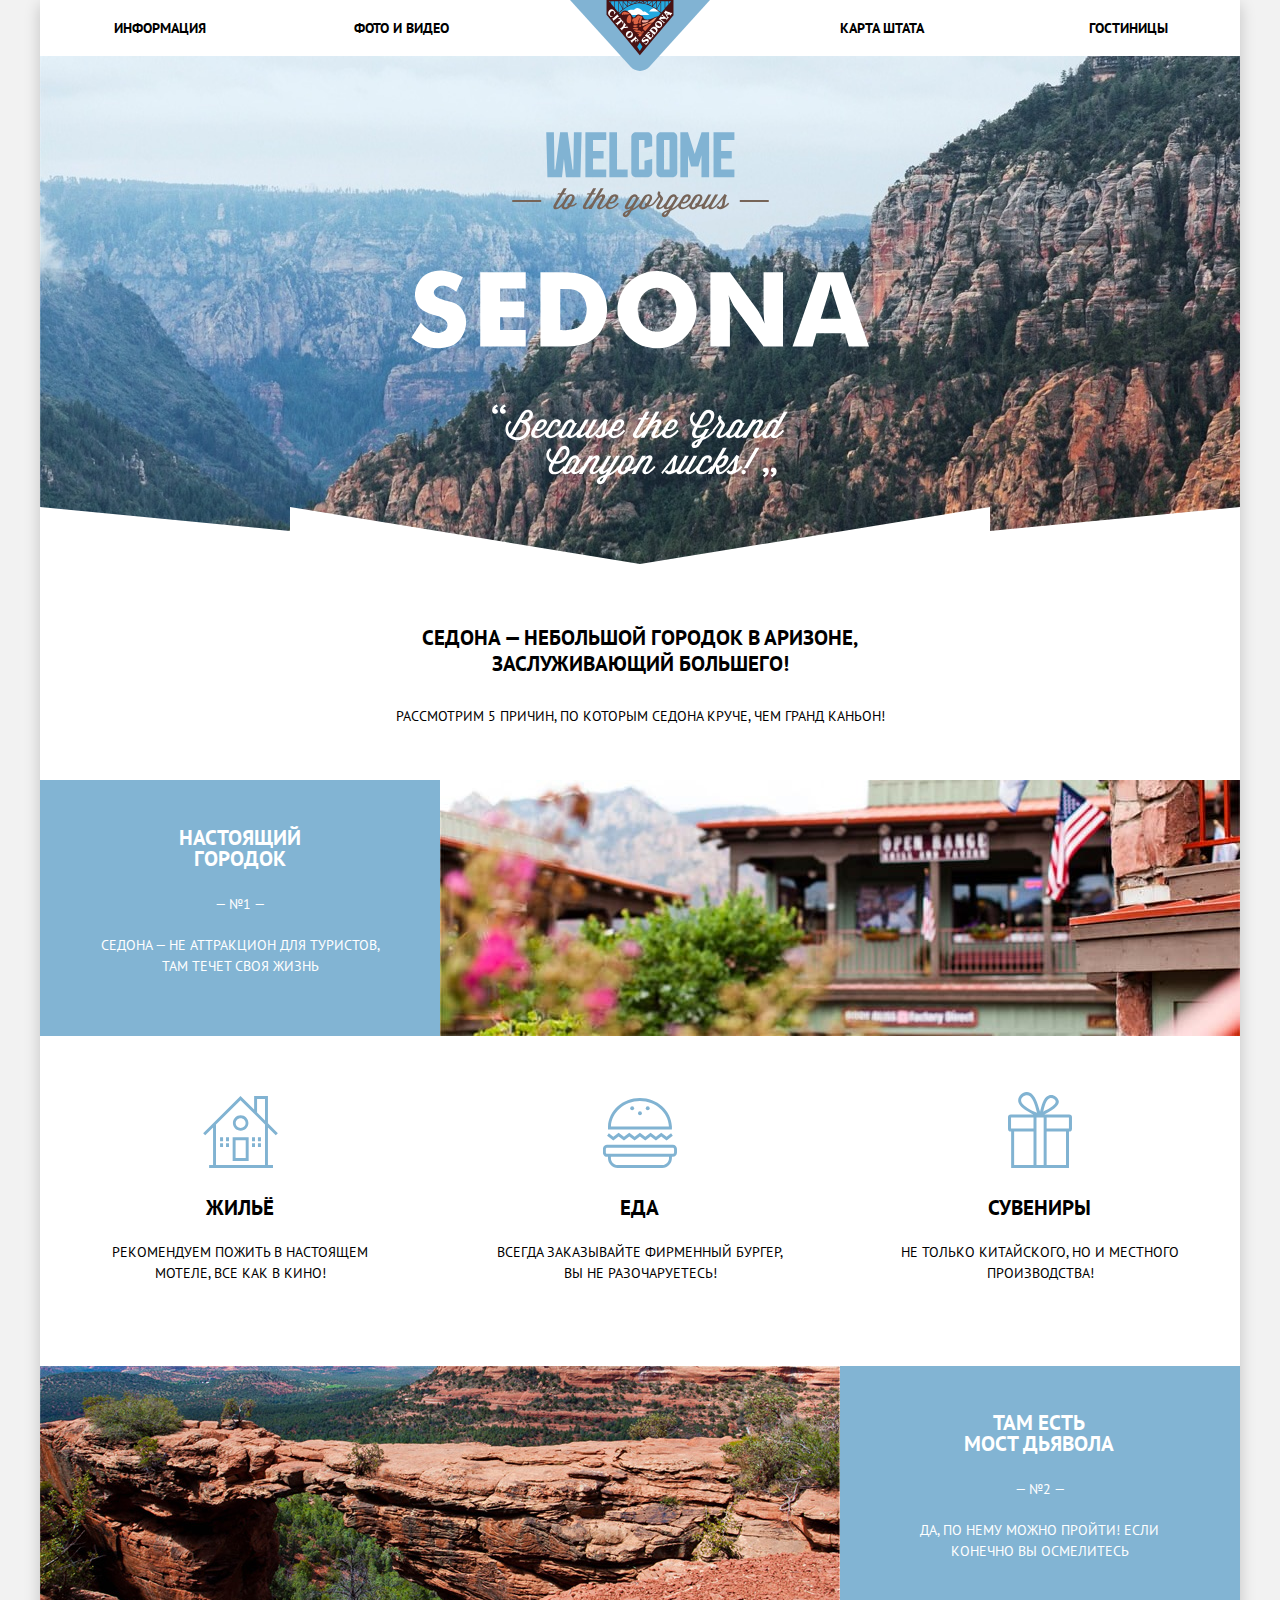
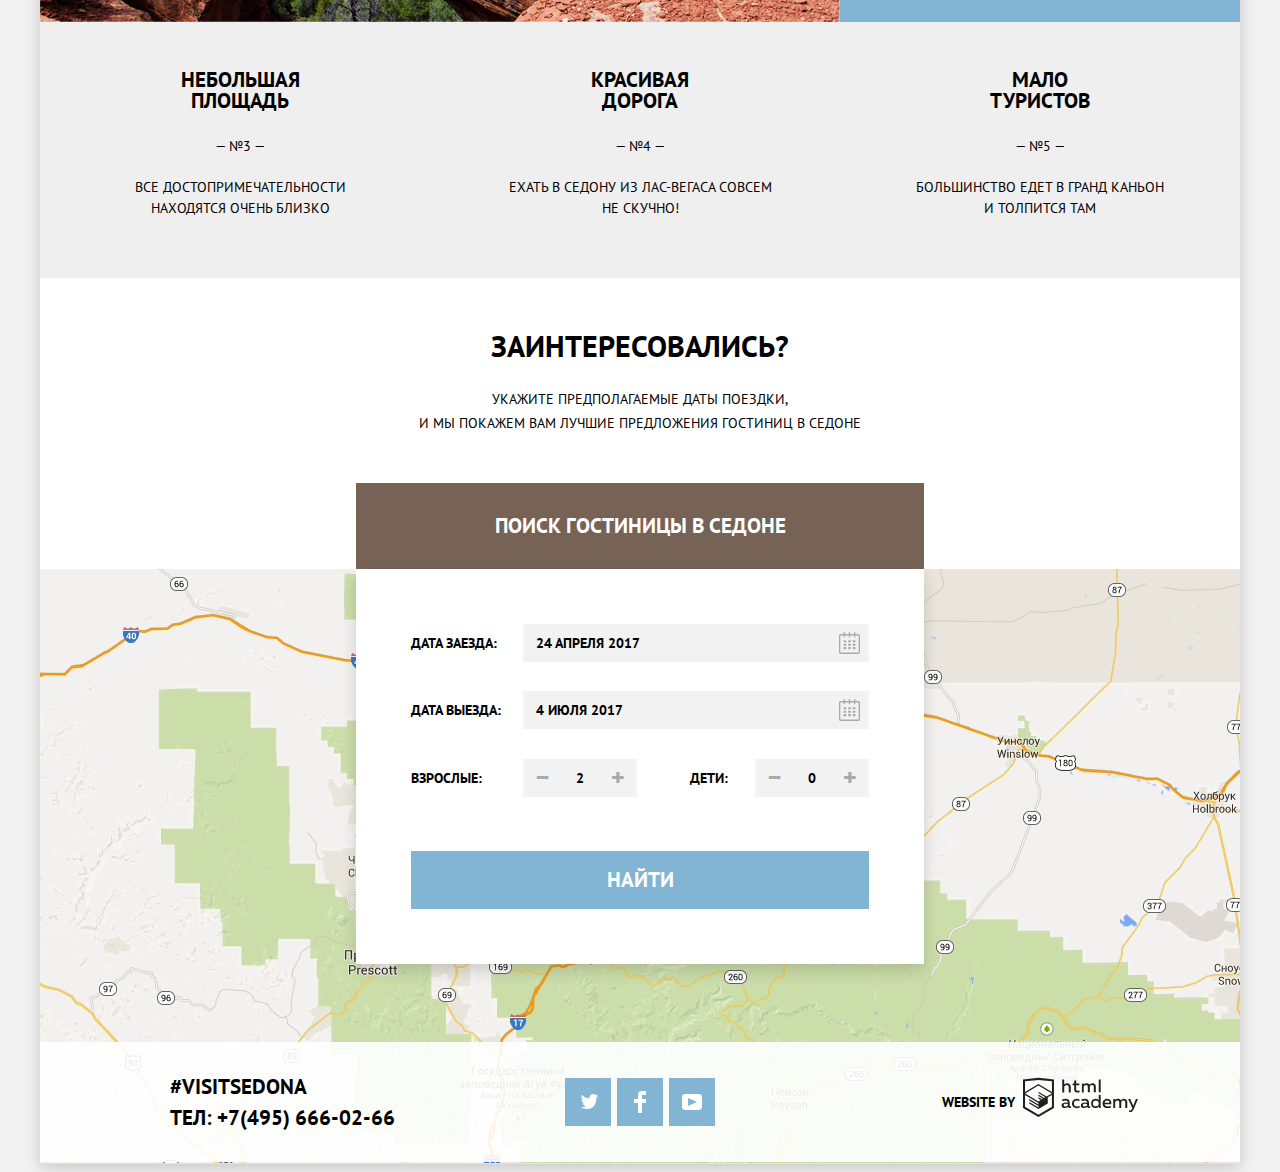
==== commit cc79578d: "Внесла правки для защиты" ====
--- a/index.html
+++ b/index.html
@@ -96,7 +96,7 @@
           <div class="more-item-cause">
             <div class="cause-title">Мало туристов</div>
             <div class="cause-text number">— №5 —</div>
-            <div class="cause-text">Большинство едет в Гранд Каньен и толпится там</div>
+            <div class="cause-text">Большинство едет в Гранд Каньон <br>и толпится там</div>
           </div>
         </section>
         <section class="interest-block">
